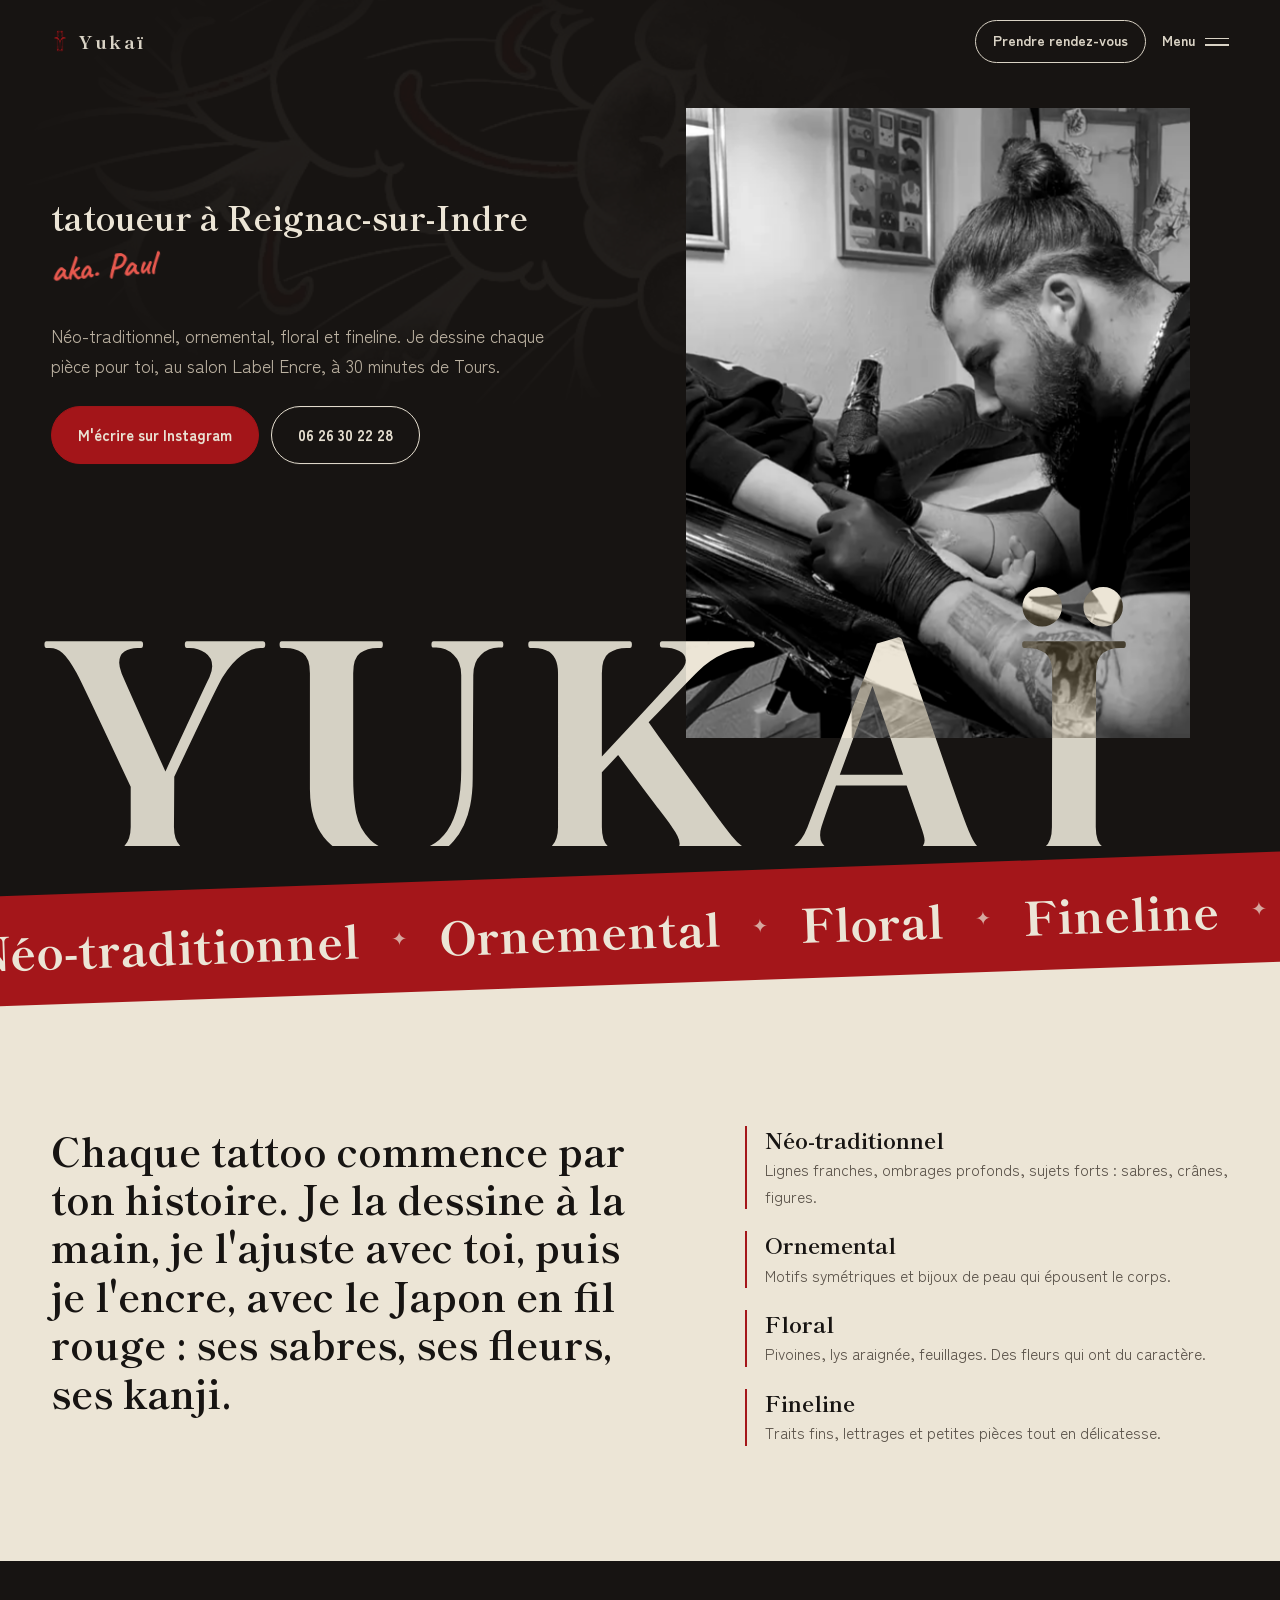
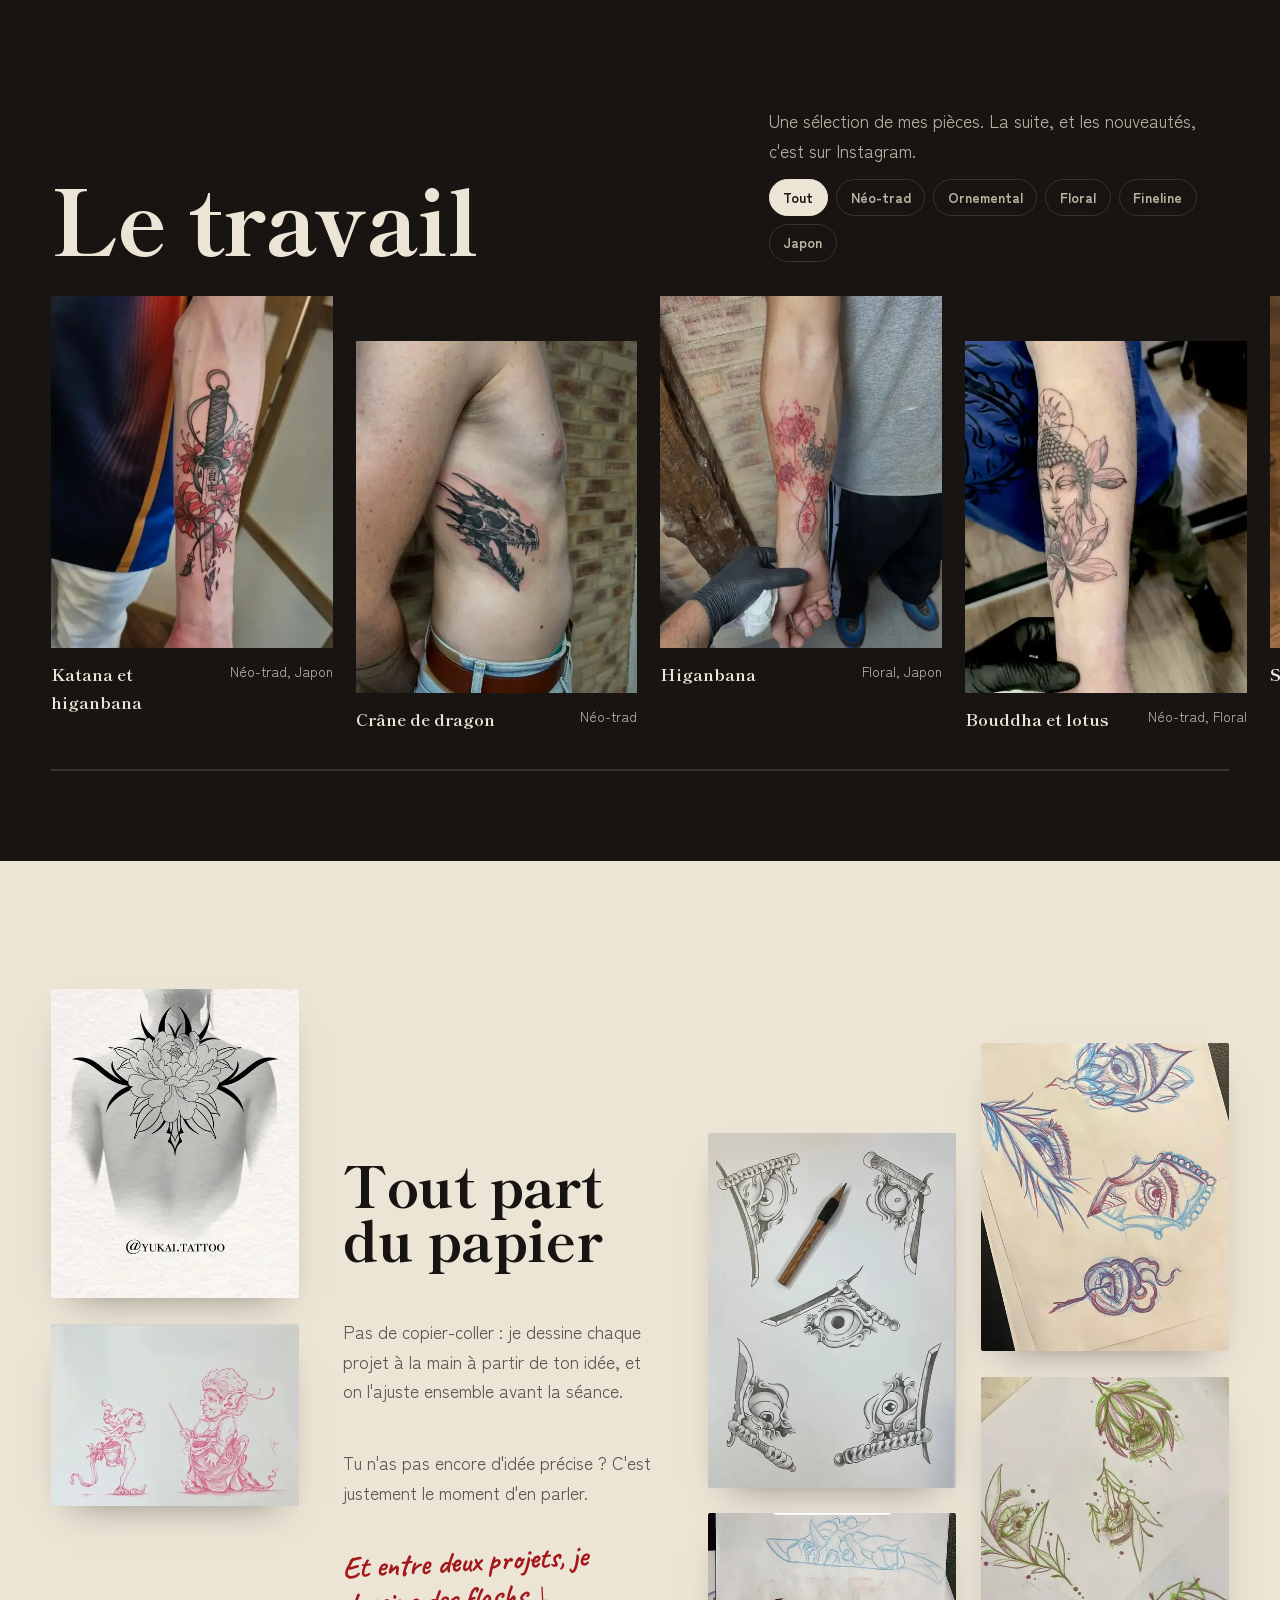
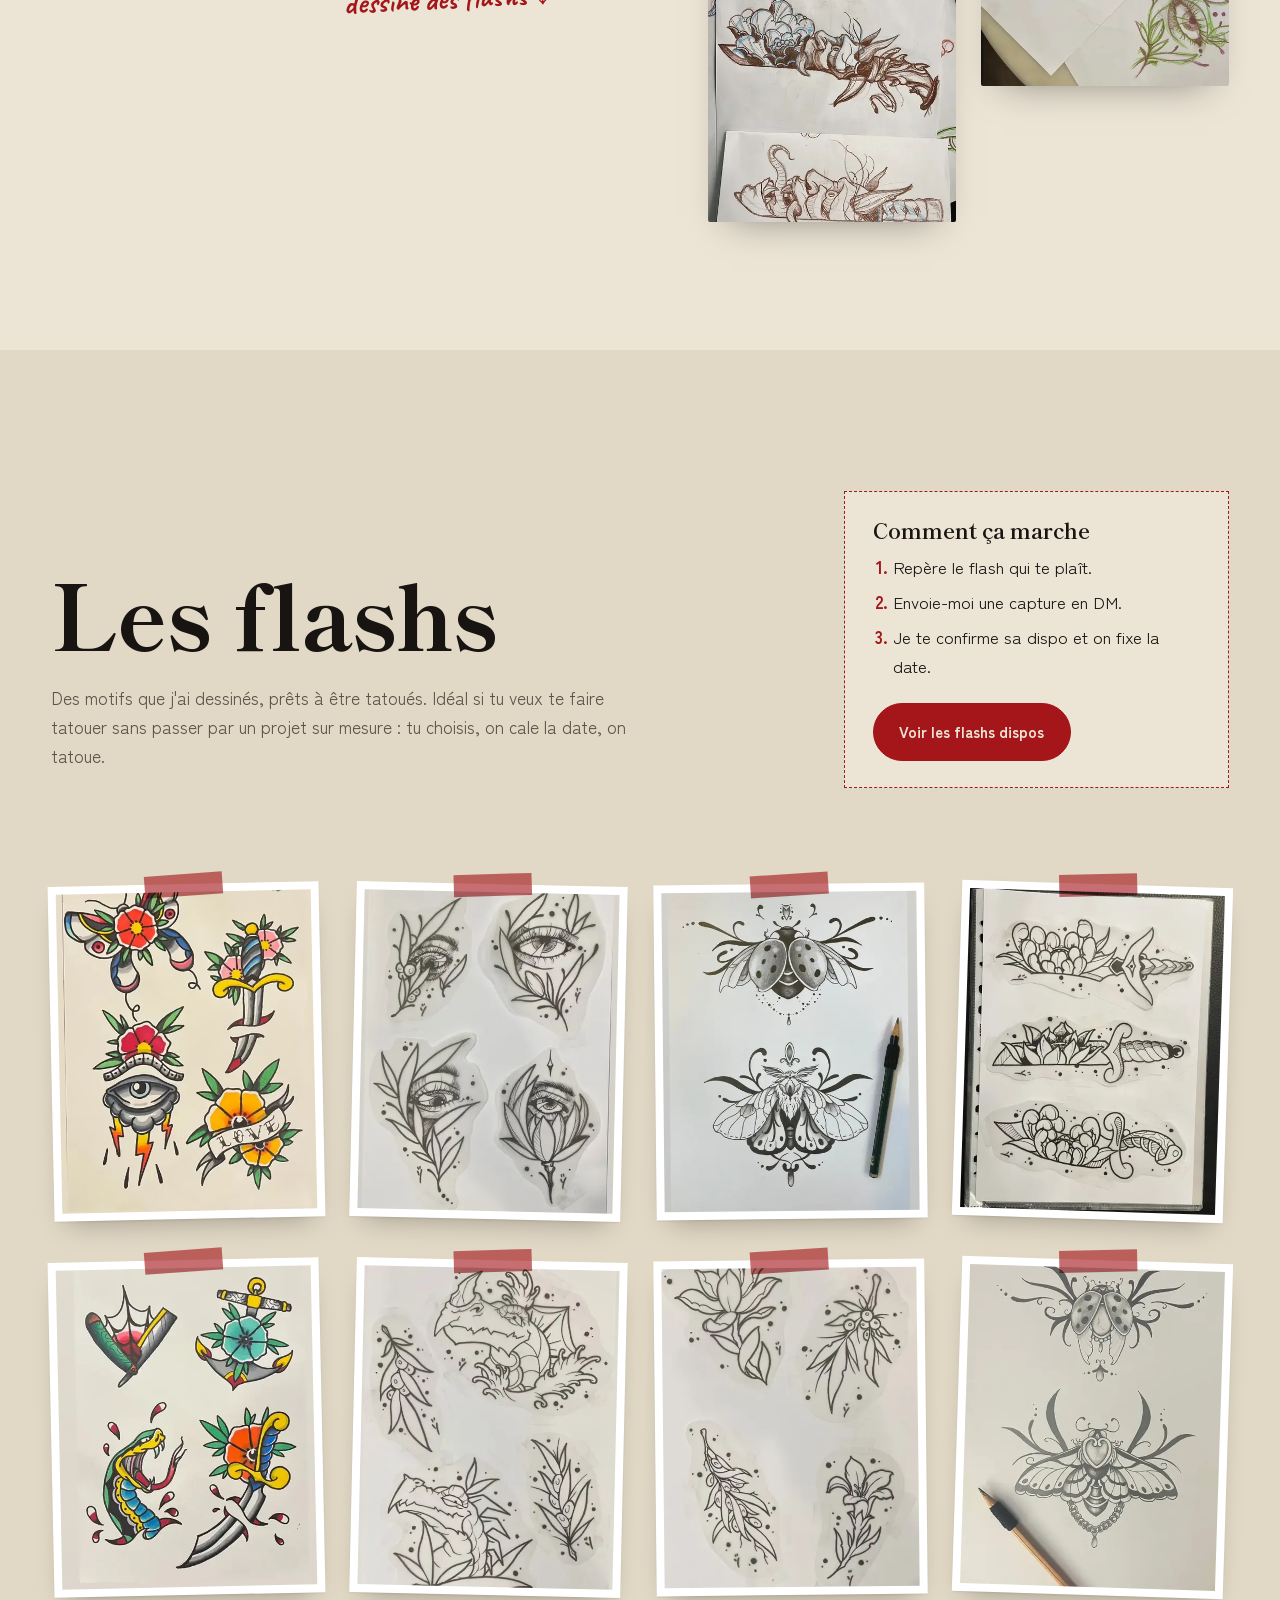
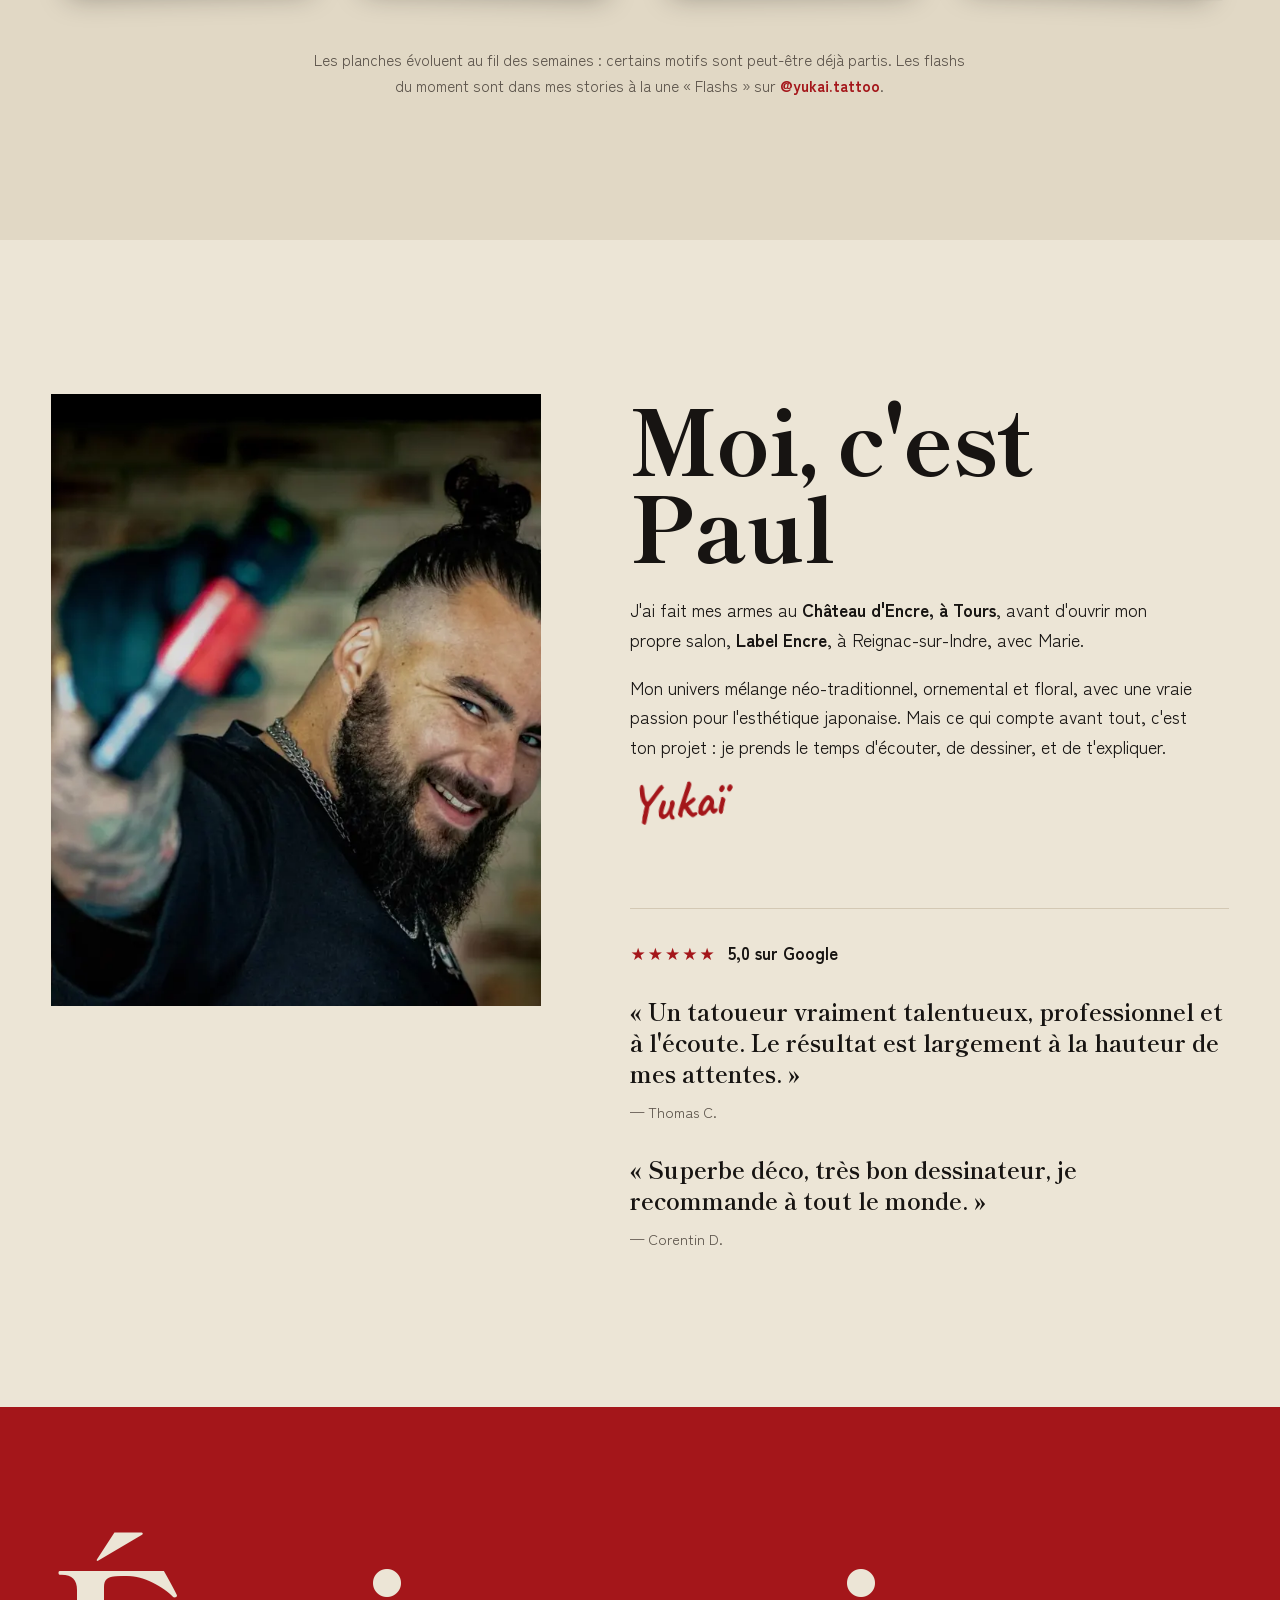
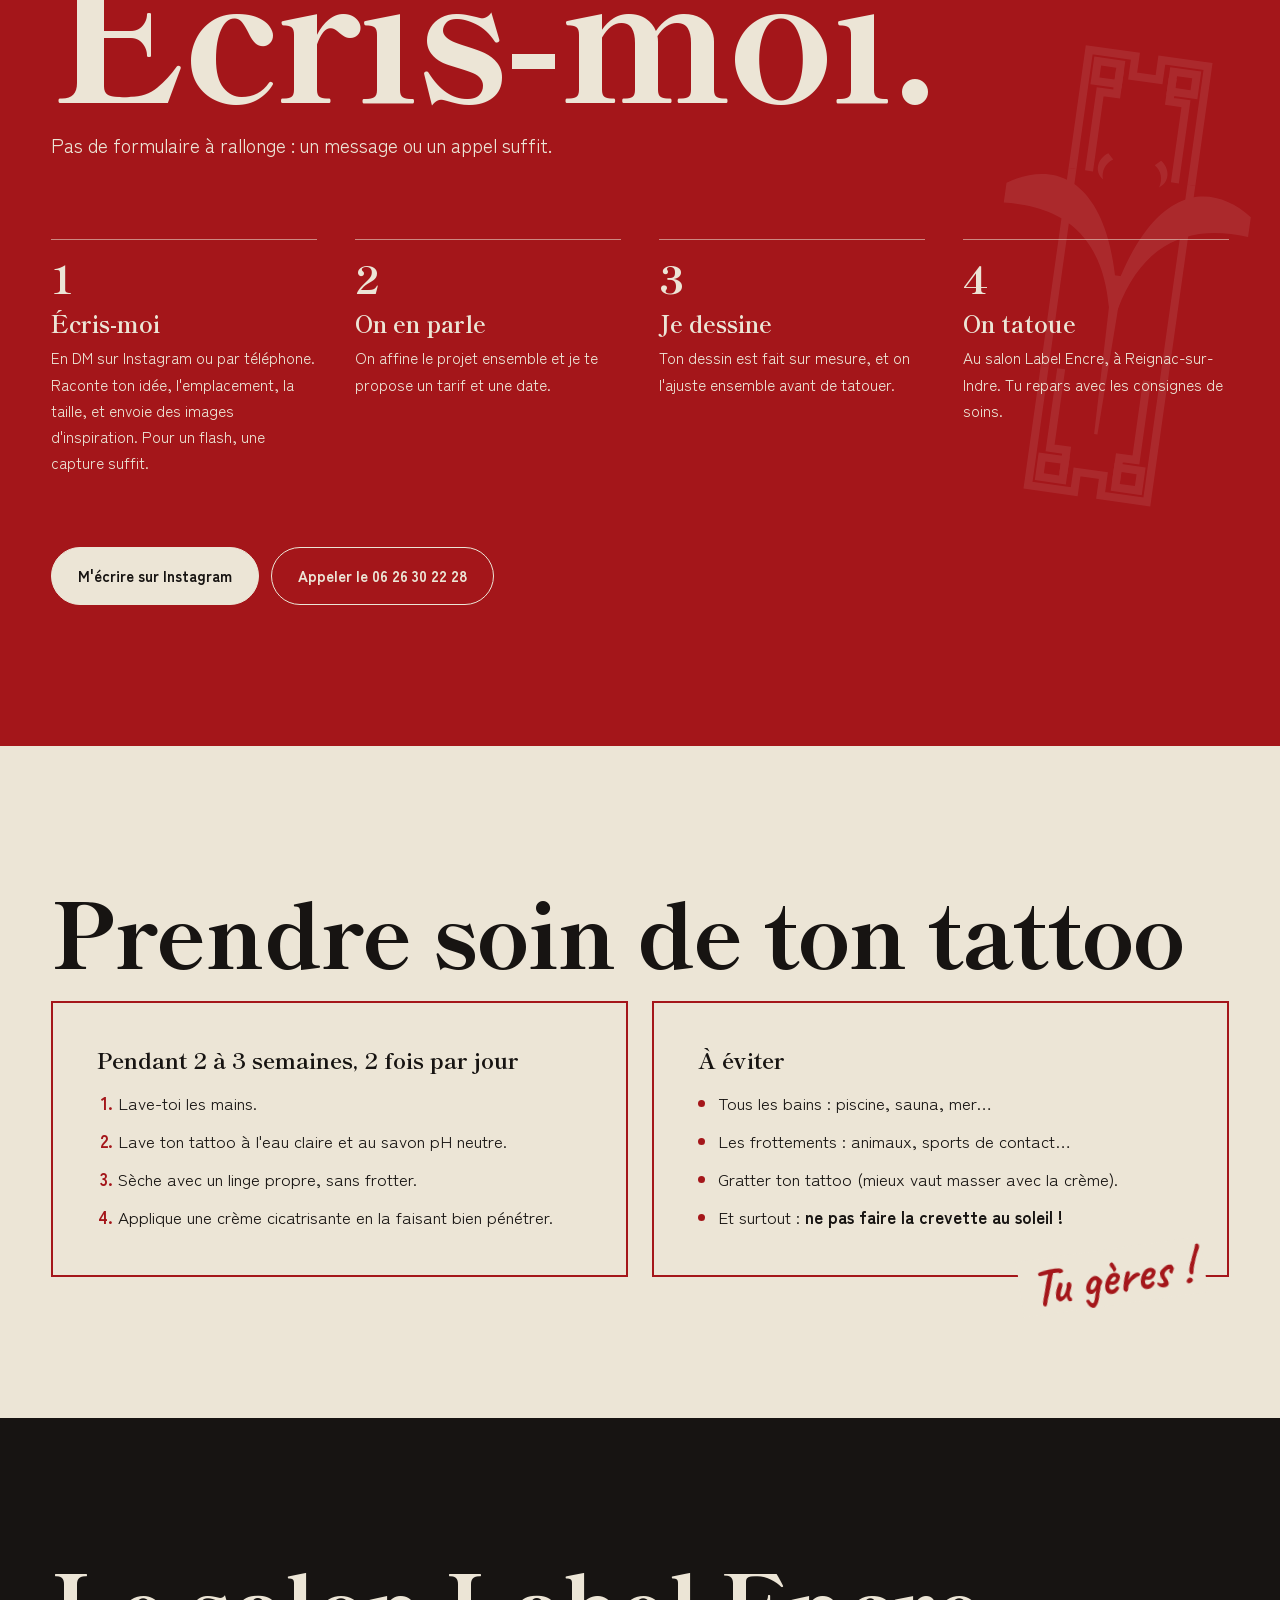
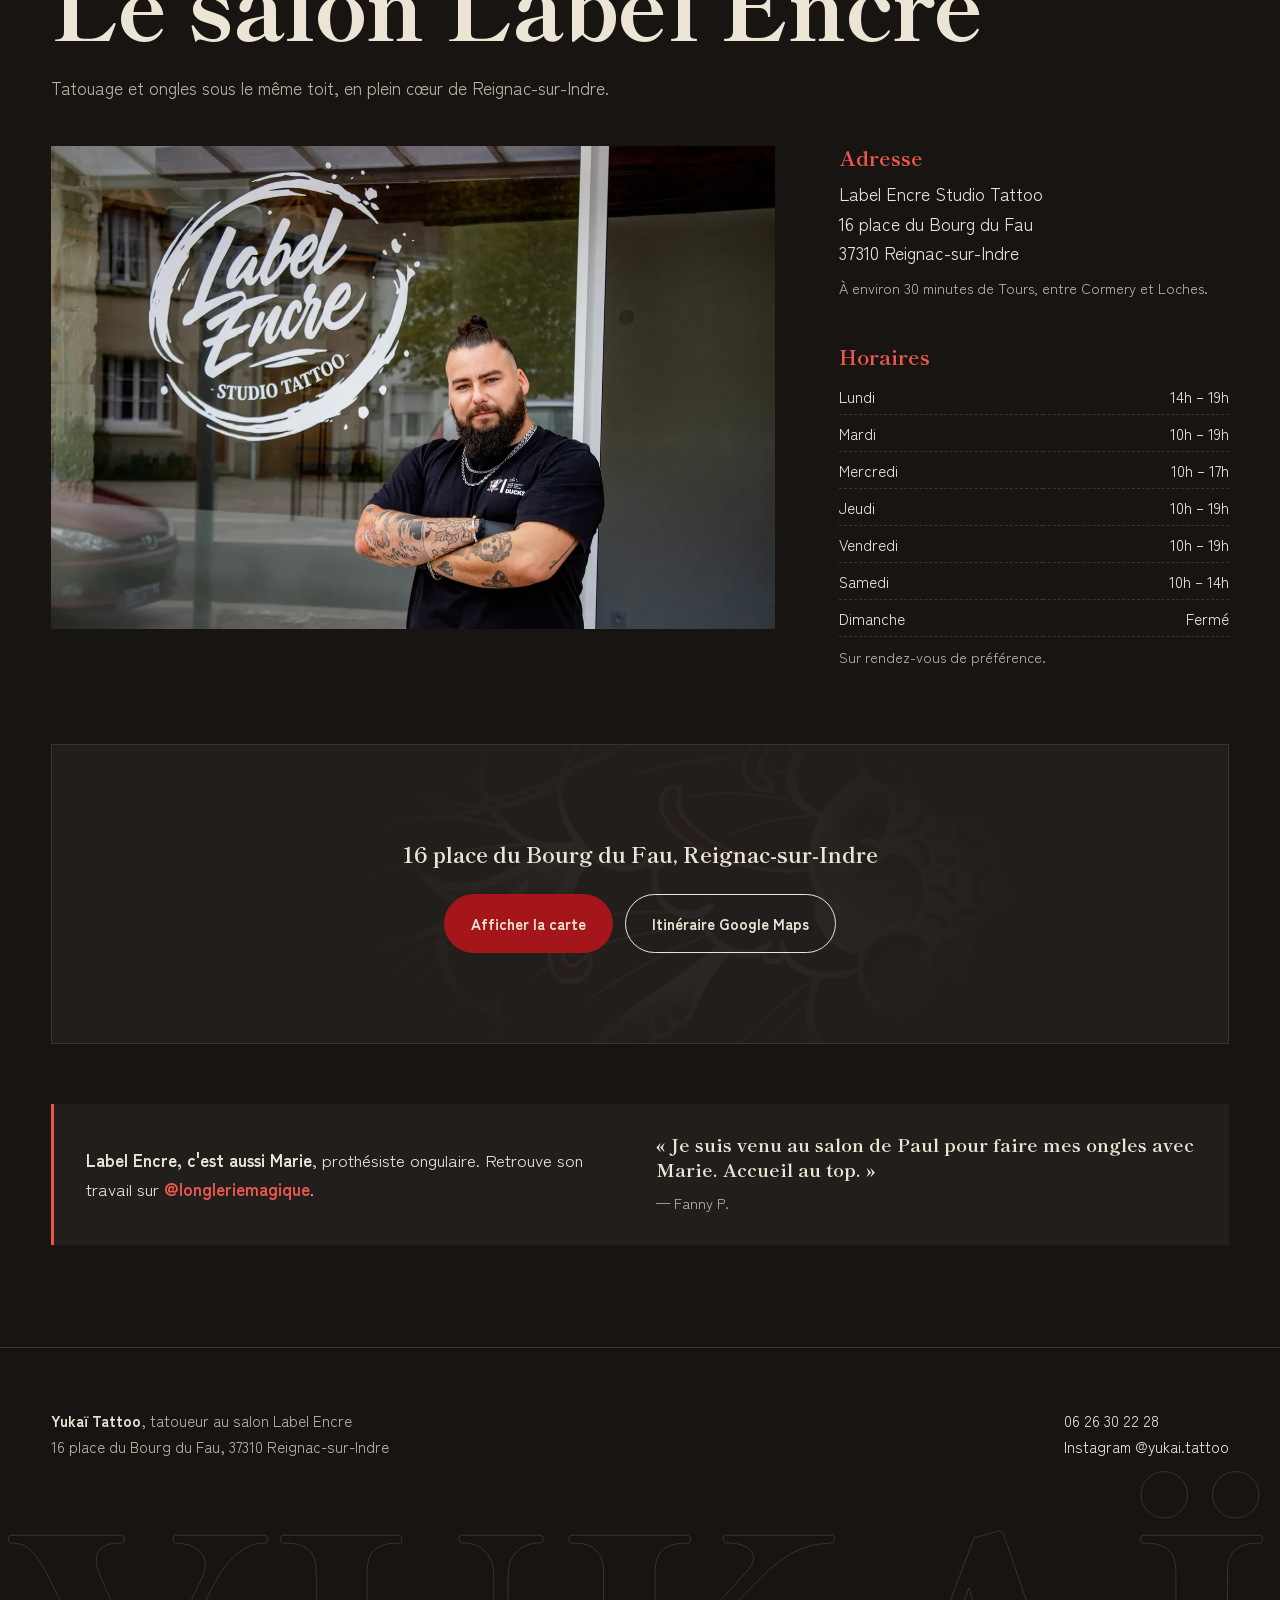
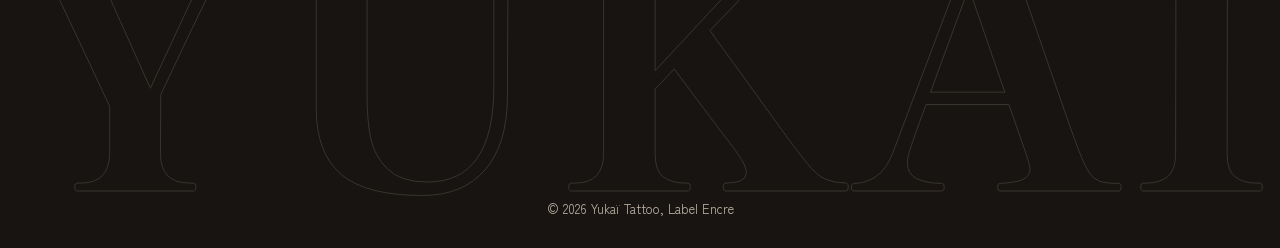
==== v3/index.html @ 243b9cd8 "V3 « sumi & washi » : entre-deux V1/V2, polices et scripts auto-hébergés, images responsives, carte " ====
<!doctype html>
<html lang="fr" class="no-js">
<head>
  <meta charset="utf-8">
  <meta name="viewport" content="width=device-width, initial-scale=1">
  <title>Yukaï Tattoo · Tatoueur à Reignac-sur-Indre, près de Tours · Label Encre</title>
  <meta name="description" content="Yukaï (Paul), tatoueur néo-traditionnel, ornemental, floral et fineline au salon Label Encre à Reignac-sur-Indre, à 30 minutes de Tours. Projets sur mesure et flashs, rendez-vous par DM Instagram ou au 06 26 30 22 28.">
  <!-- Version de prévisualisation sur GitHub Pages : à retirer à la mise en ligne sur le vrai domaine -->
  <meta name="robots" content="noindex, nofollow">
  <!-- TODO : décommenter une fois le nom de domaine choisi -->
  <!-- <link rel="canonical" href="https://www.yukai-tattoo.fr/"> -->
  <meta name="theme-color" content="#171412">
  <link rel="icon" href="../img/logo-yukai.svg" type="image/svg+xml">

  <meta property="og:type" content="website">
  <meta property="og:locale" content="fr_FR">
  <meta property="og:title" content="Yukaï Tattoo · Tatoueur à Reignac-sur-Indre">
  <meta property="og:description" content="Néo-traditionnel, ornemental, floral, fineline. Salon Label Encre, Reignac-sur-Indre, près de Tours.">
  <meta property="og:image" content="../img/paul-yukai-tatoueur-reignac.webp">

  <!-- Ressources critiques : police du titre + photo du hero -->
  <link rel="preload" href="fonts/shippori-800.woff2" as="font" type="font/woff2" crossorigin>
  <link rel="preload" href="fonts/zenkaku-400.woff2" as="font" type="font/woff2" crossorigin>
  <link rel="preload" as="image" href="../img/paul-yukai-tatoueur-reignac.webp" imagesrcset="../img/paul-yukai-tatoueur-reignac-480.webp 480w, ../img/paul-yukai-tatoueur-reignac.webp 1100w" imagesizes="(max-width: 760px) 100vw, 45vh" fetchpriority="high">
  <link rel="stylesheet" href="style.css">
  <script>document.documentElement.classList.replace('no-js', 'js');</script>

  <script type="application/ld+json">
  {
    "@context": "https://schema.org",
    "@graph": [
      {
        "@type": "TattooParlor",
        "@id": "#label-encre",
        "name": "Label Encre Studio Tattoo",
        "image": "../img/label-encre-salon-tatouage-reignac-sur-indre.webp",
        "telephone": "+33626302228",
        "address": {
          "@type": "PostalAddress",
          "streetAddress": "16 Place du Bourg du Fau",
          "postalCode": "37310",
          "addressLocality": "Reignac-sur-Indre",
          "addressRegion": "Centre-Val de Loire",
          "addressCountry": "FR"
        },
        "geo": { "@type": "GeoCoordinates", "latitude": 47.2270364, "longitude": 0.9151923 },
        "areaServed": ["Reignac-sur-Indre", "Loches", "Cormery", "Tours", "Indre-et-Loire"],
        "openingHoursSpecification": [
          { "@type": "OpeningHoursSpecification", "dayOfWeek": "Monday", "opens": "14:00", "closes": "19:00" },
          { "@type": "OpeningHoursSpecification", "dayOfWeek": ["Tuesday", "Thursday", "Friday"], "opens": "10:00", "closes": "19:00" },
          { "@type": "OpeningHoursSpecification", "dayOfWeek": "Wednesday", "opens": "10:00", "closes": "17:00" },
          { "@type": "OpeningHoursSpecification", "dayOfWeek": "Saturday", "opens": "10:00", "closes": "14:00" }
        ],
        "sameAs": ["https://www.instagram.com/label_encre/"],
        "employee": { "@id": "#yukai" }
      },
      {
        "@type": "Person",
        "@id": "#yukai",
        "name": "Paul",
        "alternateName": ["Yukaï", "Yukai Tattoo", "yukai.tattoo"],
        "jobTitle": "Artiste tatoueur",
        "image": "../img/paul-yukai-tattoo.webp",
        "worksFor": { "@id": "#label-encre" },
        "knowsAbout": ["Tatouage néo-traditionnel", "Tatouage ornemental", "Tatouage floral", "Tatouage fineline", "Flash tattoo"],
        "sameAs": ["https://www.instagram.com/yukai.tattoo/"]
      }
    ]
  }
  </script>
</head>
<body>

<a class="skip" href="#travail">Aller au contenu</a>

<!-- Intro : le logo se trace, puis le rideau se lève -->
<div class="loader" aria-hidden="true">
  <svg class="loader-logo" viewBox="0 0 120 160">
    <g class="lg-stroke" fill="none" stroke="#C8201F" stroke-width="2.4">
      <path d="M42 50 V14 H56 V20 H64 V14 H78 V50"/>
      <path d="M47 50 V26 H52 V19"/>
      <path d="M73 50 V26 H68 V19"/>
      <path d="M45 17 h7 v6 h-7 Z"/>
      <path d="M68 17 h7 v6 h-7 Z"/>
      <path d="M42 50 V110"/>
      <path d="M78 50 V110"/>
      <path d="M42 110 V146 H56 V140 H64 V146 H78 V110"/>
      <path d="M47 110 V134 H52 V141"/>
      <path d="M73 110 V134 H68 V141"/>
      <path d="M45 137 h7 v6 h-7 Z"/>
      <path d="M68 137 h7 v6 h-7 Z"/>
    </g>
    <g class="lg-fill" fill="#C8201F">
      <path d="M23 57 C38 47 55 53 61.3 90 L58.7 90 C54 69 41 61.5 23 63 Z"/>
      <path d="M97 57 C82 47 65 53 58.7 90 L61.3 90 C66 69 79 61.5 97 63 Z"/>
      <path d="M58.4 80 H61.6 L60.5 128 H59.5 Z"/>
      <path d="M52 44 c-3 2 -3.5 6 -0.5 8 c-0.8 -2.4 0 -5 2.2 -6.4 Z"/>
      <path d="M68 44 c3 2 3.5 6 0.5 8 c0.8 -2.4 0 -5 -2.2 -6.4 Z"/>
    </g>
  </svg>
  <p class="loader-word">Yukaï</p>
  <div class="loader-panel"></div>
</div>

<header class="site-header">
  <a class="brand" href="#top" aria-label="Yukaï Tattoo, retour en haut">
    <img src="../img/logo-yukai.svg" alt="" width="18" height="24">
    <span>Yukaï</span>
  </a>
  <a class="header-cta" href="https://ig.me/m/yukai.tattoo" target="_blank" rel="noopener">Prendre rendez-vous</a>
  <button class="menu-btn" aria-expanded="false" aria-controls="menu"><span>Menu</span><i></i><i></i></button>
</header>

<nav id="menu" class="menu" aria-label="Navigation principale" hidden>
  <div class="menu-peony peony" aria-hidden="true"></div>
  <ul>
    <li><a href="#travail">Le travail</a></li>
    <li><a href="#dessins">Dessins</a></li>
    <li><a href="#flashs">Flashs</a></li>
    <li><a href="#paul">Paul</a></li>
    <li><a href="#rdv">Rendez-vous</a></li>
    <li><a href="#soins">Soins</a></li>
    <li><a href="#salon">Le salon</a></li>
  </ul>
  <p class="menu-foot">
    <a href="tel:+33626302228">06 26 30 22 28</a>
    <a href="https://www.instagram.com/yukai.tattoo/" target="_blank" rel="noopener">@yukai.tattoo</a>
  </p>
</nav>

<main id="top">

  <!-- HERO -->
  <section class="hero">
    <div class="hero-peony peony" aria-hidden="true"></div>
    <figure class="hero-photo">
      <img src="../img/paul-yukai-tatoueur-reignac.webp"
           srcset="../img/paul-yukai-tatoueur-reignac-480.webp 480w, ../img/paul-yukai-tatoueur-reignac.webp 1100w"
           sizes="(max-width: 760px) 100vw, 45vh"
           width="1100" height="1375" alt="Paul, alias Yukaï, en train de tatouer au salon Label Encre" fetchpriority="high">
    </figure>
    <h1 class="hero-title">
      <span class="sr-only">Yukaï, </span>
      <span class="giant" aria-hidden="true">Yukaï</span>
      <span class="hero-sub">tatoueur à Reignac-sur-Indre</span>
    </h1>
    <p class="hero-aka">aka. Paul</p>
    <div class="hero-bottom">
      <p class="hero-lead">Néo-traditionnel, ornemental, floral et fineline. Je dessine chaque pièce pour toi, au salon Label Encre, à 30&nbsp;minutes de Tours.</p>
      <div class="actions">
        <a class="btn" href="https://ig.me/m/yukai.tattoo" target="_blank" rel="noopener">M'écrire sur Instagram</a>
        <a class="btn btn-line" href="tel:+33626302228">06 26 30 22 28</a>
      </div>
    </div>
  </section>

  <!-- BANDEAU -->
  <div class="marquee" aria-hidden="true">
    <div class="marquee-track">
      <span>Néo-traditionnel</span><b>✦</b><span>Ornemental</span><b>✦</b><span>Floral</span><b>✦</b><span>Fineline</span><b>✦</b><span>Flashs</span><b>✦</b>
      <span>Néo-traditionnel</span><b>✦</b><span>Ornemental</span><b>✦</b><span>Floral</span><b>✦</b><span>Fineline</span><b>✦</b><span>Flashs</span><b>✦</b>
    </div>
  </div>

  <!-- INTRO + STYLES -->
  <section class="intro-sec paper" aria-labelledby="styles-title">
    <div class="wrap intro-grid">
      <p class="statement">Chaque tattoo commence par ton histoire. Je la dessine à la main, je l'ajuste avec toi, puis je l'encre, avec le Japon en fil rouge&nbsp;: ses sabres, ses fleurs, ses kanji.</p>
      <div>
        <h2 id="styles-title" class="sr-only">Styles de tatouage</h2>
        <dl class="styles">
          <div><dt>Néo-traditionnel</dt><dd>Lignes franches, ombrages profonds, sujets forts&nbsp;: sabres, crânes, figures.</dd></div>
          <div><dt>Ornemental</dt><dd>Motifs symétriques et bijoux de peau qui épousent le corps.</dd></div>
          <div><dt>Floral</dt><dd>Pivoines, lys araignée, feuillages. Des fleurs qui ont du caractère.</dd></div>
          <div><dt>Fineline</dt><dd>Traits fins, lettrages et petites pièces tout en délicatesse.</dd></div>
        </dl>
      </div>
    </div>
  </section>

  <!-- TRAVAIL -->
  <section id="travail" class="work ink">
    <div class="work-pin">
      <div class="work-head wrap">
        <h2 class="h2" data-split>Le travail</h2>
        <div class="work-side">
          <p class="lead">Une sélection de mes pièces. La suite, et les nouveautés, c'est sur Instagram.</p>
          <div class="filters" role="group" aria-label="Filtrer par style">
            <button class="filter is-active" data-filter="all" aria-pressed="true">Tout</button>
            <button class="filter" data-filter="neotrad" aria-pressed="false">Néo-trad</button>
            <button class="filter" data-filter="ornemental" aria-pressed="false">Ornemental</button>
            <button class="filter" data-filter="floral" aria-pressed="false">Floral</button>
            <button class="filter" data-filter="fineline" aria-pressed="false">Fineline</button>
            <button class="filter" data-filter="japon" aria-pressed="false">Japon</button>
          </div>
        </div>
      </div>

      <ul class="work-track">
        <li data-tags="neotrad japon floral"><button class="card" aria-label="Agrandir : katana et higanbana"><img src="../img/tatouage-katana-higanbana.webp" srcset="../img/tatouage-katana-higanbana-480.webp 480w, ../img/tatouage-katana-higanbana.webp 900w" sizes="(max-width: 760px) 72vw, 22vw" width="900" height="1124" loading="lazy" alt="Tatouage néo-traditionnel d'un katana entouré de lys araignée rouges sur l'avant-bras"></button><p><b>Katana et higanbana</b><span>Néo-trad, Japon</span></p></li>
        <li data-tags="neotrad"><button class="card" aria-label="Agrandir : crâne de dragon"><img src="../img/tatouage-crane-dragon.webp" srcset="../img/tatouage-crane-dragon-480.webp 480w, ../img/tatouage-crane-dragon.webp 900w" sizes="(max-width: 760px) 72vw, 22vw" width="900" height="1125" loading="lazy" alt="Tatouage d'un crâne de dragon en noir sur les côtes"></button><p><b>Crâne de dragon</b><span>Néo-trad</span></p></li>
        <li data-tags="japon floral"><button class="card" aria-label="Agrandir : higanbana"><img src="../img/tatouage-higanbana-rouge.webp" srcset="../img/tatouage-higanbana-rouge-480.webp 480w, ../img/tatouage-higanbana-rouge.webp 900w" sizes="(max-width: 760px) 72vw, 22vw" width="900" height="1125" loading="lazy" alt="Tatouage de lys araignée rouges (higanbana) sur l'avant-bras"></button><p><b>Higanbana</b><span>Floral, Japon</span></p></li>
        <li data-tags="neotrad floral"><button class="card" aria-label="Agrandir : Bouddha et lotus"><img src="../img/tatouage-bouddha-lotus.webp" srcset="../img/tatouage-bouddha-lotus-480.webp 480w, ../img/tatouage-bouddha-lotus.webp 720w" sizes="(max-width: 760px) 72vw, 22vw" width="720" height="900" loading="lazy" alt="Tatouage d'un Bouddha et d'une fleur de lotus sur l'avant-bras"></button><p><b>Bouddha et lotus</b><span>Néo-trad, Floral</span></p></li>
        <li data-tags="neotrad"><button class="card" aria-label="Agrandir : sagittaire"><img src="../img/tatouage-sagittaire.webp" srcset="../img/tatouage-sagittaire-480.webp 480w, ../img/tatouage-sagittaire.webp 720w" sizes="(max-width: 760px) 72vw, 22vw" width="720" height="900" loading="lazy" alt="Tatouage d'un sagittaire, archer mi-homme mi-cheval, sur l'avant-bras"></button><p><b>Sagittaire</b><span>Néo-trad</span></p></li>
        <li data-tags="floral fineline"><button class="card" aria-label="Agrandir : loup et feuillages"><img src="../img/tatouage-loup-floral.webp" srcset="../img/tatouage-loup-floral-480.webp 480w, ../img/tatouage-loup-floral.webp 900w" sizes="(max-width: 760px) 72vw, 22vw" width="900" height="1125" loading="lazy" alt="Tatouage d'un loup entouré de feuillages et d'un soleil sur le mollet"></button><p><b>Loup et feuillages</b><span>Floral, Fineline</span></p></li>
        <li data-tags="ornemental fineline"><button class="card" aria-label="Agrandir : croissant ornemental"><img src="../img/tatouage-ornemental-lune.webp" srcset="../img/tatouage-ornemental-lune-480.webp 480w, ../img/tatouage-ornemental-lune.webp 720w" sizes="(max-width: 760px) 72vw, 22vw" width="720" height="900" loading="lazy" alt="Tatouage ornemental avec croissant de lune sur le poignet"></button><p><b>Croissant ornemental</b><span>Ornemental</span></p></li>
        <li data-tags="neotrad"><button class="card" aria-label="Agrandir : Dragon Ball"><img src="../img/tatouage-dragon-ball.webp" srcset="../img/tatouage-dragon-ball-480.webp 480w, ../img/tatouage-dragon-ball.webp 679w" sizes="(max-width: 760px) 72vw, 22vw" width="679" height="849" loading="lazy" alt="Tatouage réaliste d'une Dragon Ball posée sur des nuages"></button><p><b>Dragon Ball</b><span>Black and grey</span></p></li>
        <li data-tags="floral"><button class="card" aria-label="Agrandir : papillon bleu"><img src="../img/tatouage-papillon-floral.webp" srcset="../img/tatouage-papillon-floral-480.webp 480w, ../img/tatouage-papillon-floral.webp 720w" sizes="(max-width: 760px) 72vw, 22vw" width="720" height="900" loading="lazy" alt="Tatouage d'un papillon bleu et de fleurs sur l'omoplate"></button><p><b>Papillon bleu</b><span>Floral</span></p></li>
        <li data-tags="neotrad ornemental"><button class="card" aria-label="Agrandir : l'œil"><img src="../img/tatouage-main-oeil.webp" srcset="../img/tatouage-main-oeil-480.webp 480w, ../img/tatouage-main-oeil.webp 900w" sizes="(max-width: 760px) 72vw, 22vw" width="900" height="1125" loading="lazy" alt="Tatouage d'une figure tenant un œil, avec rayons, sur l'avant-bras"></button><p><b>L'œil</b><span>Néo-trad, Ornemental</span></p></li>
        <li data-tags="ornemental"><button class="card" aria-label="Agrandir : clé ornementale"><img src="../img/tatouage-cle-ornementale.webp" srcset="../img/tatouage-cle-ornementale-480.webp 480w, ../img/tatouage-cle-ornementale.webp 900w" sizes="(max-width: 760px) 72vw, 22vw" width="900" height="1125" loading="lazy" alt="Tatouage d'une clé ornementale sur le mollet"></button><p><b>Clé ornementale</b><span>Ornemental</span></p></li>
        <li data-tags="floral fineline"><button class="card" aria-label="Agrandir : lys"><img src="../img/tatouage-lys-fineline.webp" srcset="../img/tatouage-lys-fineline-480.webp 480w, ../img/tatouage-lys-fineline.webp 720w" sizes="(max-width: 760px) 72vw, 22vw" width="720" height="900" loading="lazy" alt="Tatouage fineline d'un lys sur le bras"></button><p><b>Lys</b><span>Fineline</span></p></li>
        <li data-tags="neotrad japon"><button class="card" aria-label="Agrandir : sabre et ruban"><img src="../img/tatouage-sabre-ruban.webp" srcset="../img/tatouage-sabre-ruban-480.webp 480w, ../img/tatouage-sabre-ruban.webp 720w" sizes="(max-width: 760px) 72vw, 22vw" width="720" height="900" loading="lazy" alt="Tatouage d'un sabre japonais noué d'un ruban avec fleurs de cerisier"></button><p><b>Sabre et ruban</b><span>Néo-trad, Japon</span></p></li>
        <li data-tags="floral fineline"><button class="card" aria-label="Agrandir : clochettes"><img src="../img/tatouage-fleurs-fineline.webp" srcset="../img/tatouage-fleurs-fineline-480.webp 480w, ../img/tatouage-fleurs-fineline.webp 900w" sizes="(max-width: 760px) 72vw, 22vw" width="900" height="1125" loading="lazy" alt="Tatouage fineline de fleurs sur le poignet"></button><p><b>Clochettes</b><span>Fineline</span></p></li>
        <li data-tags="ornemental fineline"><button class="card" aria-label="Agrandir : balance"><img src="../img/tatouage-balance.webp" srcset="../img/tatouage-balance-480.webp 480w, ../img/tatouage-balance.webp 720w" sizes="(max-width: 760px) 72vw, 22vw" width="720" height="900" loading="lazy" alt="Tatouage d'une balance de la justice sur l'avant-bras"></button><p><b>Balance</b><span>Fineline</span></p></li>
        <li data-tags="japon fineline"><button class="card" aria-label="Agrandir : kanji"><img src="../img/tatouage-kanji-nuque.webp" srcset="../img/tatouage-kanji-nuque-480.webp 480w, ../img/tatouage-kanji-nuque.webp 900w" sizes="(max-width: 760px) 72vw, 22vw" width="900" height="1125" loading="lazy" alt="Tatouage de kanji sur la nuque"></button><p><b>Kanji</b><span>Japon, Fineline</span></p></li>
        <li class="work-end"><a href="https://www.instagram.com/yukai.tattoo/" target="_blank" rel="noopener"><span>Voir tout sur Instagram</span><small>@yukai.tattoo</small></a></li>
      </ul>
      <div class="work-progress" aria-hidden="true"><span></span></div>
    </div>
  </section>

  <!-- DESSINS -->
  <section id="dessins" class="drawings paper">
    <div class="drawings-cols">
      <div class="col" data-speed="-10">
        <button class="sketch" aria-label="Agrandir : projet de dos pivoine"><img src="../img/dessin-dos-pivoine.webp" srcset="../img/dessin-dos-pivoine-480.webp 480w, ../img/dessin-dos-pivoine.webp 900w" sizes="(max-width: 1000px) 45vw, 20vw" width="900" height="1125" loading="lazy" alt="Projet de tatouage de dos : pivoine ornementale, dessin de Yukaï"></button>
        <button class="sketch" aria-label="Agrandir : créatures"><img src="../img/dessin-creatures.webp" srcset="../img/dessin-creatures-480.webp 480w, ../img/dessin-creatures.webp 900w" sizes="(max-width: 1000px) 45vw, 20vw" width="900" height="661" loading="lazy" alt="Croquis de petites créatures au crayon rouge"></button>
      </div>
      <div class="col col-text">
        <h2 class="h2" data-split>Tout part du papier</h2>
        <p class="lead">Pas de copier-coller&nbsp;: je dessine chaque projet à la main à partir de ton idée, et on l'ajuste ensemble avant la séance.</p>
        <p class="lead">Tu n'as pas encore d'idée précise&nbsp;? C'est justement le moment d'en parler.</p>
        <p class="hand">Et entre deux projets, je dessine des flashs&nbsp;↓</p>
      </div>
      <div class="col" data-speed="12">
        <button class="sketch" aria-label="Agrandir : yeux ornementaux"><img src="../img/dessin-yeux-ornementaux.webp" srcset="../img/dessin-yeux-ornementaux-480.webp 480w, ../img/dessin-yeux-ornementaux.webp 900w" sizes="(max-width: 1000px) 45vw, 20vw" width="900" height="1291" loading="lazy" alt="Planche de dessins d'yeux ornementaux au crayon"></button>
        <button class="sketch" aria-label="Agrandir : lames florales"><img src="../img/dessin-lames.webp" srcset="../img/dessin-lames-480.webp 480w, ../img/dessin-lames.webp 900w" sizes="(max-width: 1000px) 45vw, 20vw" width="900" height="1124" loading="lazy" alt="Croquis de lames florales aux crayons de couleur"></button>
      </div>
      <div class="col col-extra" data-speed="-5">
        <button class="sketch" aria-label="Agrandir : yeux en couleur"><img src="../img/dessin-yeux-couleur.webp" srcset="../img/dessin-yeux-couleur-480.webp 480w, ../img/dessin-yeux-couleur.webp 900w" sizes="(max-width: 1000px) 45vw, 20vw" width="900" height="1124" loading="lazy" alt="Croquis d'yeux néo-traditionnels aux crayons de couleur"></button>
        <button class="sketch" aria-label="Agrandir : yeux et feuillages"><img src="../img/dessin-yeux-feuillage.webp" srcset="../img/dessin-yeux-feuillage-480.webp 480w, ../img/dessin-yeux-feuillage.webp 900w" sizes="(max-width: 1000px) 45vw, 20vw" width="900" height="1124" loading="lazy" alt="Croquis d'yeux entourés de feuillages"></button>
      </div>
    </div>
  </section>

  <!-- FLASHS -->
  <section id="flashs" class="flashs table">
    <div class="wrap">
      <div class="flashs-head">
        <div>
          <h2 class="h2" data-split>Les flashs</h2>
          <p class="lead">Des motifs que j'ai dessinés, prêts à être tatoués. Idéal si tu veux te faire tatouer sans passer par un projet sur mesure&nbsp;: tu choisis, on cale la date, on tatoue.</p>
        </div>
        <div class="flash-how">
          <h3>Comment ça marche</h3>
          <ol>
            <li>Repère le flash qui te plaît.</li>
            <li>Envoie-moi une capture en DM.</li>
            <li>Je te confirme sa dispo et on fixe la date.</li>
          </ol>
          <a class="btn" href="https://www.instagram.com/stories/highlights/18046469054481831/" target="_blank" rel="noopener">Voir les flashs dispos</a>
        </div>
      </div>

      <ul class="flash-board">
        <li><button class="sheet" aria-label="Agrandir la planche"><img src="../img/flash-papillon-poignard-couleur.webp" srcset="../img/flash-papillon-poignard-couleur-480.webp 480w, ../img/flash-papillon-poignard-couleur.webp 640w" sizes="(max-width: 760px) 45vw, 22vw" width="640" height="800" loading="lazy" alt="Planche de flashs en couleur : papillon, poignard fleuri, œil et fleurs « Love »"></button></li>
        <li><button class="sheet" aria-label="Agrandir la planche"><img src="../img/flash-yeux-floraux.webp" srcset="../img/flash-yeux-floraux-480.webp 480w, ../img/flash-yeux-floraux.webp 640w" sizes="(max-width: 760px) 45vw, 22vw" width="640" height="800" loading="lazy" alt="Planche de flashs : yeux entourés de feuillages"></button></li>
        <li><button class="sheet" aria-label="Agrandir la planche"><img src="../img/flash-scarabee-papillon-ornemental.webp" srcset="../img/flash-scarabee-papillon-ornemental-480.webp 480w, ../img/flash-scarabee-papillon-ornemental.webp 900w" sizes="(max-width: 760px) 45vw, 22vw" width="900" height="1125" loading="lazy" alt="Flashs ornementaux : coccinelle et papillon de nuit"></button></li>
        <li><button class="sheet" aria-label="Agrandir la planche"><img src="../img/flash-poignards-pivoines.webp" srcset="../img/flash-poignards-pivoines-480.webp 480w, ../img/flash-poignards-pivoines.webp 640w" sizes="(max-width: 760px) 45vw, 22vw" width="640" height="800" loading="lazy" alt="Planche de flashs : poignards et pivoines"></button></li>
        <li><button class="sheet" aria-label="Agrandir la planche"><img src="../img/flash-traditionnel-couleur.webp" srcset="../img/flash-traditionnel-couleur-480.webp 480w, ../img/flash-traditionnel-couleur.webp 640w" sizes="(max-width: 760px) 45vw, 22vw" width="640" height="800" loading="lazy" alt="Planche de flashs traditionnels en couleur : ancre, serpent, poignard, toile d'araignée"></button></li>
        <li><button class="sheet" aria-label="Agrandir la planche"><img src="../img/flash-dragons.webp" srcset="../img/flash-dragons-480.webp 480w, ../img/flash-dragons.webp 640w" sizes="(max-width: 760px) 45vw, 22vw" width="640" height="800" loading="lazy" alt="Planche de flashs : dragons et branches"></button></li>
        <li><button class="sheet" aria-label="Agrandir la planche"><img src="../img/flash-fleurs-fineline.webp" srcset="../img/flash-fleurs-fineline-480.webp 480w, ../img/flash-fleurs-fineline.webp 640w" sizes="(max-width: 760px) 45vw, 22vw" width="640" height="800" loading="lazy" alt="Planche de flashs fineline : fleurs et feuillages"></button></li>
        <li><button class="sheet" aria-label="Agrandir la planche"><img src="../img/flash-insectes-ornementaux.webp" srcset="../img/flash-insectes-ornementaux-480.webp 480w, ../img/flash-insectes-ornementaux.webp 900w" sizes="(max-width: 760px) 45vw, 22vw" width="900" height="1125" loading="lazy" alt="Flashs ornementaux : insectes symétriques"></button></li>
      </ul>
      <p class="flash-note">Les planches évoluent au fil des semaines&nbsp;: certains motifs sont peut-être déjà partis. Les flashs du moment sont dans mes stories à la une «&nbsp;Flashs&nbsp;» sur <a class="link" href="https://www.instagram.com/yukai.tattoo/" target="_blank" rel="noopener">@yukai.tattoo</a>.</p>
    </div>
  </section>

  <!-- PAUL -->
  <section id="paul" class="paul paper">
    <div class="wrap paul-grid">
      <figure class="paul-photo">
        <img src="../img/paul-yukai-tattoo.webp" srcset="../img/paul-yukai-tattoo-480.webp 480w, ../img/paul-yukai-tattoo.webp 800w" sizes="(max-width: 760px) 100vw, 40vw" width="800" height="800" loading="lazy" alt="Portrait de Paul, alias Yukaï, tatoueur, dermographe en main">
      </figure>
      <div class="paul-text">
        <h2 class="h2" data-split>Moi, c'est Paul</h2>
        <!-- TODO : texte à valider / compléter avec Paul -->
        <p>J'ai fait mes armes au <strong>Château d'Encre, à Tours</strong>, avant d'ouvrir mon propre salon, <strong>Label Encre</strong>, à Reignac-sur-Indre, avec Marie.</p>
        <p>Mon univers mélange néo-traditionnel, ornemental et floral, avec une vraie passion pour l'esthétique japonaise. Mais ce qui compte avant tout, c'est ton projet&nbsp;: je prends le temps d'écouter, de dessiner, et de t'expliquer.</p>
        <p class="signature" aria-hidden="true">Yukaï</p>

        <div class="reviews">
          <p class="reviews-score"><span aria-hidden="true">★★★★★</span> 5,0 sur Google</p>
          <blockquote>
            <p>«&nbsp;Un tatoueur vraiment talentueux, professionnel et à l'écoute. Le résultat est largement à la hauteur de mes attentes.&nbsp;»</p>
            <cite>Thomas C.</cite>
          </blockquote>
          <blockquote>
            <p>«&nbsp;Superbe déco, très bon dessinateur, je recommande à tout le monde.&nbsp;»</p>
            <cite>Corentin D.</cite>
          </blockquote>
        </div>
      </div>
    </div>
  </section>

  <!-- RDV -->
  <section id="rdv" class="rdv">
    <img class="rdv-logo" src="../img/logo-yukai.svg" alt="" width="120" height="160" loading="lazy">
    <div class="wrap">
      <h2 class="rdv-title" data-split>Écris-moi.</h2>
      <p class="rdv-intro">Pas de formulaire à rallonge&nbsp;: un message ou un appel suffit.</p>
      <ol class="steps">
        <li><h3>Écris-moi</h3><p>En DM sur Instagram ou par téléphone. Raconte ton idée, l'emplacement, la taille, et envoie des images d'inspiration. Pour un flash, une capture suffit.</p></li>
        <li><h3>On en parle</h3><p>On affine le projet ensemble et je te propose un tarif et une date.</p></li>
        <li><h3>Je dessine</h3><p>Ton dessin est fait sur mesure, et on l'ajuste ensemble avant de tatouer.</p></li>
        <li><h3>On tatoue</h3><p>Au salon Label Encre, à Reignac-sur-Indre. Tu repars avec les consignes de soins.</p></li>
      </ol>
      <div class="actions">
        <a class="btn btn-paper" href="https://ig.me/m/yukai.tattoo" target="_blank" rel="noopener">M'écrire sur Instagram</a>
        <a class="btn btn-line-paper" href="tel:+33626302228">Appeler le 06 26 30 22 28</a>
      </div>
    </div>
  </section>

  <!-- SOINS -->
  <section id="soins" class="care paper">
    <div class="wrap">
      <h2 class="h2" data-split>Prendre soin de ton tattoo</h2>
      <div class="care-grid">
        <div class="care-card">
          <h3>Pendant 2 à 3 semaines, 2&nbsp;fois par jour</h3>
          <ol>
            <li>Lave-toi les mains.</li>
            <li>Lave ton tattoo à l'eau claire et au savon pH neutre.</li>
            <li>Sèche avec un linge propre, sans frotter.</li>
            <li>Applique une crème cicatrisante en la faisant bien pénétrer.</li>
          </ol>
        </div>
        <div class="care-card">
          <h3>À éviter</h3>
          <ul>
            <li>Tous les bains&nbsp;: piscine, sauna, mer…</li>
            <li>Les frottements&nbsp;: animaux, sports de contact…</li>
            <li>Gratter ton tattoo (mieux vaut masser avec la crème).</li>
            <li>Et surtout&nbsp;: <strong>ne pas faire la crevette au soleil&nbsp;!</strong></li>
          </ul>
          <p class="stamp" aria-hidden="true">Tu gères&nbsp;!</p>
        </div>
      </div>
    </div>
  </section>

  <!-- SALON -->
  <section id="salon" class="salon ink">
    <div class="wrap">
      <h2 class="h2" data-split>Le salon Label Encre</h2>
      <p class="lead">Tatouage et ongles sous le même toit, en plein cœur de Reignac-sur-Indre.</p>

      <div class="salon-grid">
        <figure class="salon-photo">
          <img src="../img/label-encre-salon-tatouage-reignac-sur-indre.webp" srcset="../img/label-encre-salon-tatouage-reignac-sur-indre-480.webp 480w, ../img/label-encre-salon-tatouage-reignac-sur-indre.webp 1400w" sizes="(max-width: 760px) 100vw, 55vw" width="1400" height="933" loading="lazy" alt="Paul devant la vitrine du salon de tatouage Label Encre à Reignac-sur-Indre">
        </figure>
        <div class="infos">
          <div class="info-block">
            <h3>Adresse</h3>
            <address>Label Encre Studio Tattoo<br>16 place du Bourg du Fau<br>37310 Reignac-sur-Indre</address>
            <p class="small">À environ 30 minutes de Tours, entre Cormery et Loches.</p>
          </div>
          <div class="info-block">
            <h3>Horaires</h3>
            <table class="hours">
              <tr><th scope="row">Lundi</th><td>14h – 19h</td></tr>
              <tr><th scope="row">Mardi</th><td>10h – 19h</td></tr>
              <tr><th scope="row">Mercredi</th><td>10h – 17h</td></tr>
              <tr><th scope="row">Jeudi</th><td>10h – 19h</td></tr>
              <tr><th scope="row">Vendredi</th><td>10h – 19h</td></tr>
              <tr><th scope="row">Samedi</th><td>10h – 14h</td></tr>
              <tr><th scope="row">Dimanche</th><td>Fermé</td></tr>
            </table>
            <p class="small">Sur rendez-vous de préférence.</p>
          </div>
        </div>
      </div>

      <div class="map" data-map>
        <div class="map-peony peony" aria-hidden="true"></div>
        <div class="map-inner">
          <p>16 place du Bourg du Fau, Reignac-sur-Indre</p>
          <div class="actions">
            <button class="btn" type="button" data-map-load>Afficher la carte</button>
            <a class="btn btn-line" href="https://www.google.com/maps/dir/?api=1&destination=Label+Encre+Studio+Tattoo+Reignac-sur-Indre" target="_blank" rel="noopener">Itinéraire Google Maps</a>
          </div>
        </div>
      </div>

      <div class="marie">
        <p><strong>Label Encre, c'est aussi Marie</strong>, prothésiste ongulaire. Retrouve son travail sur <a class="link" href="https://www.instagram.com/longleriemagique/" target="_blank" rel="noopener">@longleriemagique</a>.</p>
        <blockquote>
          <p>«&nbsp;Je suis venu au salon de Paul pour faire mes ongles avec Marie. Accueil au top.&nbsp;»</p>
          <cite>Fanny P.</cite>
        </blockquote>
      </div>
    </div>
  </section>

</main>

<footer class="site-footer ink">
  <div class="wrap footer-cols">
    <p><strong>Yukaï Tattoo</strong>, tatoueur au salon Label Encre<br>16 place du Bourg du Fau, 37310 Reignac-sur-Indre</p>
    <p><a href="tel:+33626302228">06 26 30 22 28</a><br><a href="https://www.instagram.com/yukai.tattoo/" target="_blank" rel="noopener">Instagram @yukai.tattoo</a></p>
  </div>
  <p class="footer-giant" aria-hidden="true">Yukaï</p>
  <p class="footer-copy">© 2026 Yukaï Tattoo, Label Encre</p>
</footer>

<div class="mobile-cta">
  <a href="https://ig.me/m/yukai.tattoo" target="_blank" rel="noopener">Écrire</a>
  <a href="tel:+33626302228">Appeler</a>
</div>

<dialog class="lightbox" aria-label="Photo agrandie">
  <button class="lightbox-close" aria-label="Fermer">×</button>
  <img src="data:," alt="">
</dialog>

<script src="vendor/gsap.min.js" defer></script>
<script src="vendor/ScrollTrigger.min.js" defer></script>
<script src="vendor/SplitText.min.js" defer></script>
<script src="main.js" defer></script>
</body>
</html>
---- v3/style.css ----
/* Polices auto-hébergées (sous-ensemble latin) */
@font-face { font-family: 'Caveat'; font-style: normal; font-weight: 700; font-display: swap; src: url(fonts/caveat-700.woff2) format('woff2'); }
@font-face { font-family: 'Shippori Mincho'; font-style: normal; font-weight: 700; font-display: swap; src: url(fonts/shippori-700.woff2) format('woff2'); unicode-range: U+0000-00FF, U+0131, U+0152-0153, U+02BB-02BC, U+02C6, U+02DA, U+02DC, U+0304, U+0308, U+0329, U+2000-206F, U+20AC, U+2122, U+2191, U+2193, U+2212, U+2215, U+FEFF, U+FFFD; }
@font-face { font-family: 'Shippori Mincho'; font-style: normal; font-weight: 800; font-display: swap; src: url(fonts/shippori-800.woff2) format('woff2'); unicode-range: U+0000-00FF, U+0131, U+0152-0153, U+02BB-02BC, U+02C6, U+02DA, U+02DC, U+0304, U+0308, U+0329, U+2000-206F, U+20AC, U+2122, U+2191, U+2193, U+2212, U+2215, U+FEFF, U+FFFD; }
@font-face { font-family: 'Zen Kaku Gothic New'; font-style: normal; font-weight: 400; font-display: swap; src: url(fonts/zenkaku-400.woff2) format('woff2'); unicode-range: U+0000-00FF, U+0131, U+0152-0153, U+02BB-02BC, U+02C6, U+02DA, U+02DC, U+0304, U+0308, U+0329, U+2000-206F, U+20AC, U+2122, U+2191, U+2193, U+2212, U+2215, U+FEFF, U+FFFD; }
@font-face { font-family: 'Zen Kaku Gothic New'; font-style: normal; font-weight: 700; font-display: swap; src: url(fonts/zenkaku-700.woff2) format('woff2'); unicode-range: U+0000-00FF, U+0131, U+0152-0153, U+02BB-02BC, U+02C6, U+02DA, U+02DC, U+0304, U+0308, U+0329, U+2000-206F, U+20AC, U+2122, U+2191, U+2193, U+2212, U+2215, U+FEFF, U+FFFD; }

/* ==========================================================
   Yukaï Tattoo · V3 « sumi & washi »
   Le papier domine, l'encre encadre, le vermillon signe.
   Un seul grand moment animé : l'intro (logo tracé → hero).
   ========================================================== */

:root {
  --sumi: #171412;        /* encre */
  --sumi-2: #221E1B;
  --sumi-line: #3A342E;
  --washi: #ECE5D6;       /* papier */
  --washi-2: #E1D8C5;
  --kinari: #D3C8B4;      /* filets sur papier */
  --usuzumi: #5B534A;     /* texte secondaire sur papier */
  --haze: #BDB3A3;        /* texte secondaire sur encre */
  --shu: #A4161A;         /* vermillon du logo */
  --shu-deep: #82100F;
  --shu-light: #E8584E;   /* petits textes rouges sur fond encre (contraste AA) */

  --f-display: "Shippori Mincho", "Hiragino Mincho ProN", "Yu Mincho", Georgia, serif;
  --f-body: "Zen Kaku Gothic New", "Hiragino Sans", system-ui, sans-serif;
  --f-hand: "Caveat", cursive;

  --g: clamp(16px, 4vw, 56px);
  --ease: cubic-bezier(.2, .7, .2, 1);
}

*, *::before, *::after { box-sizing: border-box; }
html { background: var(--sumi); overflow-x: clip; }
body {
  margin: 0; background: var(--washi); color: var(--sumi);
  font-family: var(--f-body); font-size: 17px; line-height: 1.7;
  -webkit-font-smoothing: antialiased; overflow-x: clip;
}
img { display: block; max-width: 100%; height: auto; }
a { color: inherit; }
h1, h2, h3 { margin: 0; font-family: var(--f-display); font-weight: 700; line-height: 1.08; }
p { margin: 0 0 1em; }
button { font: inherit; color: inherit; }
::selection { background: var(--shu); color: var(--washi); }
:focus-visible { outline: 2px solid var(--shu); outline-offset: 3px; }
.ink :focus-visible, .rdv :focus-visible, .hero :focus-visible { outline-color: var(--washi); }

.wrap { max-width: 1320px; margin: 0 auto; padding: 0 var(--g); }
.sr-only { position: absolute; width: 1px; height: 1px; overflow: hidden; clip: rect(0 0 0 0); white-space: nowrap; }
.skip { position: absolute; left: -999px; top: 8px; z-index: 200; background: var(--washi); color: var(--sumi); padding: 10px 16px; }
.skip:focus { left: 8px; }

.ink { background: var(--sumi); color: var(--washi); }
.paper { background: var(--washi); color: var(--sumi); }
.table { background: var(--washi-2); color: var(--sumi); }

.h2 { font-size: clamp(2.6rem, 7vw, 6.2rem); font-weight: 800; line-height: .98; letter-spacing: -.01em; margin-bottom: 26px; }
.lead { font-size: clamp(1.05rem, 1.35vw, 1.18rem); max-width: 34em; color: var(--usuzumi); }
.ink .lead { color: var(--haze); }
.small { font-size: .9rem; color: var(--usuzumi); }
.ink .small { color: var(--haze); }
.hand { font-family: var(--f-hand); font-weight: 700; font-size: 1.9rem; line-height: 1.2; color: var(--shu); transform: rotate(-3deg); transform-origin: left; }

/* masques SplitText : place pour les jambages (p, q, g) */
[data-split] > div { padding-bottom: .14em; margin-bottom: -.14em; }
/* le tréma du Ï dépasse vers le haut : on agrandit le masque des lettres */
.giant > div { padding-top: .22em; margin-top: -.22em; }

/* Ornement pivoine (décor : image de fond) */
.peony { background: url(../img/pivoine-claire.webp) center / contain no-repeat; aspect-ratio: 730 / 366; }

/* ---------- Boutons ---------- */

.btn {
  position: relative; display: inline-flex; align-items: center; justify-content: center;
  padding: 1em 1.7em; border-radius: 99px; overflow: hidden; isolation: isolate; cursor: pointer;
  background: var(--shu); color: var(--washi); border: 1.5px solid var(--shu);
  font-weight: 700; font-size: .95rem; text-decoration: none;
  transition: color .3s;
}
.btn::before {
  content: ""; position: absolute; inset: 0; z-index: -1; background: var(--sumi);
  transform: translateY(101%); transition: transform .45s var(--ease);
}
.btn:hover::before { transform: none; }
.ink .btn::before, .hero .btn::before { background: var(--washi); }
.ink .btn:hover, .hero .btn:hover { color: var(--sumi); }
.btn-line { background: transparent; color: inherit; border-color: currentColor; }
.btn-paper { background: var(--washi); color: var(--sumi); border-color: var(--washi); }
.btn-paper::before { background: var(--sumi); }
.btn-paper:hover { color: var(--washi); }
.btn-line-paper { background: transparent; color: var(--washi); border-color: var(--washi); }
.btn-line-paper::before { background: var(--washi); }
.btn-line-paper:hover { color: var(--shu); }
.actions { display: flex; flex-wrap: wrap; gap: 12px; }

.link { color: var(--shu); font-weight: 700; text-decoration: none; background: linear-gradient(currentColor, currentColor) 0 100% / 0 1.5px no-repeat; transition: background-size .3s; }
.link:hover { background-size: 100% 1.5px; }
.ink .link { color: var(--shu-light); }

/* ---------- Intro (loader) ---------- */

.loader {
  position: fixed; inset: 0; z-index: 150; background: var(--sumi);
  display: grid; place-content: center; justify-items: center; gap: 18px;
  animation: loader-fallback .01s 3.6s forwards;
}
.no-js .loader, .loader.is-done { display: none; }
.loader-logo { width: 84px; height: auto; overflow: visible; }
.loader-word { font-family: var(--f-display); font-weight: 800; font-size: 1.1rem; letter-spacing: .6em; padding-left: .6em; margin: 0; color: var(--washi); }
.loader-panel { position: absolute; inset: 0; background: var(--shu); transform: translateY(100%); }
@keyframes loader-fallback { to { opacity: 0; visibility: hidden; } }

/* ---------- Header ---------- */

.site-header {
  position: fixed; top: 0; left: 0; right: 0; z-index: 100;
  display: flex; align-items: center; gap: 16px; padding: 20px var(--g);
  color: var(--washi); pointer-events: none; transition: color .35s, background-color .35s, padding .35s;
}
.site-header > * { pointer-events: auto; }
.site-header.is-solid {
  padding-top: 12px; padding-bottom: 12px; pointer-events: auto;
  background: rgba(23, 20, 18, .86); -webkit-backdrop-filter: blur(12px); backdrop-filter: blur(12px);
}
.site-header.on-paper { color: var(--sumi); }
.site-header.is-solid.on-paper { background: rgba(236, 229, 214, .88); }
.menu-open .site-header { background: transparent; -webkit-backdrop-filter: none; backdrop-filter: none; }
.menu-open .site-header { color: var(--washi); }
.brand { display: flex; align-items: center; gap: 10px; text-decoration: none; font-family: var(--f-display); font-weight: 800; font-size: 1.15rem; letter-spacing: .14em; }
.brand img { width: 18px; }
.header-cta {
  margin-left: auto; text-decoration: none; font-size: .88rem; font-weight: 700;
  padding: .6em 1.2em; border: 1px solid currentColor; border-radius: 99px; transition: background .3s, color .3s, border-color .3s;
}
.header-cta:hover { background: var(--shu); border-color: var(--shu); color: var(--washi); }
.menu-btn {
  display: flex; align-items: center; gap: 10px; background: none; border: 0; cursor: pointer; padding: 8px 0;
  font-size: .88rem; font-weight: 700; position: relative;
}
.menu-btn i { display: block; width: 24px; height: 1.5px; background: currentColor; transition: transform .4s var(--ease); }
.menu-btn i:first-of-type { transform: translateY(-3px); }
.menu-btn i + i { position: absolute; right: 0; top: calc(50% + 3px); }
.menu-btn[aria-expanded="true"] i:first-of-type { transform: rotate(45deg); }
.menu-btn[aria-expanded="true"] i + i { transform: translateY(-3px) rotate(-45deg); }

/* ---------- Menu plein écran ---------- */

.menu {
  position: fixed; inset: 0; z-index: 95; background: var(--sumi-2); color: var(--washi);
  display: flex; flex-direction: column; justify-content: center; padding: 100px var(--g) 40px;
  clip-path: circle(0% at calc(100% - 56px) 40px); transition: clip-path .75s cubic-bezier(.7, 0, .2, 1);
  overflow: hidden;
}
.menu[hidden] { display: flex; visibility: hidden; }
.menu.is-open { clip-path: circle(150% at calc(100% - 56px) 40px); visibility: visible; }
.menu-peony {
  position: absolute; width: min(900px, 120vw); right: -18%; bottom: -12%; opacity: .12; pointer-events: none;
  -webkit-mask-image: radial-gradient(ellipse 60% 60% at 60% 45%, #000 40%, transparent 72%); mask-image: radial-gradient(ellipse 60% 60% at 60% 45%, #000 40%, transparent 72%);
}
.menu ul { list-style: none; margin: 0; padding: 0; position: relative; }
.menu li { overflow: hidden; }
.menu li a {
  display: inline-block; text-decoration: none; font-family: var(--f-display); font-weight: 800;
  font-size: clamp(2.2rem, 7vh, 4.8rem); line-height: 1.14;
  transform: translateY(105%); transition: transform .65s var(--ease), color .25s;
}
.menu.is-open li a { transform: none; }
.menu li:nth-child(2) a { transition-delay: .04s; } .menu li:nth-child(3) a { transition-delay: .08s; }
.menu li:nth-child(4) a { transition-delay: .12s; } .menu li:nth-child(5) a { transition-delay: .16s; }
.menu li:nth-child(6) a { transition-delay: .2s; }  .menu li:nth-child(7) a { transition-delay: .24s; }
.menu li a:hover { color: var(--shu-light); }
.menu-foot { display: flex; flex-wrap: wrap; gap: 28px; margin: 40px 0 0; font-weight: 700; position: relative; }
.menu-foot a { text-decoration: none; color: var(--haze); }
.menu-foot a:hover { color: var(--washi); }

/* ---------- Hero ---------- */

.hero {
  position: relative; background: var(--sumi); color: var(--washi);
  min-height: max(100svh, 720px); padding: clamp(120px, 22vh, 200px) var(--g) 0;
  overflow: hidden; isolation: isolate;
}
.hero-peony {
  position: absolute; width: min(1100px, 95vw); left: -14vw; top: -8vh; opacity: .1; z-index: -1; pointer-events: none;
  -webkit-mask-image: radial-gradient(ellipse 60% 60% at 60% 45%, #000 40%, transparent 72%); mask-image: radial-gradient(ellipse 60% 60% at 60% 45%, #000 40%, transparent 72%);
}
.hero-photo { position: absolute; z-index: 1; margin: 0; right: max(7vw, 60px); top: 12vh; height: 70vh; aspect-ratio: 4 / 5; overflow: hidden; }
.hero-photo img { width: 100%; height: 100%; object-fit: cover; filter: grayscale(1) contrast(1.08); }
.hero-title { max-width: min(46vw, 620px); }
.hero-sub { position: relative; z-index: 3; display: block; font-size: clamp(1.4rem, 2.6vw, 2.3rem); font-weight: 700; line-height: 1.15; }
.giant {
  position: absolute; left: calc(var(--g) - .04em); bottom: calc(2.5vw + 22px); z-index: 4;
  font-size: clamp(6rem, 23vw, 26rem); font-weight: 800; line-height: .78; letter-spacing: .01em; text-transform: uppercase;
  color: var(--washi); mix-blend-mode: difference; white-space: nowrap;
}
.hero-aka { position: relative; z-index: 3; display: inline-block; font-family: var(--f-hand); font-weight: 700; font-size: 2.1rem; color: var(--shu-light); margin: 6px 0 22px; transform: rotate(-4deg); transform-origin: left; }
.hero-bottom { position: relative; z-index: 3; max-width: min(42vw, 520px); }
.hero-lead { color: var(--haze); font-size: 1.08rem; margin-bottom: 26px; }

/* ---------- Bandeau ---------- */

.marquee {
  position: relative; z-index: 6; background: var(--shu); color: var(--washi);
  transform: rotate(-2deg); margin: -2vw -2vw 0; padding: 16px 0; overflow: hidden;
}
.marquee-track { display: flex; width: max-content; gap: 32px; align-items: center; animation: marquee 34s linear infinite; }
.marquee span { font-family: var(--f-display); font-weight: 800; font-size: clamp(1.5rem, 3.6vw, 3.1rem); white-space: nowrap; }
.marquee b { font-size: 1.2rem; opacity: .7; }
@keyframes marquee { to { transform: translateX(calc(-50% - 16px)); } }

/* ---------- Intro + styles ---------- */

.intro-sec { padding: clamp(100px, 13vw, 170px) 0 clamp(80px, 9vw, 120px); margin-top: -2vw; }
.intro-grid { display: grid; grid-template-columns: 1.25fr 1fr; gap: clamp(40px, 7vw, 110px); align-items: start; }
.statement { font-family: var(--f-display); font-weight: 700; font-size: clamp(1.7rem, 3.1vw, 2.9rem); line-height: 1.22; margin: 0; max-width: 18em; }
.styles { margin: 0; display: grid; gap: 22px; }
.styles div { border-left: 2px solid var(--shu); padding-left: 18px; }
.styles dt { font-family: var(--f-display); font-weight: 700; font-size: 1.4rem; line-height: 1.2; }
.styles dd { margin: 4px 0 0; color: var(--usuzumi); font-size: .96rem; }

/* ---------- Travail (horizontal) ---------- */

.work-pin { min-height: 100svh; display: flex; flex-direction: column; justify-content: center; padding: 96px 0 40px; overflow: hidden; }
.work-head { width: 100%; display: flex; justify-content: space-between; align-items: flex-end; gap: 40px; margin-bottom: 34px; }
.work-head .h2 { margin-bottom: 0; }
.work-side { max-width: 460px; }
.work-side .lead { margin-bottom: 14px; }
.filters { display: flex; flex-wrap: wrap; gap: 8px; }
.filter {
  font-size: .85rem; font-weight: 700; padding: .45em 1em; cursor: pointer;
  background: transparent; color: var(--haze); border: 1px solid var(--sumi-line); border-radius: 99px; transition: all .25s;
}
.filter:hover { color: var(--washi); border-color: var(--haze); }
.filter.is-active { background: var(--washi); color: var(--sumi); border-color: var(--washi); }

.work-track { list-style: none; margin: 0; padding: 0 var(--g); display: flex; gap: clamp(14px, 1.8vw, 28px); width: max-content; align-items: flex-start; }
.work-track li { width: min(22vw, 34vh); flex: none; }
.work-track li[hidden] { display: none; }
.work-track li:nth-child(even) { margin-top: 5vh; }
.card { display: block; width: 100%; padding: 0; border: 0; background: var(--sumi-2); overflow: hidden; cursor: zoom-in; }
.card img { width: 100%; aspect-ratio: 4 / 5; object-fit: cover; transition: transform .8s var(--ease); }
.card:hover img { transform: scale(1.05); }
.work-track p { display: flex; justify-content: space-between; gap: 10px; margin: 12px 0 0; font-size: .85rem; }
.work-track p b { font-family: var(--f-display); font-size: 1.05rem; }
.work-track p span { color: var(--haze); white-space: nowrap; }
.work-end { align-self: center; }
.work-end a {
  display: grid; place-content: center; text-align: center; gap: 8px; aspect-ratio: 1; width: 100%; padding: 20px;
  border: 1px solid var(--sumi-line); border-radius: 50%; text-decoration: none; transition: background .4s, border-color .4s;
}
.work-end span { font-family: var(--f-display); font-weight: 800; font-size: clamp(1.3rem, 1.8vw, 1.8rem); line-height: 1.15; }
.work-end small { color: var(--shu-light); font-weight: 700; }
.work-end a:hover { background: var(--shu); border-color: var(--shu); }
.work-end a:hover small { color: var(--washi); }
.work-progress { height: 2px; background: var(--sumi-line); margin: 36px var(--g) 0; }
.work-progress span { display: block; height: 100%; background: var(--shu-light); transform-origin: left; transform: scaleX(0); }

/* ---------- Dessins ---------- */

.drawings { padding: clamp(80px, 10vw, 140px) var(--g); overflow: hidden; }
.drawings-cols { display: grid; grid-template-columns: 1fr 1.45fr 1fr 1fr; gap: clamp(14px, 2vw, 28px); max-width: 1500px; margin: 0 auto; align-items: start; }
.col { display: grid; gap: clamp(14px, 2vw, 28px); }
.sketch { display: block; padding: 0; border: 0; background: none; cursor: zoom-in; }
.sketch img { width: 100%; border-radius: 2px; box-shadow: 0 18px 36px -22px rgba(23, 20, 18, .5); }
.col[data-speed="12"] { margin-top: 16vh; }
.col-extra { margin-top: 6vh; }
.col-text { align-self: center; padding: 0 clamp(0px, 1.5vw, 24px); }
.drawings .h2 { font-size: clamp(2.4rem, 4.3vw, 4.4rem); }

/* ---------- Flashs ---------- */

.flashs { padding: clamp(90px, 11vw, 150px) 0; overflow: hidden; }
.flashs-head { display: grid; grid-template-columns: 1.3fr .7fr; gap: clamp(30px, 6vw, 90px); align-items: end; margin-bottom: clamp(50px, 7vw, 84px); }
.flash-how { background: var(--washi); border: 1.5px dashed var(--shu); padding: 26px 28px; }
.flash-how h3 { font-size: 1.35rem; margin-bottom: 12px; }
.flash-how ol { margin: 0 0 22px; padding-left: 1.2em; display: grid; gap: 6px; }
.flash-how li::marker { color: var(--shu); font-weight: 700; }

.flash-board { list-style: none; margin: 0; padding: 12px 0 0; display: grid; grid-template-columns: repeat(4, 1fr); gap: clamp(22px, 3.2vw, 46px) clamp(16px, 2.4vw, 32px); }
.flash-board li { position: relative; background: #fff; padding: 8px; box-shadow: 0 1px 2px rgba(23,20,18,.08), 0 14px 28px -14px rgba(23,20,18,.35); rotate: var(--r, -1.2deg); }
.flash-board li:nth-child(4n+2) { --r: 1.3deg; }
.flash-board li:nth-child(4n+3) { --r: -.6deg; }
.flash-board li:nth-child(4n+4) { --r: 1.8deg; }
.flash-board li::before {
  content: ""; position: absolute; z-index: 2; top: -10px; left: 50%; width: 78px; height: 22px;
  translate: -50% 0; rotate: -3deg; background: rgba(164, 22, 26, .62); mix-blend-mode: multiply;
}
.sheet { display: block; width: 100%; padding: 0; border: 0; background: none; cursor: zoom-in; }
.sheet img { width: 100%; aspect-ratio: 4 / 5; object-fit: cover; transition: transform .5s var(--ease); }
.sheet:hover img { transform: scale(1.03); }
.flash-note { margin: 52px auto 0; max-width: 44em; text-align: center; color: var(--usuzumi); font-size: .95rem; }

/* ---------- Paul ---------- */

.paul { padding: clamp(90px, 12vw, 160px) 0; }
.paul-grid { display: grid; grid-template-columns: .9fr 1.1fr; gap: clamp(36px, 7vw, 110px); align-items: start; }
.paul-photo { margin: 0; overflow: hidden; position: sticky; top: 100px; }
.paul-photo img { width: 100%; aspect-ratio: 4 / 5; object-fit: cover; object-position: 40% center; }
.paul-text > p { font-size: 1.1rem; max-width: 32em; }
.paul-text > .signature { font-family: var(--f-hand); font-weight: 700; font-size: 3.2rem; color: var(--shu); line-height: 1; margin: 6px 0 0; transform: rotate(-5deg); transform-origin: left; }
.reviews { margin-top: clamp(50px, 6vw, 80px); padding-top: 30px; border-top: 1px solid var(--kinari); display: grid; gap: 28px; }
.reviews-score { font-weight: 700; margin: 0; }
.reviews-score span { color: var(--shu); letter-spacing: .12em; margin-right: 6px; }
blockquote { margin: 0; }
blockquote p { font-family: var(--f-display); font-weight: 700; font-size: clamp(1.2rem, 1.8vw, 1.55rem); line-height: 1.35; margin-bottom: 8px; }
cite { font-style: normal; font-size: .9rem; color: var(--usuzumi); }
cite::before { content: "— "; }
.ink cite { color: var(--haze); }

/* ---------- RDV ---------- */

.rdv { position: relative; background: var(--shu); color: var(--washi); padding: clamp(90px, 11vw, 150px) 0; overflow: hidden; }
.rdv-logo { position: absolute; right: -3vw; top: 50%; width: min(32vw, 400px); transform: translateY(-50%) rotate(8deg); filter: brightness(0) invert(1); opacity: .08; pointer-events: none; }
.rdv-title { font-size: clamp(4rem, 14vw, 13.5rem); font-weight: 800; line-height: .88; letter-spacing: -.02em; margin-bottom: 24px; }
.rdv-intro { font-size: 1.2rem; margin-bottom: clamp(46px, 6vw, 80px); }
.steps { list-style: none; margin: 0 0 clamp(46px, 6vw, 72px); padding: 0; display: grid; grid-template-columns: repeat(4, 1fr); gap: clamp(20px, 3vw, 44px); counter-reset: step; position: relative; }
.steps li { counter-increment: step; border-top: 1.5px solid rgba(236, 229, 214, .55); padding-top: 18px; }
.steps li::before { content: counter(step); font-family: var(--f-display); font-weight: 800; font-size: 2.4rem; line-height: 1; }
.steps h3 { font-size: 1.45rem; margin: 10px 0 8px; }
.steps p { font-size: .96rem; margin: 0; }

/* ---------- Soins ---------- */

.care { padding: clamp(90px, 11vw, 150px) 0; }
.care-grid { display: grid; grid-template-columns: 1fr 1fr; gap: 24px; }
.care-card { position: relative; border: 2px solid var(--shu); padding: clamp(26px, 4vw, 44px); }
.care-card h3 { font-size: 1.4rem; margin-bottom: 18px; }
.care-card ol, .care-card ul { margin: 0; padding-left: 1.2em; display: grid; gap: 9px; }
.care-card li::marker { color: var(--shu); font-weight: 700; }
.stamp {
  position: absolute; right: 22px; bottom: -30px; margin: 0; padding: 0 12px; background: var(--washi);
  font-family: var(--f-hand); font-weight: 700; font-size: clamp(2.4rem, 4vw, 3.4rem); line-height: 1.1; color: var(--shu); rotate: -8deg;
}

/* ---------- Salon ---------- */

.salon { padding: clamp(90px, 11vw, 150px) 0 clamp(70px, 8vw, 110px); }
.salon .lead { margin-bottom: 44px; }
.salon-grid { display: grid; grid-template-columns: 1.3fr .7fr; gap: clamp(28px, 5vw, 64px); align-items: start; }
.salon-photo { margin: 0; overflow: hidden; }
.salon-photo img { width: 100%; }
.infos { display: grid; gap: 30px; }
.info-block h3 { font-size: 1.3rem; margin-bottom: 10px; color: var(--shu-light); }
address { font-style: normal; font-size: 1.1rem; margin-bottom: 8px; }
.hours { border-collapse: collapse; width: 100%; font-size: .96rem; margin-bottom: 8px; }
.hours th, .hours td { padding: 5px 0; border-bottom: 1px dashed var(--sumi-line); text-align: left; font-weight: 400; }
.hours td { text-align: right; }

.map { position: relative; margin-top: clamp(40px, 5vw, 60px); min-height: 300px; background: var(--sumi-2); border: 1px solid var(--sumi-line); overflow: hidden; display: grid; place-items: center; text-align: center; }
.map-peony {
  position: absolute; width: 900px; max-width: none; left: 50%; top: 50%; translate: -50% -50%; opacity: .08; pointer-events: none;
  -webkit-mask-image: radial-gradient(ellipse 55% 60% at 55% 50%, #000 35%, transparent 70%); mask-image: radial-gradient(ellipse 55% 60% at 55% 50%, #000 35%, transparent 70%);
}
.map-inner { position: relative; padding: 40px 20px; }
.map-inner p { font-family: var(--f-display); font-weight: 700; font-size: 1.35rem; }
.map-inner .actions { justify-content: center; }
.map iframe { position: absolute; inset: 0; width: 100%; height: 100%; border: 0; filter: grayscale(1) contrast(1.05); }

.marie { margin-top: clamp(40px, 5vw, 60px); padding: 28px 32px; border-left: 3px solid var(--shu-light); background: var(--sumi-2); display: grid; grid-template-columns: 1fr 1fr; gap: 28px; align-items: center; }
.marie p { margin: 0; }
.marie blockquote p { font-size: 1.15rem; margin-bottom: 6px; }

/* ---------- Footer ---------- */

.site-footer { padding: 60px 0 28px; overflow: hidden; border-top: 1px solid var(--sumi-line); }
.footer-cols { display: flex; justify-content: space-between; gap: 30px; flex-wrap: wrap; color: var(--haze); font-size: .95rem; }
.footer-cols strong { color: var(--washi); }
.footer-cols a { color: var(--washi); text-decoration: none; }
.footer-cols a:hover { color: var(--shu-light); }
.footer-giant {
  margin: 28px 0 0; text-align: center; font-family: var(--f-display); font-weight: 800; text-transform: uppercase;
  font-size: 27vw; line-height: .8; color: transparent; -webkit-text-stroke: 1px var(--sumi-line);
}
.footer-copy { text-align: center; font-size: .82rem; color: var(--haze); margin: 18px 0 0; }

/* ---------- Lightbox ---------- */

.lightbox { border: 0; padding: 0; background: transparent; max-width: 92vw; max-height: 92vh; overflow: visible; }
.lightbox::backdrop { background: rgba(23, 20, 18, .94); }
.lightbox img { max-width: 92vw; max-height: 88vh; width: auto; object-fit: contain; }
.lightbox-close { position: absolute; top: -46px; right: 0; width: 44px; height: 44px; background: none; border: 0; color: #fff; font-size: 2rem; cursor: pointer; }

.mobile-cta { display: none; }

/* ---------- Mouvement réduit ---------- */

@media (prefers-reduced-motion: reduce) {
  .marquee-track { animation: none; }
  .menu, .menu li a, .btn::before, .card img, .sheet img { transition: none; }
  .loader { display: none; }
}

/* ---------- Responsive ---------- */

@media (max-width: 1000px) {
  .header-cta { display: none; }
  .menu-btn { margin-left: auto; }
  .intro-grid { grid-template-columns: 1fr; }
  .drawings-cols { grid-template-columns: 1fr 1fr; }
  .col-text { grid-column: 1 / -1; order: -1; margin-bottom: 20px; }
  .col[data-speed="12"], .col-extra { margin-top: 0; }
  .flash-board { grid-template-columns: repeat(3, 1fr); }
  .steps { grid-template-columns: 1fr 1fr; }
  .salon-grid { grid-template-columns: 1fr; }
  .infos { grid-template-columns: 1fr 1fr; }
}

@media (max-width: 760px) {
  body { font-size: 16px; padding-bottom: 58px; }
  .hero { padding-top: 96px; min-height: auto; }
  .hero-title, .hero-bottom { max-width: none; }
  .hero-title { display: flex; flex-direction: column; }
  .hero-photo { position: relative; right: auto; top: auto; height: auto; width: calc(100% + var(--g) * 2); margin: 0 calc(var(--g) * -1); aspect-ratio: 4 / 4.4; }
  .giant { position: relative; left: -.03em; bottom: auto; display: block; font-size: 23.5vw; margin: -.52em 0 14px; }
  .hero-peony { width: 160vw; left: -40vw; top: -4vh; }
  .hero-bottom { padding-bottom: 60px; }

  .work-pin { min-height: 0; padding: 88px 0 64px; }
  .work-head { flex-direction: column; align-items: flex-start; gap: 18px; }
  .work-track { overflow-x: auto; width: auto; scroll-snap-type: x mandatory; padding-bottom: 12px; }
  .work-track li { width: 72vw; scroll-snap-align: center; }
  .work-track li:nth-child(even) { margin-top: 0; }
  .work-end { width: 60vw !important; }
  .work-progress { display: none; }

  .drawings-cols { gap: 12px; }
  .flashs-head, .paul-grid, .care-grid, .marie, .infos { grid-template-columns: 1fr; }
  .paul-photo { position: static; }
  .flash-board { grid-template-columns: 1fr 1fr; gap: 26px 16px; }
  .steps { grid-template-columns: 1fr; }
  .care-grid { gap: 48px; }

  .mobile-cta { display: grid; grid-template-columns: 1fr 1fr; position: fixed; left: 0; right: 0; bottom: 0; z-index: 80; }
  .mobile-cta a { padding: 16px 0; text-align: center; text-decoration: none; font-weight: 700; background: var(--shu); color: var(--washi); }
  .mobile-cta a + a { background: var(--washi); color: var(--sumi); }
}
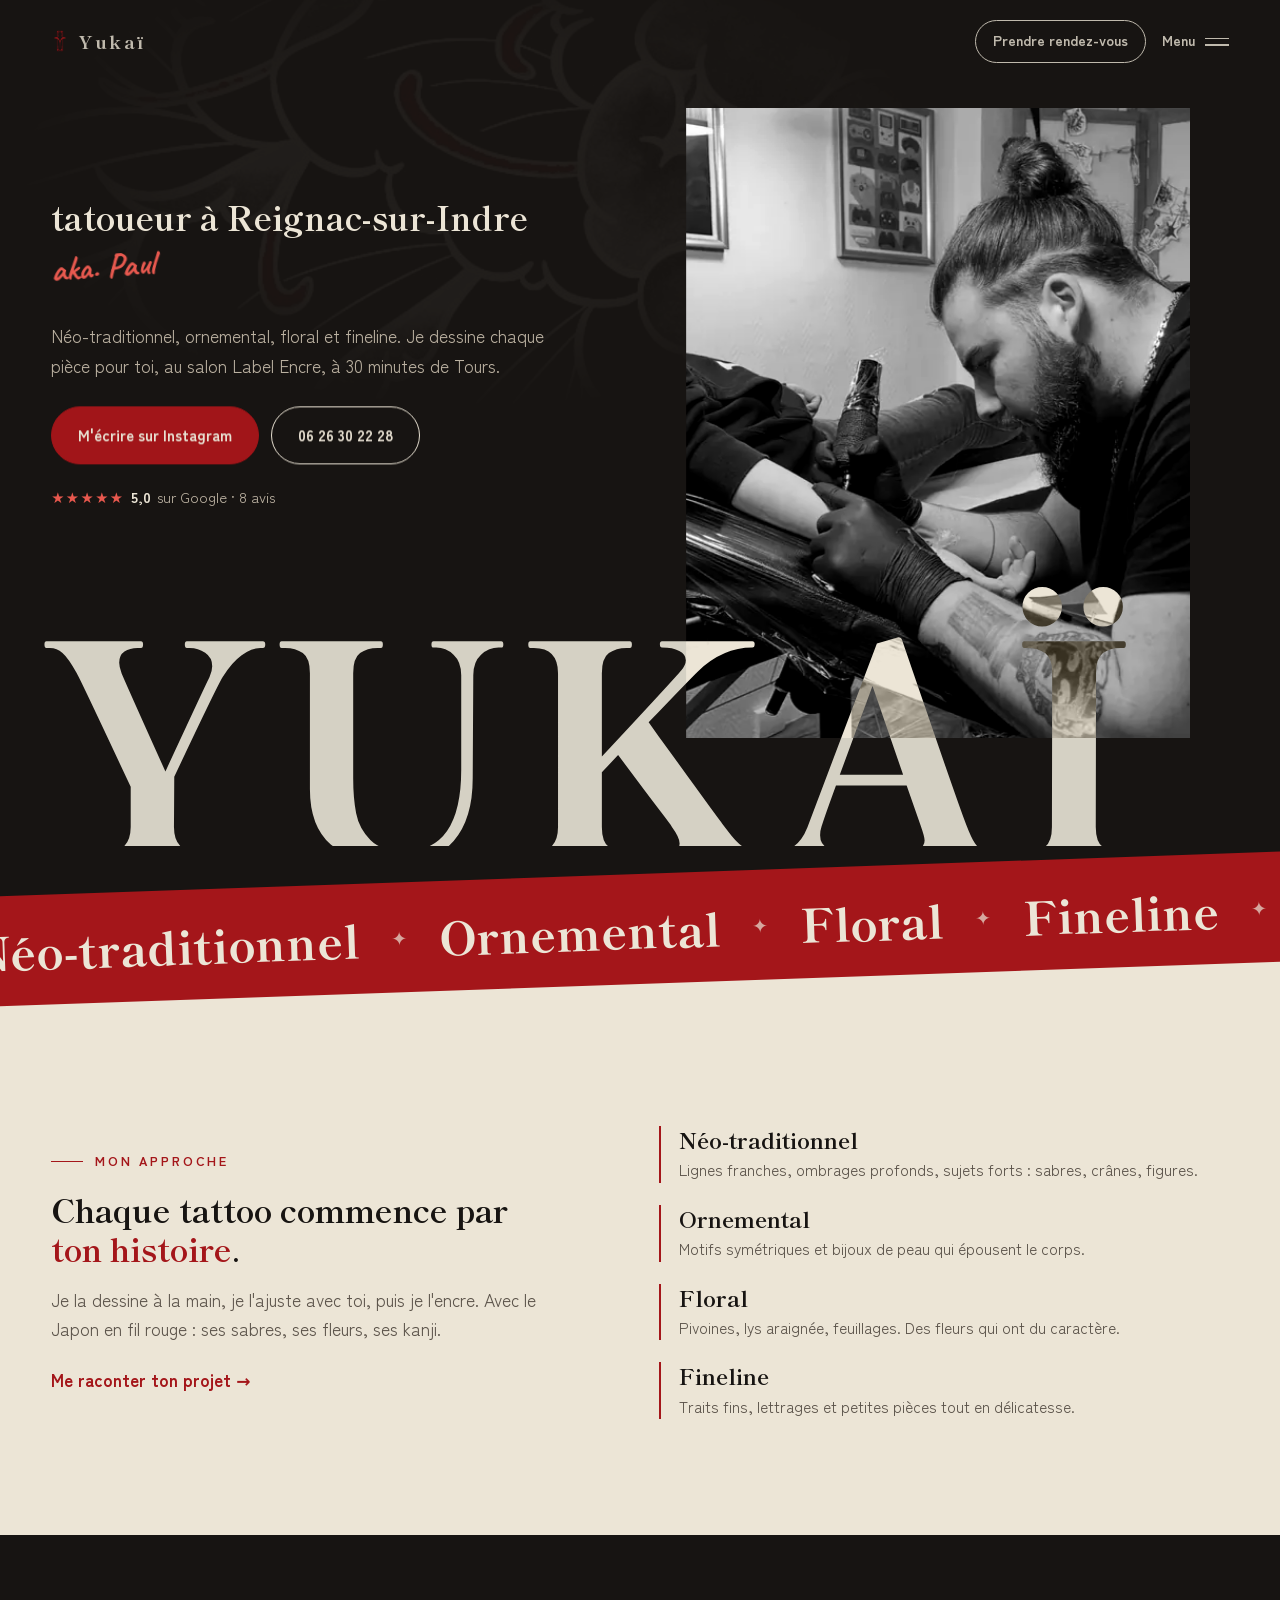
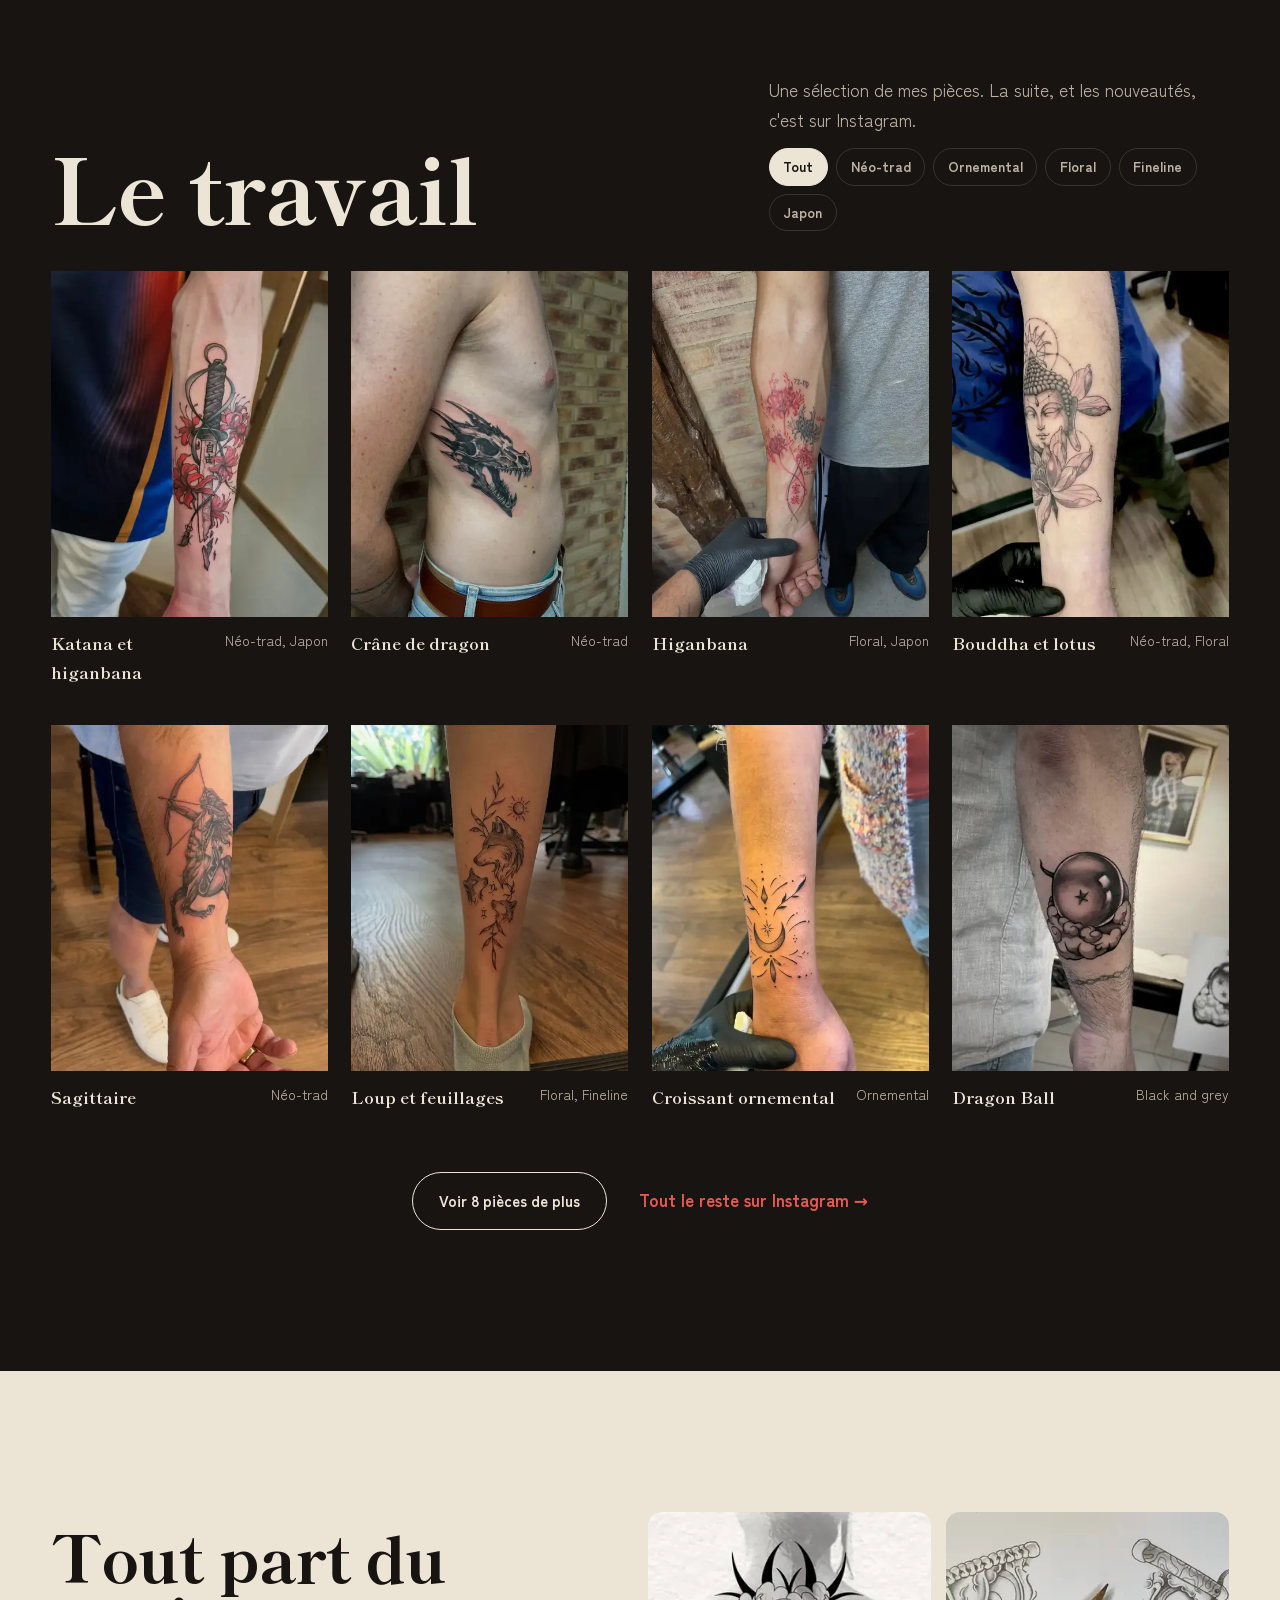
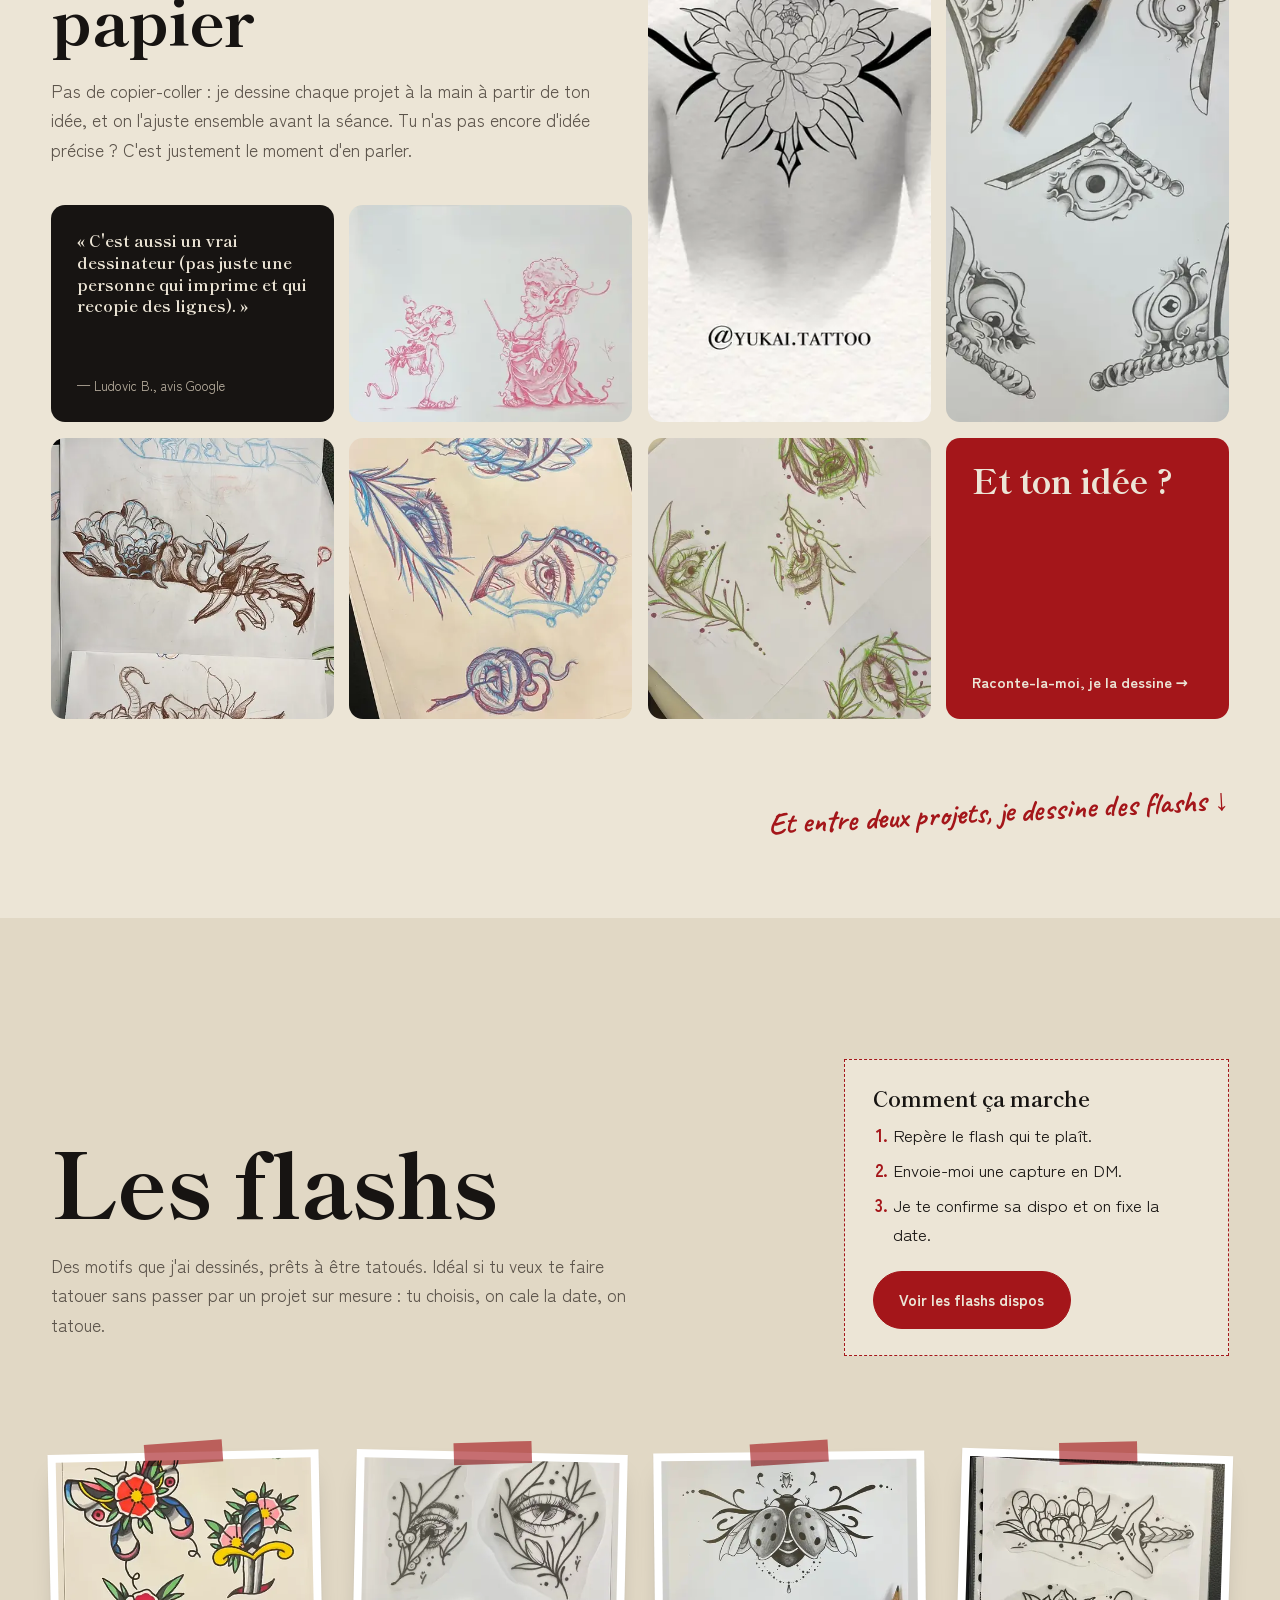
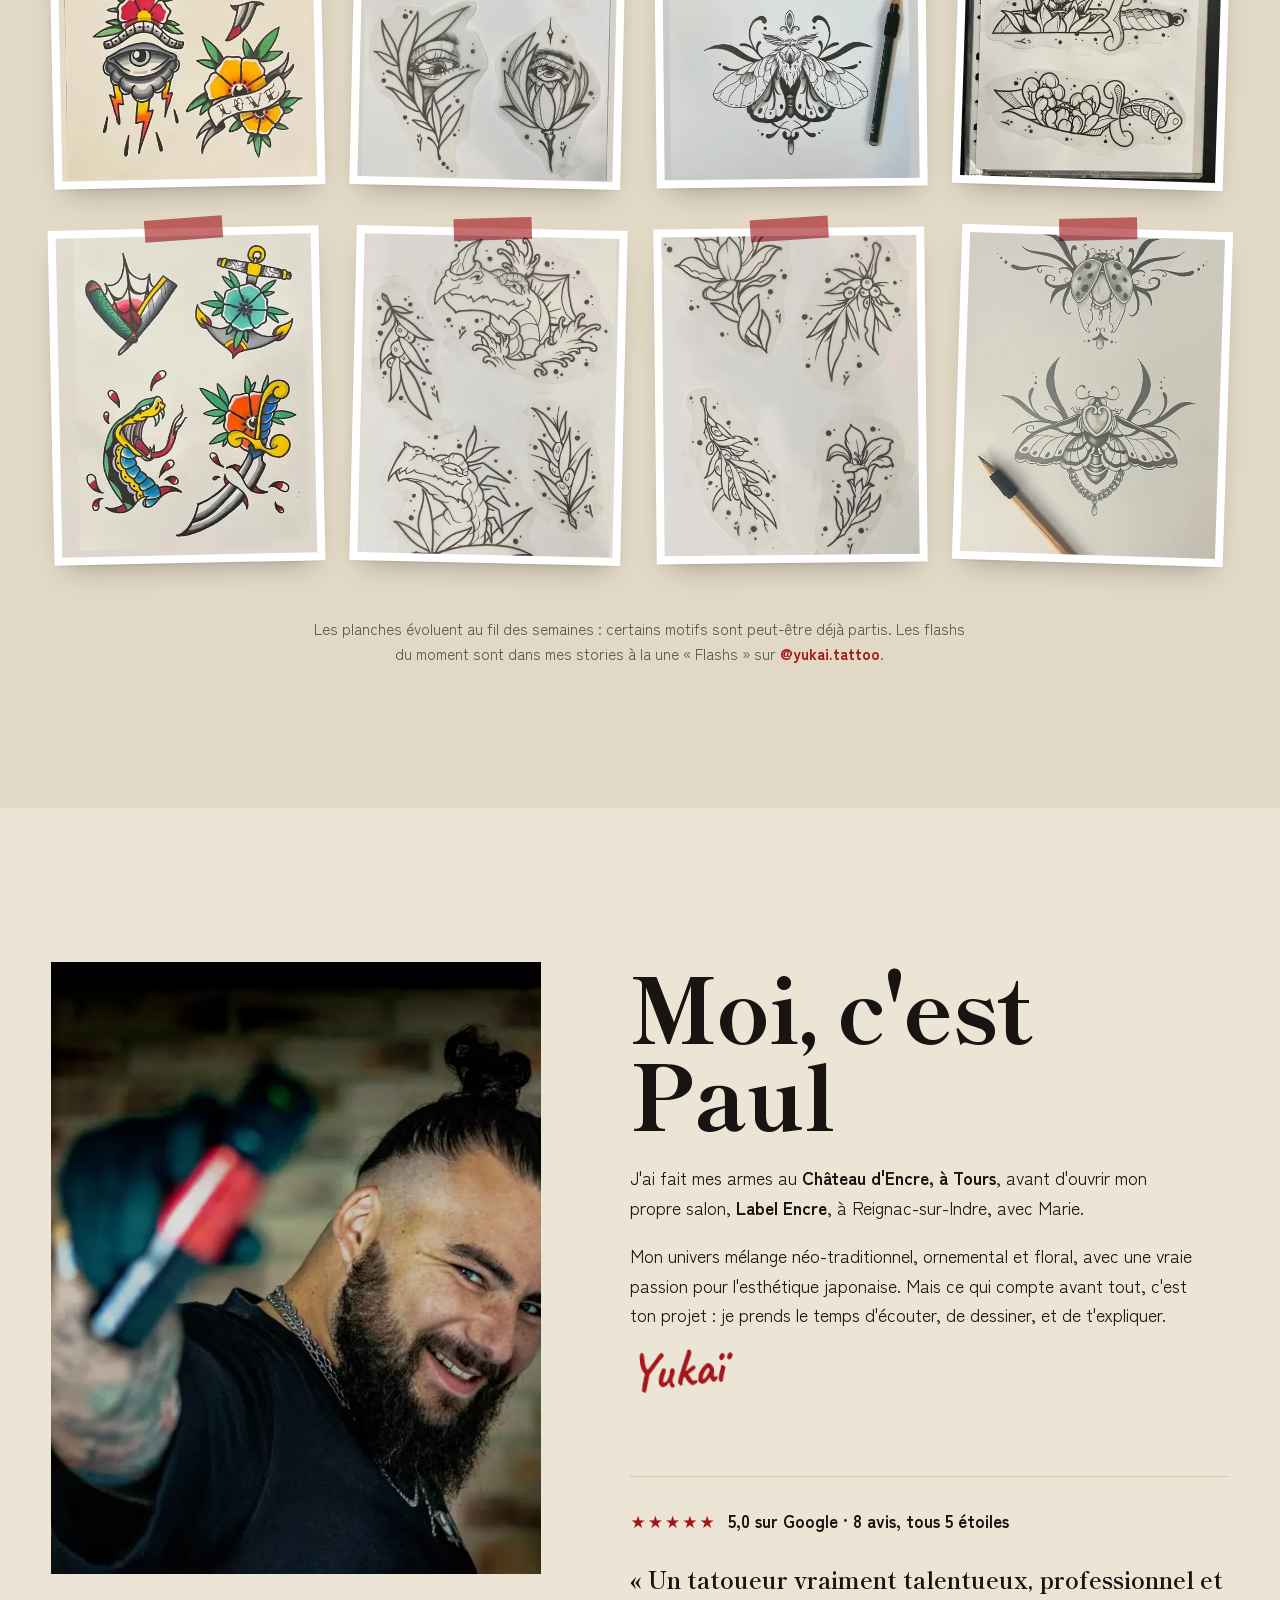
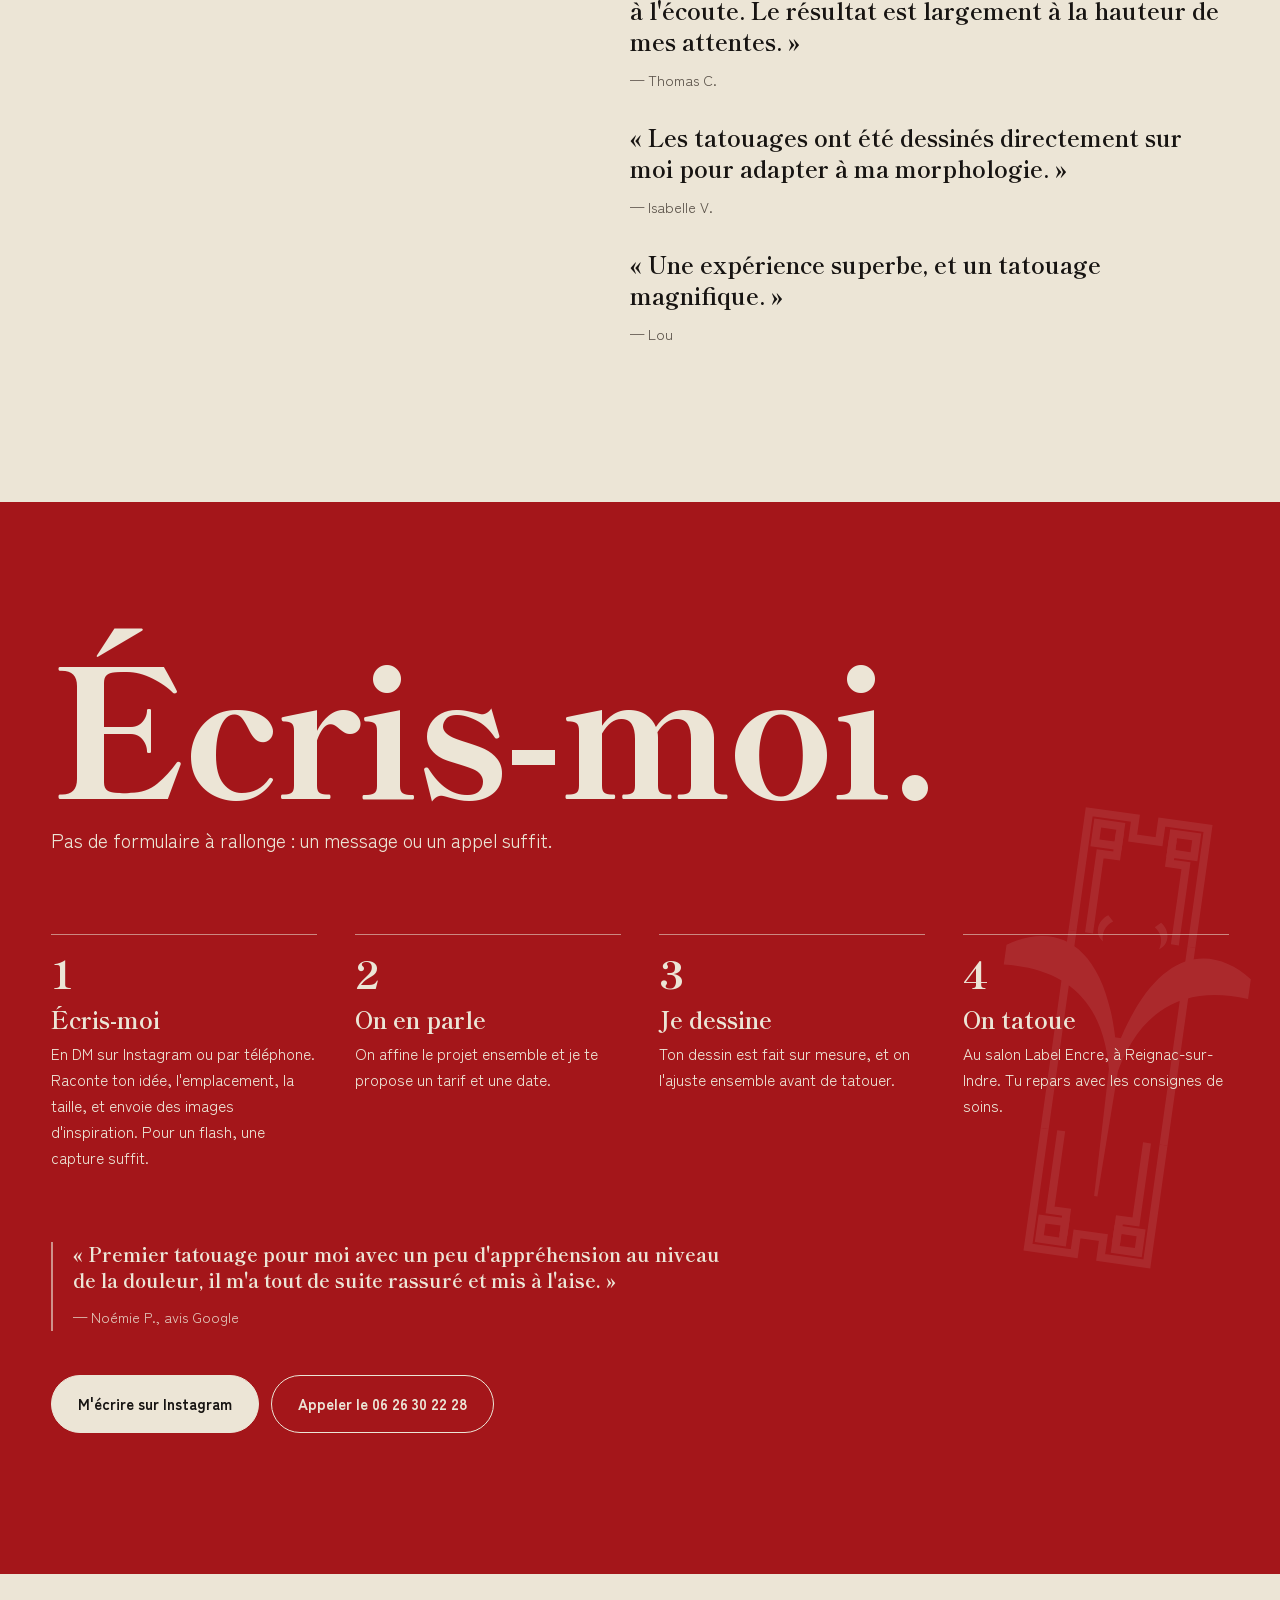
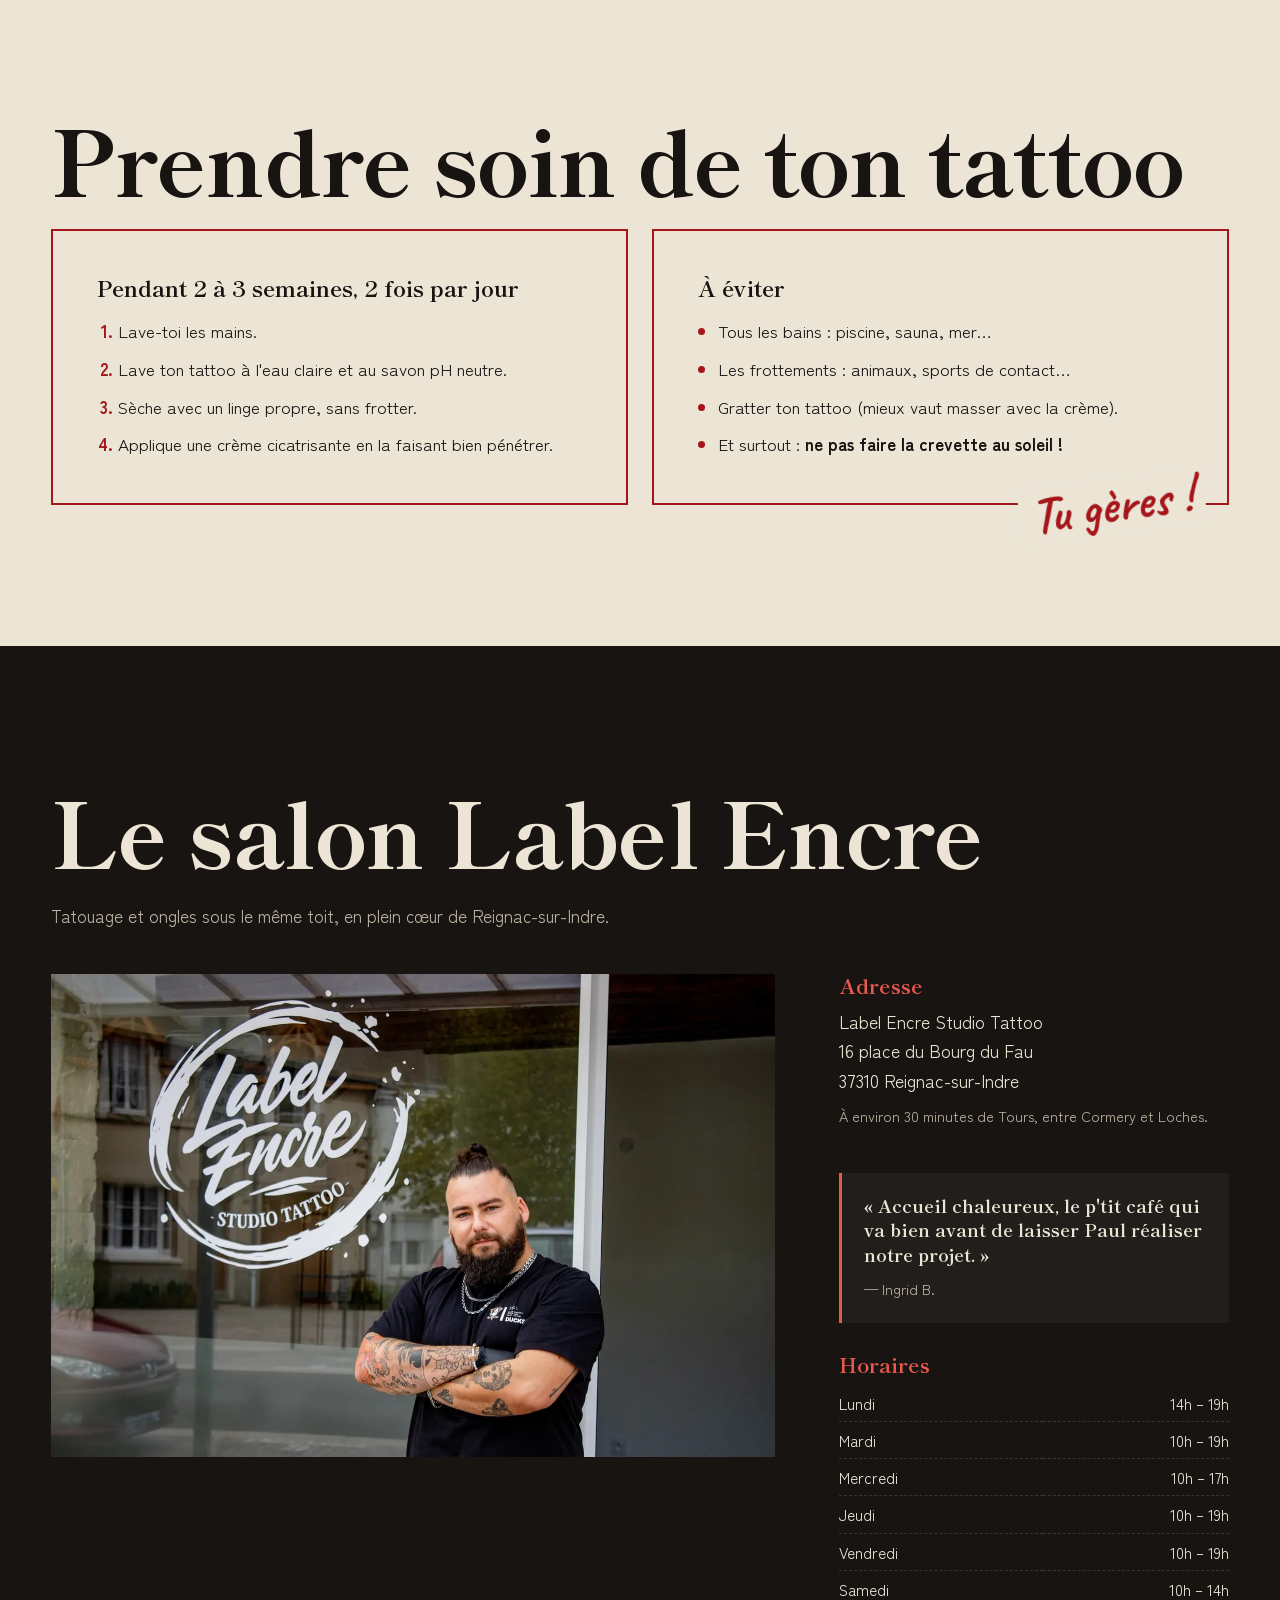
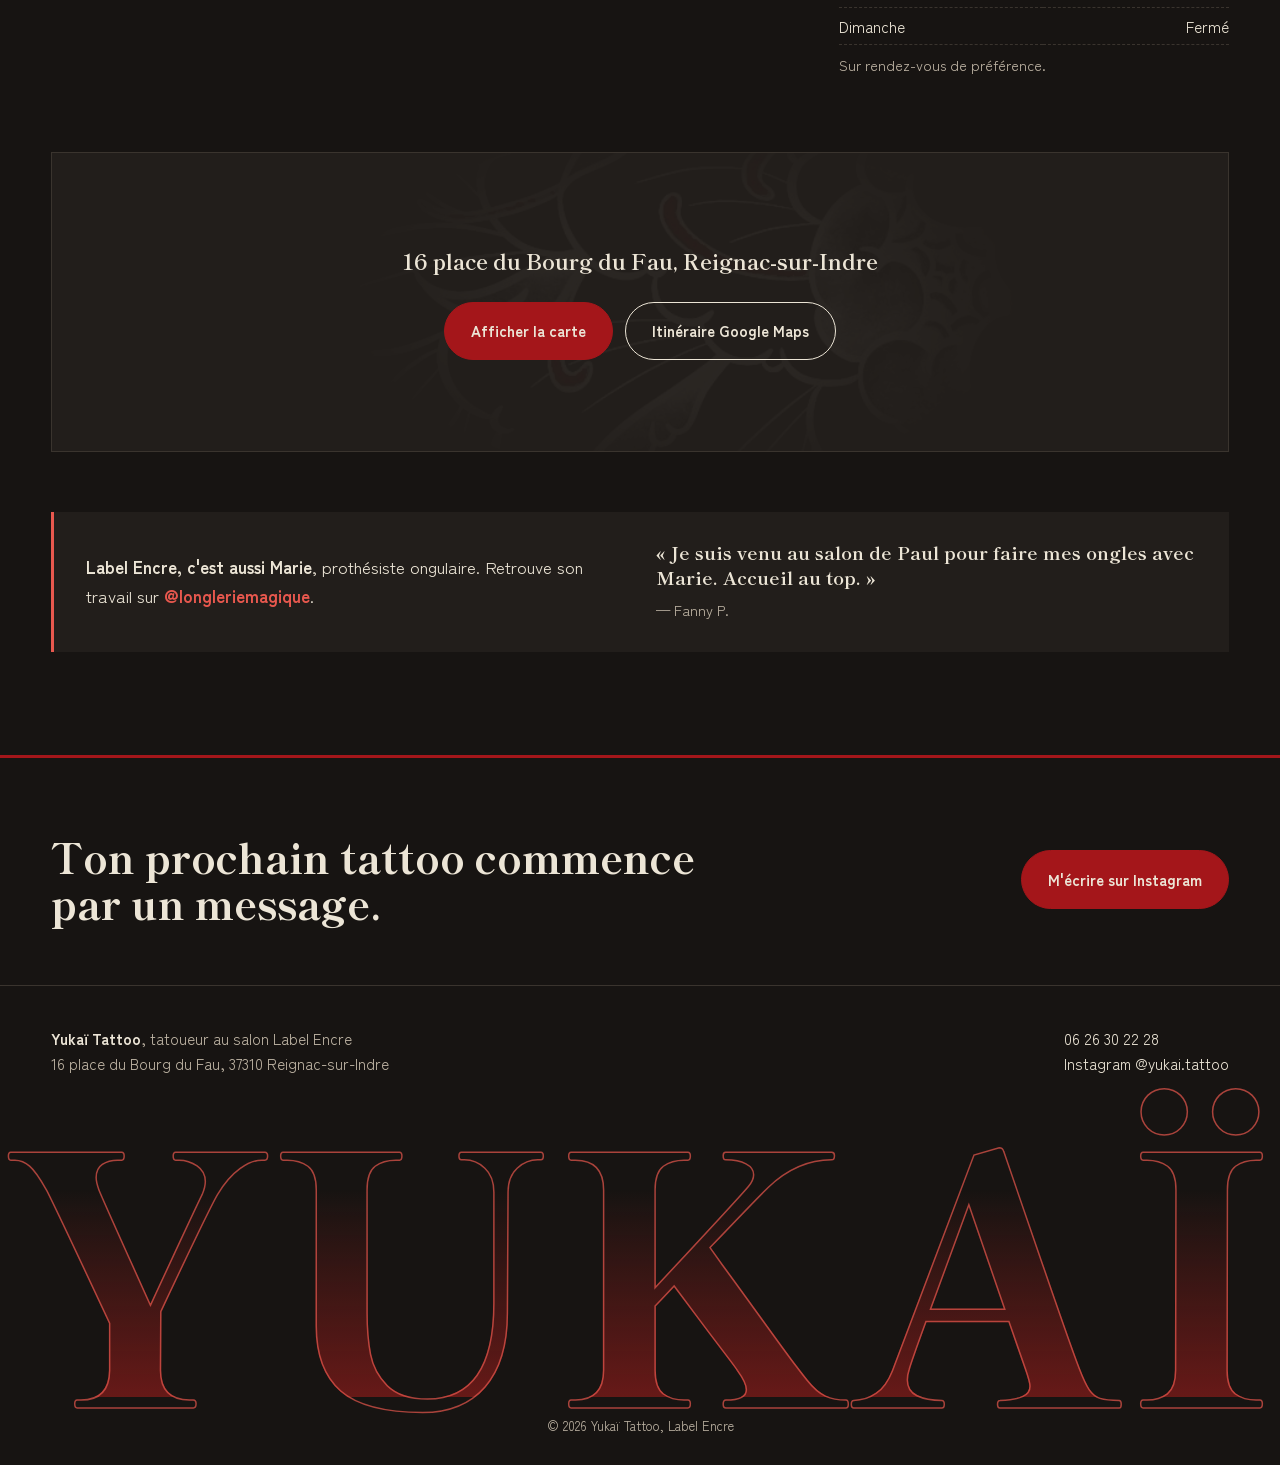
==== commit ab3923a9: "V3 : intro allégée, galerie en grille, dessins en mosaïque, avis Google, footer en couleur Co-Author" ====
--- a/v3/index.html
+++ b/v3/index.html
@@ -22,7 +22,7 @@
   <link rel="preload" href="fonts/shippori-800.woff2" as="font" type="font/woff2" crossorigin>
   <link rel="preload" href="fonts/zenkaku-400.woff2" as="font" type="font/woff2" crossorigin>
   <link rel="preload" as="image" href="../img/paul-yukai-tatoueur-reignac.webp" imagesrcset="../img/paul-yukai-tatoueur-reignac-480.webp 480w, ../img/paul-yukai-tatoueur-reignac.webp 1100w" imagesizes="(max-width: 760px) 100vw, 45vh" fetchpriority="high">
-  <link rel="stylesheet" href="style.css">
+  <link rel="stylesheet" href="style.css?v=6">
   <script>document.documentElement.classList.replace('no-js', 'js');</script>
 
   <script type="application/ld+json">
@@ -151,6 +151,7 @@
         <a class="btn" href="https://ig.me/m/yukai.tattoo" target="_blank" rel="noopener">M'écrire sur Instagram</a>
         <a class="btn btn-line" href="tel:+33626302228">06 26 30 22 28</a>
       </div>
+      <a class="hero-rating" href="https://www.google.com/maps/search/?api=1&amp;query=Label+Encre+Studio+Tattoo+Reignac-sur-Indre" target="_blank" rel="noopener"><span aria-hidden="true">★★★★★</span> <b>5,0</b> sur Google · 8 avis</a>
     </div>
   </section>
 
@@ -165,7 +166,12 @@
   <!-- INTRO + STYLES -->
   <section class="intro-sec paper" aria-labelledby="styles-title">
     <div class="wrap intro-grid">
-      <p class="statement">Chaque tattoo commence par ton histoire. Je la dessine à la main, je l'ajuste avec toi, puis je l'encre, avec le Japon en fil rouge&nbsp;: ses sabres, ses fleurs, ses kanji.</p>
+      <div class="intro-text">
+        <p class="kicker">Mon approche</p>
+        <p class="statement">Chaque tattoo commence par <em>ton histoire</em>.</p>
+        <p class="intro-body">Je la dessine à la main, je l'ajuste avec toi, puis je l'encre. Avec le Japon en fil rouge&nbsp;: ses sabres, ses fleurs, ses kanji.</p>
+        <a class="link" href="#rdv">Me raconter ton projet →</a>
+      </div>
       <div>
         <h2 id="styles-title" class="sr-only">Styles de tatouage</h2>
         <dl class="styles">
@@ -180,7 +186,7 @@
 
   <!-- TRAVAIL -->
   <section id="travail" class="work ink">
-    <div class="work-pin">
+    <div class="work-inner">
       <div class="work-head wrap">
         <h2 class="h2" data-split>Le travail</h2>
         <div class="work-side">
@@ -196,51 +202,54 @@
         </div>
       </div>
 
-      <ul class="work-track">
-        <li data-tags="neotrad japon floral"><button class="card" aria-label="Agrandir : katana et higanbana"><img src="../img/tatouage-katana-higanbana.webp" srcset="../img/tatouage-katana-higanbana-480.webp 480w, ../img/tatouage-katana-higanbana.webp 900w" sizes="(max-width: 760px) 72vw, 22vw" width="900" height="1124" loading="lazy" alt="Tatouage néo-traditionnel d'un katana entouré de lys araignée rouges sur l'avant-bras"></button><p><b>Katana et higanbana</b><span>Néo-trad, Japon</span></p></li>
-        <li data-tags="neotrad"><button class="card" aria-label="Agrandir : crâne de dragon"><img src="../img/tatouage-crane-dragon.webp" srcset="../img/tatouage-crane-dragon-480.webp 480w, ../img/tatouage-crane-dragon.webp 900w" sizes="(max-width: 760px) 72vw, 22vw" width="900" height="1125" loading="lazy" alt="Tatouage d'un crâne de dragon en noir sur les côtes"></button><p><b>Crâne de dragon</b><span>Néo-trad</span></p></li>
-        <li data-tags="japon floral"><button class="card" aria-label="Agrandir : higanbana"><img src="../img/tatouage-higanbana-rouge.webp" srcset="../img/tatouage-higanbana-rouge-480.webp 480w, ../img/tatouage-higanbana-rouge.webp 900w" sizes="(max-width: 760px) 72vw, 22vw" width="900" height="1125" loading="lazy" alt="Tatouage de lys araignée rouges (higanbana) sur l'avant-bras"></button><p><b>Higanbana</b><span>Floral, Japon</span></p></li>
-        <li data-tags="neotrad floral"><button class="card" aria-label="Agrandir : Bouddha et lotus"><img src="../img/tatouage-bouddha-lotus.webp" srcset="../img/tatouage-bouddha-lotus-480.webp 480w, ../img/tatouage-bouddha-lotus.webp 720w" sizes="(max-width: 760px) 72vw, 22vw" width="720" height="900" loading="lazy" alt="Tatouage d'un Bouddha et d'une fleur de lotus sur l'avant-bras"></button><p><b>Bouddha et lotus</b><span>Néo-trad, Floral</span></p></li>
-        <li data-tags="neotrad"><button class="card" aria-label="Agrandir : sagittaire"><img src="../img/tatouage-sagittaire.webp" srcset="../img/tatouage-sagittaire-480.webp 480w, ../img/tatouage-sagittaire.webp 720w" sizes="(max-width: 760px) 72vw, 22vw" width="720" height="900" loading="lazy" alt="Tatouage d'un sagittaire, archer mi-homme mi-cheval, sur l'avant-bras"></button><p><b>Sagittaire</b><span>Néo-trad</span></p></li>
-        <li data-tags="floral fineline"><button class="card" aria-label="Agrandir : loup et feuillages"><img src="../img/tatouage-loup-floral.webp" srcset="../img/tatouage-loup-floral-480.webp 480w, ../img/tatouage-loup-floral.webp 900w" sizes="(max-width: 760px) 72vw, 22vw" width="900" height="1125" loading="lazy" alt="Tatouage d'un loup entouré de feuillages et d'un soleil sur le mollet"></button><p><b>Loup et feuillages</b><span>Floral, Fineline</span></p></li>
-        <li data-tags="ornemental fineline"><button class="card" aria-label="Agrandir : croissant ornemental"><img src="../img/tatouage-ornemental-lune.webp" srcset="../img/tatouage-ornemental-lune-480.webp 480w, ../img/tatouage-ornemental-lune.webp 720w" sizes="(max-width: 760px) 72vw, 22vw" width="720" height="900" loading="lazy" alt="Tatouage ornemental avec croissant de lune sur le poignet"></button><p><b>Croissant ornemental</b><span>Ornemental</span></p></li>
-        <li data-tags="neotrad"><button class="card" aria-label="Agrandir : Dragon Ball"><img src="../img/tatouage-dragon-ball.webp" srcset="../img/tatouage-dragon-ball-480.webp 480w, ../img/tatouage-dragon-ball.webp 679w" sizes="(max-width: 760px) 72vw, 22vw" width="679" height="849" loading="lazy" alt="Tatouage réaliste d'une Dragon Ball posée sur des nuages"></button><p><b>Dragon Ball</b><span>Black and grey</span></p></li>
-        <li data-tags="floral"><button class="card" aria-label="Agrandir : papillon bleu"><img src="../img/tatouage-papillon-floral.webp" srcset="../img/tatouage-papillon-floral-480.webp 480w, ../img/tatouage-papillon-floral.webp 720w" sizes="(max-width: 760px) 72vw, 22vw" width="720" height="900" loading="lazy" alt="Tatouage d'un papillon bleu et de fleurs sur l'omoplate"></button><p><b>Papillon bleu</b><span>Floral</span></p></li>
-        <li data-tags="neotrad ornemental"><button class="card" aria-label="Agrandir : l'œil"><img src="../img/tatouage-main-oeil.webp" srcset="../img/tatouage-main-oeil-480.webp 480w, ../img/tatouage-main-oeil.webp 900w" sizes="(max-width: 760px) 72vw, 22vw" width="900" height="1125" loading="lazy" alt="Tatouage d'une figure tenant un œil, avec rayons, sur l'avant-bras"></button><p><b>L'œil</b><span>Néo-trad, Ornemental</span></p></li>
-        <li data-tags="ornemental"><button class="card" aria-label="Agrandir : clé ornementale"><img src="../img/tatouage-cle-ornementale.webp" srcset="../img/tatouage-cle-ornementale-480.webp 480w, ../img/tatouage-cle-ornementale.webp 900w" sizes="(max-width: 760px) 72vw, 22vw" width="900" height="1125" loading="lazy" alt="Tatouage d'une clé ornementale sur le mollet"></button><p><b>Clé ornementale</b><span>Ornemental</span></p></li>
-        <li data-tags="floral fineline"><button class="card" aria-label="Agrandir : lys"><img src="../img/tatouage-lys-fineline.webp" srcset="../img/tatouage-lys-fineline-480.webp 480w, ../img/tatouage-lys-fineline.webp 720w" sizes="(max-width: 760px) 72vw, 22vw" width="720" height="900" loading="lazy" alt="Tatouage fineline d'un lys sur le bras"></button><p><b>Lys</b><span>Fineline</span></p></li>
-        <li data-tags="neotrad japon"><button class="card" aria-label="Agrandir : sabre et ruban"><img src="../img/tatouage-sabre-ruban.webp" srcset="../img/tatouage-sabre-ruban-480.webp 480w, ../img/tatouage-sabre-ruban.webp 720w" sizes="(max-width: 760px) 72vw, 22vw" width="720" height="900" loading="lazy" alt="Tatouage d'un sabre japonais noué d'un ruban avec fleurs de cerisier"></button><p><b>Sabre et ruban</b><span>Néo-trad, Japon</span></p></li>
-        <li data-tags="floral fineline"><button class="card" aria-label="Agrandir : clochettes"><img src="../img/tatouage-fleurs-fineline.webp" srcset="../img/tatouage-fleurs-fineline-480.webp 480w, ../img/tatouage-fleurs-fineline.webp 900w" sizes="(max-width: 760px) 72vw, 22vw" width="900" height="1125" loading="lazy" alt="Tatouage fineline de fleurs sur le poignet"></button><p><b>Clochettes</b><span>Fineline</span></p></li>
-        <li data-tags="ornemental fineline"><button class="card" aria-label="Agrandir : balance"><img src="../img/tatouage-balance.webp" srcset="../img/tatouage-balance-480.webp 480w, ../img/tatouage-balance.webp 720w" sizes="(max-width: 760px) 72vw, 22vw" width="720" height="900" loading="lazy" alt="Tatouage d'une balance de la justice sur l'avant-bras"></button><p><b>Balance</b><span>Fineline</span></p></li>
-        <li data-tags="japon fineline"><button class="card" aria-label="Agrandir : kanji"><img src="../img/tatouage-kanji-nuque.webp" srcset="../img/tatouage-kanji-nuque-480.webp 480w, ../img/tatouage-kanji-nuque.webp 900w" sizes="(max-width: 760px) 72vw, 22vw" width="900" height="1125" loading="lazy" alt="Tatouage de kanji sur la nuque"></button><p><b>Kanji</b><span>Japon, Fineline</span></p></li>
-        <li class="work-end"><a href="https://www.instagram.com/yukai.tattoo/" target="_blank" rel="noopener"><span>Voir tout sur Instagram</span><small>@yukai.tattoo</small></a></li>
+      <ul class="work-grid is-collapsed">
+        <li data-tags="neotrad japon floral"><button class="card" aria-label="Agrandir : katana et higanbana"><img src="../img/tatouage-katana-higanbana.webp" srcset="../img/tatouage-katana-higanbana-480.webp 480w, ../img/tatouage-katana-higanbana.webp 900w" sizes="(max-width: 760px) 46vw, 24vw" width="900" height="1124" loading="lazy" alt="Tatouage néo-traditionnel d'un katana entouré de lys araignée rouges sur l'avant-bras"></button><p><b>Katana et higanbana</b><span>Néo-trad, Japon</span></p></li>
+        <li data-tags="neotrad"><button class="card" aria-label="Agrandir : crâne de dragon"><img src="../img/tatouage-crane-dragon.webp" srcset="../img/tatouage-crane-dragon-480.webp 480w, ../img/tatouage-crane-dragon.webp 900w" sizes="(max-width: 760px) 46vw, 24vw" width="900" height="1125" loading="lazy" alt="Tatouage d'un crâne de dragon en noir sur les côtes"></button><p><b>Crâne de dragon</b><span>Néo-trad</span></p></li>
+        <li data-tags="japon floral"><button class="card" aria-label="Agrandir : higanbana"><img src="../img/tatouage-higanbana-rouge.webp" srcset="../img/tatouage-higanbana-rouge-480.webp 480w, ../img/tatouage-higanbana-rouge.webp 900w" sizes="(max-width: 760px) 46vw, 24vw" width="900" height="1125" loading="lazy" alt="Tatouage de lys araignée rouges (higanbana) sur l'avant-bras"></button><p><b>Higanbana</b><span>Floral, Japon</span></p></li>
+        <li data-tags="neotrad floral"><button class="card" aria-label="Agrandir : Bouddha et lotus"><img src="../img/tatouage-bouddha-lotus.webp" srcset="../img/tatouage-bouddha-lotus-480.webp 480w, ../img/tatouage-bouddha-lotus.webp 720w" sizes="(max-width: 760px) 46vw, 24vw" width="720" height="900" loading="lazy" alt="Tatouage d'un Bouddha et d'une fleur de lotus sur l'avant-bras"></button><p><b>Bouddha et lotus</b><span>Néo-trad, Floral</span></p></li>
+        <li data-tags="neotrad"><button class="card" aria-label="Agrandir : sagittaire"><img src="../img/tatouage-sagittaire.webp" srcset="../img/tatouage-sagittaire-480.webp 480w, ../img/tatouage-sagittaire.webp 720w" sizes="(max-width: 760px) 46vw, 24vw" width="720" height="900" loading="lazy" alt="Tatouage d'un sagittaire, archer mi-homme mi-cheval, sur l'avant-bras"></button><p><b>Sagittaire</b><span>Néo-trad</span></p></li>
+        <li data-tags="floral fineline"><button class="card" aria-label="Agrandir : loup et feuillages"><img src="../img/tatouage-loup-floral.webp" srcset="../img/tatouage-loup-floral-480.webp 480w, ../img/tatouage-loup-floral.webp 900w" sizes="(max-width: 760px) 46vw, 24vw" width="900" height="1125" loading="lazy" alt="Tatouage d'un loup entouré de feuillages et d'un soleil sur le mollet"></button><p><b>Loup et feuillages</b><span>Floral, Fineline</span></p></li>
+        <li data-tags="ornemental fineline"><button class="card" aria-label="Agrandir : croissant ornemental"><img src="../img/tatouage-ornemental-lune.webp" srcset="../img/tatouage-ornemental-lune-480.webp 480w, ../img/tatouage-ornemental-lune.webp 720w" sizes="(max-width: 760px) 46vw, 24vw" width="720" height="900" loading="lazy" alt="Tatouage ornemental avec croissant de lune sur le poignet"></button><p><b>Croissant ornemental</b><span>Ornemental</span></p></li>
+        <li data-tags="neotrad"><button class="card" aria-label="Agrandir : Dragon Ball"><img src="../img/tatouage-dragon-ball.webp" srcset="../img/tatouage-dragon-ball-480.webp 480w, ../img/tatouage-dragon-ball.webp 679w" sizes="(max-width: 760px) 46vw, 24vw" width="679" height="849" loading="lazy" alt="Tatouage réaliste d'une Dragon Ball posée sur des nuages"></button><p><b>Dragon Ball</b><span>Black and grey</span></p></li>
+        <li data-tags="floral"><button class="card" aria-label="Agrandir : papillon bleu"><img src="../img/tatouage-papillon-floral.webp" srcset="../img/tatouage-papillon-floral-480.webp 480w, ../img/tatouage-papillon-floral.webp 720w" sizes="(max-width: 760px) 46vw, 24vw" width="720" height="900" loading="lazy" alt="Tatouage d'un papillon bleu et de fleurs sur l'omoplate"></button><p><b>Papillon bleu</b><span>Floral</span></p></li>
+        <li data-tags="neotrad ornemental"><button class="card" aria-label="Agrandir : l'œil"><img src="../img/tatouage-main-oeil.webp" srcset="../img/tatouage-main-oeil-480.webp 480w, ../img/tatouage-main-oeil.webp 900w" sizes="(max-width: 760px) 46vw, 24vw" width="900" height="1125" loading="lazy" alt="Tatouage d'une figure tenant un œil, avec rayons, sur l'avant-bras"></button><p><b>L'œil</b><span>Néo-trad, Ornemental</span></p></li>
+        <li data-tags="ornemental"><button class="card" aria-label="Agrandir : clé ornementale"><img src="../img/tatouage-cle-ornementale.webp" srcset="../img/tatouage-cle-ornementale-480.webp 480w, ../img/tatouage-cle-ornementale.webp 900w" sizes="(max-width: 760px) 46vw, 24vw" width="900" height="1125" loading="lazy" alt="Tatouage d'une clé ornementale sur le mollet"></button><p><b>Clé ornementale</b><span>Ornemental</span></p></li>
+        <li data-tags="floral fineline"><button class="card" aria-label="Agrandir : lys"><img src="../img/tatouage-lys-fineline.webp" srcset="../img/tatouage-lys-fineline-480.webp 480w, ../img/tatouage-lys-fineline.webp 720w" sizes="(max-width: 760px) 46vw, 24vw" width="720" height="900" loading="lazy" alt="Tatouage fineline d'un lys sur le bras"></button><p><b>Lys</b><span>Fineline</span></p></li>
+        <li data-tags="neotrad japon"><button class="card" aria-label="Agrandir : sabre et ruban"><img src="../img/tatouage-sabre-ruban.webp" srcset="../img/tatouage-sabre-ruban-480.webp 480w, ../img/tatouage-sabre-ruban.webp 720w" sizes="(max-width: 760px) 46vw, 24vw" width="720" height="900" loading="lazy" alt="Tatouage d'un sabre japonais noué d'un ruban avec fleurs de cerisier"></button><p><b>Sabre et ruban</b><span>Néo-trad, Japon</span></p></li>
+        <li data-tags="floral fineline"><button class="card" aria-label="Agrandir : clochettes"><img src="../img/tatouage-fleurs-fineline.webp" srcset="../img/tatouage-fleurs-fineline-480.webp 480w, ../img/tatouage-fleurs-fineline.webp 900w" sizes="(max-width: 760px) 46vw, 24vw" width="900" height="1125" loading="lazy" alt="Tatouage fineline de fleurs sur le poignet"></button><p><b>Clochettes</b><span>Fineline</span></p></li>
+        <li data-tags="ornemental fineline"><button class="card" aria-label="Agrandir : balance"><img src="../img/tatouage-balance.webp" srcset="../img/tatouage-balance-480.webp 480w, ../img/tatouage-balance.webp 720w" sizes="(max-width: 760px) 46vw, 24vw" width="720" height="900" loading="lazy" alt="Tatouage d'une balance de la justice sur l'avant-bras"></button><p><b>Balance</b><span>Fineline</span></p></li>
+        <li data-tags="japon fineline"><button class="card" aria-label="Agrandir : kanji"><img src="../img/tatouage-kanji-nuque.webp" srcset="../img/tatouage-kanji-nuque-480.webp 480w, ../img/tatouage-kanji-nuque.webp 900w" sizes="(max-width: 760px) 46vw, 24vw" width="900" height="1125" loading="lazy" alt="Tatouage de kanji sur la nuque"></button><p><b>Kanji</b><span>Japon, Fineline</span></p></li>
       </ul>
-      <div class="work-progress" aria-hidden="true"><span></span></div>
-    </div>
-  </section>
-
-  <!-- DESSINS -->
+      <div class="work-more wrap">
+        <button class="btn btn-line" type="button" data-more aria-expanded="false">Voir 8 pièces de plus</button>
+        <a class="link" href="https://www.instagram.com/yukai.tattoo/" target="_blank" rel="noopener">Tout le reste sur Instagram →</a>
+      </div>
+    </div>
+  </section>
+
+  <!-- DESSINS : mosaïque -->
   <section id="dessins" class="drawings paper">
-    <div class="drawings-cols">
-      <div class="col" data-speed="-10">
-        <button class="sketch" aria-label="Agrandir : projet de dos pivoine"><img src="../img/dessin-dos-pivoine.webp" srcset="../img/dessin-dos-pivoine-480.webp 480w, ../img/dessin-dos-pivoine.webp 900w" sizes="(max-width: 1000px) 45vw, 20vw" width="900" height="1125" loading="lazy" alt="Projet de tatouage de dos : pivoine ornementale, dessin de Yukaï"></button>
-        <button class="sketch" aria-label="Agrandir : créatures"><img src="../img/dessin-creatures.webp" srcset="../img/dessin-creatures-480.webp 480w, ../img/dessin-creatures.webp 900w" sizes="(max-width: 1000px) 45vw, 20vw" width="900" height="661" loading="lazy" alt="Croquis de petites créatures au crayon rouge"></button>
-      </div>
-      <div class="col col-text">
+    <div class="wrap bento">
+      <div class="bento-text b-text">
         <h2 class="h2" data-split>Tout part du papier</h2>
-        <p class="lead">Pas de copier-coller&nbsp;: je dessine chaque projet à la main à partir de ton idée, et on l'ajuste ensemble avant la séance.</p>
-        <p class="lead">Tu n'as pas encore d'idée précise&nbsp;? C'est justement le moment d'en parler.</p>
-        <p class="hand">Et entre deux projets, je dessine des flashs&nbsp;↓</p>
-      </div>
-      <div class="col" data-speed="12">
-        <button class="sketch" aria-label="Agrandir : yeux ornementaux"><img src="../img/dessin-yeux-ornementaux.webp" srcset="../img/dessin-yeux-ornementaux-480.webp 480w, ../img/dessin-yeux-ornementaux.webp 900w" sizes="(max-width: 1000px) 45vw, 20vw" width="900" height="1291" loading="lazy" alt="Planche de dessins d'yeux ornementaux au crayon"></button>
-        <button class="sketch" aria-label="Agrandir : lames florales"><img src="../img/dessin-lames.webp" srcset="../img/dessin-lames-480.webp 480w, ../img/dessin-lames.webp 900w" sizes="(max-width: 1000px) 45vw, 20vw" width="900" height="1124" loading="lazy" alt="Croquis de lames florales aux crayons de couleur"></button>
-      </div>
-      <div class="col col-extra" data-speed="-5">
-        <button class="sketch" aria-label="Agrandir : yeux en couleur"><img src="../img/dessin-yeux-couleur.webp" srcset="../img/dessin-yeux-couleur-480.webp 480w, ../img/dessin-yeux-couleur.webp 900w" sizes="(max-width: 1000px) 45vw, 20vw" width="900" height="1124" loading="lazy" alt="Croquis d'yeux néo-traditionnels aux crayons de couleur"></button>
-        <button class="sketch" aria-label="Agrandir : yeux et feuillages"><img src="../img/dessin-yeux-feuillage.webp" srcset="../img/dessin-yeux-feuillage-480.webp 480w, ../img/dessin-yeux-feuillage.webp 900w" sizes="(max-width: 1000px) 45vw, 20vw" width="900" height="1124" loading="lazy" alt="Croquis d'yeux entourés de feuillages"></button>
-      </div>
-    </div>
+        <p class="lead">Pas de copier-coller&nbsp;: je dessine chaque projet à la main à partir de ton idée, et on l'ajuste ensemble avant la séance. Tu n'as pas encore d'idée précise&nbsp;? C'est justement le moment d'en parler.</p>
+      </div>
+      <figure class="bento-img b-piv"><button class="sketch" aria-label="Agrandir : projet de dos pivoine"><img src="../img/dessin-dos-pivoine.webp" srcset="../img/dessin-dos-pivoine-480.webp 480w, ../img/dessin-dos-pivoine.webp 900w" sizes="(max-width: 760px) 46vw, 24vw" width="900" height="1125" loading="lazy" alt="Projet de tatouage de dos : pivoine ornementale, dessin de Yukaï"></button></figure>
+      <figure class="bento-img b-orn"><button class="sketch" aria-label="Agrandir : yeux ornementaux"><img src="../img/dessin-yeux-ornementaux.webp" srcset="../img/dessin-yeux-ornementaux-480.webp 480w, ../img/dessin-yeux-ornementaux.webp 900w" sizes="(max-width: 760px) 46vw, 24vw" width="900" height="1291" loading="lazy" alt="Planche de dessins d'yeux ornementaux au crayon"></button></figure>
+      <blockquote class="bento-quote b-quote">
+        <p>«&nbsp;C'est aussi un vrai dessinateur (pas juste une personne qui imprime et qui recopie des lignes).&nbsp;»</p>
+        <cite>Ludovic B., avis Google</cite>
+      </blockquote>
+      <figure class="bento-img b-crea"><button class="sketch" aria-label="Agrandir : créatures"><img src="../img/dessin-creatures.webp" srcset="../img/dessin-creatures-480.webp 480w, ../img/dessin-creatures.webp 900w" sizes="(max-width: 760px) 92vw, 24vw" width="900" height="661" loading="lazy" alt="Croquis de petites créatures au crayon rouge"></button></figure>
+      <figure class="bento-img b-lam"><button class="sketch" aria-label="Agrandir : lames florales"><img src="../img/dessin-lames.webp" srcset="../img/dessin-lames-480.webp 480w, ../img/dessin-lames.webp 900w" sizes="(max-width: 760px) 46vw, 24vw" width="900" height="1124" loading="lazy" alt="Croquis de lames florales aux crayons de couleur"></button></figure>
+      <figure class="bento-img b-coul"><button class="sketch" aria-label="Agrandir : yeux en couleur"><img src="../img/dessin-yeux-couleur.webp" srcset="../img/dessin-yeux-couleur-480.webp 480w, ../img/dessin-yeux-couleur.webp 900w" sizes="(max-width: 760px) 46vw, 24vw" width="900" height="1124" loading="lazy" alt="Croquis d'yeux néo-traditionnels aux crayons de couleur"></button></figure>
+      <figure class="bento-img b-feu"><button class="sketch" aria-label="Agrandir : yeux et feuillages"><img src="../img/dessin-yeux-feuillage.webp" srcset="../img/dessin-yeux-feuillage-480.webp 480w, ../img/dessin-yeux-feuillage.webp 900w" sizes="(max-width: 760px) 46vw, 24vw" width="900" height="1124" loading="lazy" alt="Croquis d'yeux entourés de feuillages"></button></figure>
+      <a class="bento-cta b-cta" href="#rdv">
+        <span>Et ton idée&nbsp;?</span>
+        <small>Raconte-la-moi, je la dessine →</small>
+      </a>
+    </div>
+    <p class="hand drawings-hand">Et entre deux projets, je dessine des flashs&nbsp;↓</p>
   </section>
 
   <!-- FLASHS -->
@@ -290,14 +299,18 @@
         <p class="signature" aria-hidden="true">Yukaï</p>
 
         <div class="reviews">
-          <p class="reviews-score"><span aria-hidden="true">★★★★★</span> 5,0 sur Google</p>
+          <a class="reviews-score" href="https://www.google.com/maps/search/?api=1&amp;query=Label+Encre+Studio+Tattoo+Reignac-sur-Indre" target="_blank" rel="noopener"><span aria-hidden="true">★★★★★</span> 5,0 sur Google · 8 avis, tous 5 étoiles</a>
           <blockquote>
             <p>«&nbsp;Un tatoueur vraiment talentueux, professionnel et à l'écoute. Le résultat est largement à la hauteur de mes attentes.&nbsp;»</p>
             <cite>Thomas C.</cite>
           </blockquote>
           <blockquote>
-            <p>«&nbsp;Superbe déco, très bon dessinateur, je recommande à tout le monde.&nbsp;»</p>
-            <cite>Corentin D.</cite>
+            <p>«&nbsp;Les tatouages ont été dessinés directement sur moi pour adapter à ma morphologie.&nbsp;»</p>
+            <cite>Isabelle V.</cite>
+          </blockquote>
+          <blockquote>
+            <p>«&nbsp;Une expérience superbe, et un tatouage magnifique.&nbsp;»</p>
+            <cite>Lou</cite>
           </blockquote>
         </div>
       </div>
@@ -316,6 +329,10 @@
         <li><h3>Je dessine</h3><p>Ton dessin est fait sur mesure, et on l'ajuste ensemble avant de tatouer.</p></li>
         <li><h3>On tatoue</h3><p>Au salon Label Encre, à Reignac-sur-Indre. Tu repars avec les consignes de soins.</p></li>
       </ol>
+      <blockquote class="rdv-quote">
+        <p>«&nbsp;Premier tatouage pour moi avec un peu d'appréhension au niveau de la douleur, il m'a tout de suite rassuré et mis à l'aise.&nbsp;»</p>
+        <cite>Noémie P., avis Google</cite>
+      </blockquote>
       <div class="actions">
         <a class="btn btn-paper" href="https://ig.me/m/yukai.tattoo" target="_blank" rel="noopener">M'écrire sur Instagram</a>
         <a class="btn btn-line-paper" href="tel:+33626302228">Appeler le 06 26 30 22 28</a>
@@ -367,6 +384,10 @@
             <address>Label Encre Studio Tattoo<br>16 place du Bourg du Fau<br>37310 Reignac-sur-Indre</address>
             <p class="small">À environ 30 minutes de Tours, entre Cormery et Loches.</p>
           </div>
+          <blockquote class="salon-quote">
+            <p>«&nbsp;Accueil chaleureux, le p'tit café qui va bien avant de laisser Paul réaliser notre projet.&nbsp;»</p>
+            <cite>Ingrid B.</cite>
+          </blockquote>
           <div class="info-block">
             <h3>Horaires</h3>
             <table class="hours">
@@ -407,6 +428,10 @@
 </main>
 
 <footer class="site-footer ink">
+  <div class="wrap footer-cta">
+    <p>Ton prochain tattoo commence par un message.</p>
+    <a class="btn" href="https://ig.me/m/yukai.tattoo" target="_blank" rel="noopener">M'écrire sur Instagram</a>
+  </div>
   <div class="wrap footer-cols">
     <p><strong>Yukaï Tattoo</strong>, tatoueur au salon Label Encre<br>16 place du Bourg du Fau, 37310 Reignac-sur-Indre</p>
     <p><a href="tel:+33626302228">06 26 30 22 28</a><br><a href="https://www.instagram.com/yukai.tattoo/" target="_blank" rel="noopener">Instagram @yukai.tattoo</a></p>
@@ -428,6 +453,6 @@
 <script src="vendor/gsap.min.js" defer></script>
 <script src="vendor/ScrollTrigger.min.js" defer></script>
 <script src="vendor/SplitText.min.js" defer></script>
-<script src="main.js" defer></script>
+<script src="main.js?v=5" defer></script>
 </body>
 </html>
--- a/v3/style.css
+++ b/v3/style.css
@@ -200,6 +200,10 @@
 .hero-aka { position: relative; z-index: 3; display: inline-block; font-family: var(--f-hand); font-weight: 700; font-size: 2.1rem; color: var(--shu-light); margin: 6px 0 22px; transform: rotate(-4deg); transform-origin: left; }
 .hero-bottom { position: relative; z-index: 3; max-width: min(42vw, 520px); }
 .hero-lead { color: var(--haze); font-size: 1.08rem; margin-bottom: 26px; }
+.hero-rating { display: inline-flex; align-items: center; gap: 6px; margin-top: 20px; font-size: .92rem; color: var(--haze); text-decoration: none; }
+.hero-rating span { color: var(--shu-light); letter-spacing: .1em; }
+.hero-rating b { color: var(--washi); }
+.hero-rating:hover { color: var(--washi); }
 
 /* ---------- Bandeau ---------- */
 
@@ -215,17 +219,22 @@
 /* ---------- Intro + styles ---------- */
 
 .intro-sec { padding: clamp(100px, 13vw, 170px) 0 clamp(80px, 9vw, 120px); margin-top: -2vw; }
-.intro-grid { display: grid; grid-template-columns: 1.25fr 1fr; gap: clamp(40px, 7vw, 110px); align-items: start; }
-.statement { font-family: var(--f-display); font-weight: 700; font-size: clamp(1.7rem, 3.1vw, 2.9rem); line-height: 1.22; margin: 0; max-width: 18em; }
+.intro-grid { display: grid; grid-template-columns: 1fr 1.1fr; gap: clamp(40px, 7vw, 110px); align-items: center; }
+.intro-text { max-width: 30em; }
+.kicker { font-size: .8rem; font-weight: 700; letter-spacing: .22em; text-transform: uppercase; color: var(--shu); margin-bottom: 18px; display: flex; align-items: center; gap: 12px; }
+.kicker::before { content: ""; width: 32px; height: 1.5px; background: currentColor; }
+.statement { font-family: var(--f-display); font-weight: 700; font-size: clamp(1.6rem, 2.5vw, 2.25rem); line-height: 1.2; margin: 0 0 18px; }
+.statement em { font-style: normal; color: var(--shu); }
+.intro-body { font-size: 1.08rem; color: var(--usuzumi); margin-bottom: 22px; }
 .styles { margin: 0; display: grid; gap: 22px; }
 .styles div { border-left: 2px solid var(--shu); padding-left: 18px; }
 .styles dt { font-family: var(--f-display); font-weight: 700; font-size: 1.4rem; line-height: 1.2; }
 .styles dd { margin: 4px 0 0; color: var(--usuzumi); font-size: .96rem; }
 
-/* ---------- Travail (horizontal) ---------- */
-
-.work-pin { min-height: 100svh; display: flex; flex-direction: column; justify-content: center; padding: 96px 0 40px; overflow: hidden; }
-.work-head { width: 100%; display: flex; justify-content: space-between; align-items: flex-end; gap: 40px; margin-bottom: 34px; }
+/* ---------- Travail (grille) ---------- */
+
+.work-inner { padding: clamp(90px, 11vw, 150px) 0; }
+.work-head { width: 100%; display: flex; justify-content: space-between; align-items: flex-end; gap: 40px; margin-bottom: 40px; }
 .work-head .h2 { margin-bottom: 0; }
 .work-side { max-width: 460px; }
 .work-side .lead { margin-bottom: 14px; }
@@ -237,39 +246,54 @@
 .filter:hover { color: var(--washi); border-color: var(--haze); }
 .filter.is-active { background: var(--washi); color: var(--sumi); border-color: var(--washi); }
 
-.work-track { list-style: none; margin: 0; padding: 0 var(--g); display: flex; gap: clamp(14px, 1.8vw, 28px); width: max-content; align-items: flex-start; }
-.work-track li { width: min(22vw, 34vh); flex: none; }
-.work-track li[hidden] { display: none; }
-.work-track li:nth-child(even) { margin-top: 5vh; }
+.work-grid { list-style: none; max-width: 1320px; margin: 0 auto; padding: 0 var(--g); display: grid; grid-template-columns: repeat(4, 1fr); gap: clamp(24px, 3vw, 40px) clamp(14px, 1.8vw, 26px); }
+.work-grid li[hidden], .work-grid.is-collapsed li:nth-child(n+9) { display: none; }
 .card { display: block; width: 100%; padding: 0; border: 0; background: var(--sumi-2); overflow: hidden; cursor: zoom-in; }
 .card img { width: 100%; aspect-ratio: 4 / 5; object-fit: cover; transition: transform .8s var(--ease); }
 .card:hover img { transform: scale(1.05); }
-.work-track p { display: flex; justify-content: space-between; gap: 10px; margin: 12px 0 0; font-size: .85rem; }
-.work-track p b { font-family: var(--f-display); font-size: 1.05rem; }
-.work-track p span { color: var(--haze); white-space: nowrap; }
-.work-end { align-self: center; }
-.work-end a {
-  display: grid; place-content: center; text-align: center; gap: 8px; aspect-ratio: 1; width: 100%; padding: 20px;
-  border: 1px solid var(--sumi-line); border-radius: 50%; text-decoration: none; transition: background .4s, border-color .4s;
-}
-.work-end span { font-family: var(--f-display); font-weight: 800; font-size: clamp(1.3rem, 1.8vw, 1.8rem); line-height: 1.15; }
-.work-end small { color: var(--shu-light); font-weight: 700; }
-.work-end a:hover { background: var(--shu); border-color: var(--shu); }
-.work-end a:hover small { color: var(--washi); }
-.work-progress { height: 2px; background: var(--sumi-line); margin: 36px var(--g) 0; }
-.work-progress span { display: block; height: 100%; background: var(--shu-light); transform-origin: left; transform: scaleX(0); }
-
-/* ---------- Dessins ---------- */
-
-.drawings { padding: clamp(80px, 10vw, 140px) var(--g); overflow: hidden; }
-.drawings-cols { display: grid; grid-template-columns: 1fr 1.45fr 1fr 1fr; gap: clamp(14px, 2vw, 28px); max-width: 1500px; margin: 0 auto; align-items: start; }
-.col { display: grid; gap: clamp(14px, 2vw, 28px); }
-.sketch { display: block; padding: 0; border: 0; background: none; cursor: zoom-in; }
-.sketch img { width: 100%; border-radius: 2px; box-shadow: 0 18px 36px -22px rgba(23, 20, 18, .5); }
-.col[data-speed="12"] { margin-top: 16vh; }
-.col-extra { margin-top: 6vh; }
-.col-text { align-self: center; padding: 0 clamp(0px, 1.5vw, 24px); }
-.drawings .h2 { font-size: clamp(2.4rem, 4.3vw, 4.4rem); }
+.work-grid p { display: flex; justify-content: space-between; gap: 10px; margin: 12px 0 0; font-size: .85rem; }
+.work-grid p b { font-family: var(--f-display); font-size: 1.05rem; }
+.work-grid p span { color: var(--haze); white-space: nowrap; }
+.work-more { display: flex; flex-wrap: wrap; align-items: center; justify-content: center; gap: 14px 32px; margin-top: clamp(40px, 5vw, 60px); }
+.work-more [hidden] { display: none; }
+
+/* ---------- Dessins : mosaïque (bento) ---------- */
+
+.drawings { padding: clamp(90px, 11vw, 150px) 0 clamp(70px, 8vw, 110px); }
+.bento {
+  display: grid; gap: clamp(10px, 1.2vw, 16px);
+  grid-template-columns: repeat(4, 1fr);
+  grid-template-rows: auto clamp(200px, 17vw, 250px) clamp(260px, 22vw, 330px);
+  grid-template-areas:
+    "text  text piv orn"
+    "quote crea piv orn"
+    "lam   coul feu cta";
+}
+.b-text { grid-area: text; } .b-piv { grid-area: piv; } .b-orn { grid-area: orn; } .b-quote { grid-area: quote; }
+.b-crea { grid-area: crea; } .b-lam { grid-area: lam; } .b-coul { grid-area: coul; } .b-feu { grid-area: feu; } .b-cta { grid-area: cta; }
+
+.bento-text { padding: clamp(6px, 1vw, 14px) clamp(0px, 2vw, 30px) clamp(20px, 2vw, 30px) 0; align-self: end; }
+.drawings .h2 { font-size: clamp(2.4rem, 5vw, 4.8rem); }
+.drawings .lead { margin: 0; }
+
+.bento-img { position: relative; margin: 0; border-radius: 14px; overflow: hidden; background: var(--washi-2); min-height: 0; }
+.bento-img .sketch { display: block; width: 100%; height: 100%; padding: 0; border: 0; background: none; cursor: zoom-in; }
+.bento-img img { width: 100%; height: 100%; object-fit: cover; transition: transform .9s var(--ease), filter .5s; }
+.bento-img:hover img { transform: scale(1.06); }
+.bento-quote { border-radius: 14px; background: var(--sumi); color: var(--washi); padding: clamp(20px, 2vw, 28px); display: flex; flex-direction: column; justify-content: space-between; }
+.bento-quote p { font-size: clamp(1rem, 1.25vw, 1.15rem); line-height: 1.35; margin: 0 0 10px; }
+.bento-quote cite { color: var(--haze); font-size: .82rem; }
+
+.bento-cta {
+  border-radius: 14px; background: var(--shu); color: var(--washi); text-decoration: none; padding: clamp(20px, 2vw, 28px);
+  display: flex; flex-direction: column; justify-content: space-between; position: relative; overflow: hidden; isolation: isolate;
+}
+.bento-cta::before { content: ""; position: absolute; inset: 0; z-index: -1; background: var(--sumi); transform: translateY(101%); transition: transform .5s var(--ease); }
+.bento-cta:hover::before { transform: none; }
+.bento-cta span { font-family: var(--f-display); font-weight: 800; font-size: clamp(1.7rem, 2.6vw, 2.5rem); line-height: 1.05; }
+.bento-cta small { font-weight: 700; font-size: .92rem; }
+
+.drawings-hand { max-width: 1320px; margin: clamp(40px, 5vw, 60px) auto 0; padding: 0 var(--g); text-align: right; transform-origin: right; }
 
 /* ---------- Flashs ---------- */
 
@@ -303,7 +327,8 @@
 .paul-text > p { font-size: 1.1rem; max-width: 32em; }
 .paul-text > .signature { font-family: var(--f-hand); font-weight: 700; font-size: 3.2rem; color: var(--shu); line-height: 1; margin: 6px 0 0; transform: rotate(-5deg); transform-origin: left; }
 .reviews { margin-top: clamp(50px, 6vw, 80px); padding-top: 30px; border-top: 1px solid var(--kinari); display: grid; gap: 28px; }
-.reviews-score { font-weight: 700; margin: 0; }
+.reviews-score { font-weight: 700; margin: 0; text-decoration: none; }
+.reviews-score:hover { color: var(--shu); }
 .reviews-score span { color: var(--shu); letter-spacing: .12em; margin-right: 6px; }
 blockquote { margin: 0; }
 blockquote p { font-family: var(--f-display); font-weight: 700; font-size: clamp(1.2rem, 1.8vw, 1.55rem); line-height: 1.35; margin-bottom: 8px; }
@@ -322,6 +347,9 @@
 .steps li::before { content: counter(step); font-family: var(--f-display); font-weight: 800; font-size: 2.4rem; line-height: 1; }
 .steps h3 { font-size: 1.45rem; margin: 10px 0 8px; }
 .steps p { font-size: .96rem; margin: 0; }
+.rdv-quote { max-width: 40em; margin: 0 0 clamp(30px, 4vw, 44px); padding-left: 20px; border-left: 2px solid rgba(236, 229, 214, .6); }
+.rdv-quote p { font-size: clamp(1.1rem, 1.5vw, 1.3rem); }
+.rdv-quote cite { color: rgba(236, 229, 214, .85); }
 
 /* ---------- Soins ---------- */
 
@@ -346,6 +374,8 @@
 .infos { display: grid; gap: 30px; }
 .info-block h3 { font-size: 1.3rem; margin-bottom: 10px; color: var(--shu-light); }
 address { font-style: normal; font-size: 1.1rem; margin-bottom: 8px; }
+.salon-quote { padding: 20px 22px; background: var(--sumi-2); border-left: 3px solid var(--shu-light); }
+.salon-quote p { font-size: 1.12rem; }
 .hours { border-collapse: collapse; width: 100%; font-size: .96rem; margin-bottom: 8px; }
 .hours th, .hours td { padding: 5px 0; border-bottom: 1px dashed var(--sumi-line); text-align: left; font-weight: 400; }
 .hours td { text-align: right; }
@@ -366,14 +396,21 @@
 
 /* ---------- Footer ---------- */
 
-.site-footer { padding: 60px 0 28px; overflow: hidden; border-top: 1px solid var(--sumi-line); }
+.site-footer { position: relative; padding: 0 0 28px; overflow: hidden; border-top: 3px solid var(--shu); isolation: isolate; }
+.site-footer::before {
+  content: ""; position: absolute; inset: auto -10% -35% -10%; height: 85%; z-index: -1; pointer-events: none;
+  background: radial-gradient(ellipse 50% 60% at 50% 100%, rgba(164, 22, 26, .55), transparent 70%);
+}
+.footer-cta { display: flex; flex-wrap: wrap; justify-content: space-between; align-items: center; gap: 20px 40px; padding-top: clamp(50px, 6vw, 80px); padding-bottom: clamp(40px, 5vw, 60px); border-bottom: 1px solid var(--sumi-line); margin-bottom: 40px; }
+.footer-cta p { margin: 0; font-family: var(--f-display); font-weight: 800; font-size: clamp(1.6rem, 3.2vw, 2.8rem); line-height: 1.1; max-width: 16em; }
 .footer-cols { display: flex; justify-content: space-between; gap: 30px; flex-wrap: wrap; color: var(--haze); font-size: .95rem; }
 .footer-cols strong { color: var(--washi); }
 .footer-cols a { color: var(--washi); text-decoration: none; }
 .footer-cols a:hover { color: var(--shu-light); }
 .footer-giant {
   margin: 28px 0 0; text-align: center; font-family: var(--f-display); font-weight: 800; text-transform: uppercase;
-  font-size: 27vw; line-height: .8; color: transparent; -webkit-text-stroke: 1px var(--sumi-line);
+  font-size: 27vw; line-height: .8; color: transparent; -webkit-text-stroke: 1.5px rgba(232, 88, 78, .7);
+  background: linear-gradient(to top, rgba(200, 32, 31, .45), rgba(200, 32, 31, 0) 75%); -webkit-background-clip: text; background-clip: text;
 }
 .footer-copy { text-align: center; font-size: .82rem; color: var(--haze); margin: 18px 0 0; }
 
@@ -400,9 +437,14 @@
   .header-cta { display: none; }
   .menu-btn { margin-left: auto; }
   .intro-grid { grid-template-columns: 1fr; }
-  .drawings-cols { grid-template-columns: 1fr 1fr; }
-  .col-text { grid-column: 1 / -1; order: -1; margin-bottom: 20px; }
-  .col[data-speed="12"], .col-extra { margin-top: 0; }
+  .work-grid { grid-template-columns: repeat(3, 1fr); }
+  .bento {
+    grid-template-columns: 1fr 1fr; grid-template-rows: none; grid-auto-rows: auto;
+    grid-template-areas: "text text" "piv orn" "quote quote" "crea crea" "lam coul" "feu cta";
+  }
+  .bento-img { aspect-ratio: 4 / 5; }
+  .b-crea { aspect-ratio: 16 / 10; }
+  .bento-cta { aspect-ratio: 4 / 5; }
   .flash-board { grid-template-columns: repeat(3, 1fr); }
   .steps { grid-template-columns: 1fr 1fr; }
   .salon-grid { grid-template-columns: 1fr; }
@@ -419,15 +461,12 @@
   .hero-peony { width: 160vw; left: -40vw; top: -4vh; }
   .hero-bottom { padding-bottom: 60px; }
 
-  .work-pin { min-height: 0; padding: 88px 0 64px; }
   .work-head { flex-direction: column; align-items: flex-start; gap: 18px; }
-  .work-track { overflow-x: auto; width: auto; scroll-snap-type: x mandatory; padding-bottom: 12px; }
-  .work-track li { width: 72vw; scroll-snap-align: center; }
-  .work-track li:nth-child(even) { margin-top: 0; }
-  .work-end { width: 60vw !important; }
-  .work-progress { display: none; }
-
-  .drawings-cols { gap: 12px; }
+  .work-grid { grid-template-columns: 1fr 1fr; gap: 22px 12px; }
+  .work-grid p { flex-direction: column; gap: 0; }
+  .work-grid p span { white-space: normal; font-size: .8rem; }
+
+  .footer-cta .btn { width: 100%; }
   .flashs-head, .paul-grid, .care-grid, .marie, .infos { grid-template-columns: 1fr; }
   .paul-photo { position: static; }
   .flash-board { grid-template-columns: 1fr 1fr; gap: 26px 16px; }
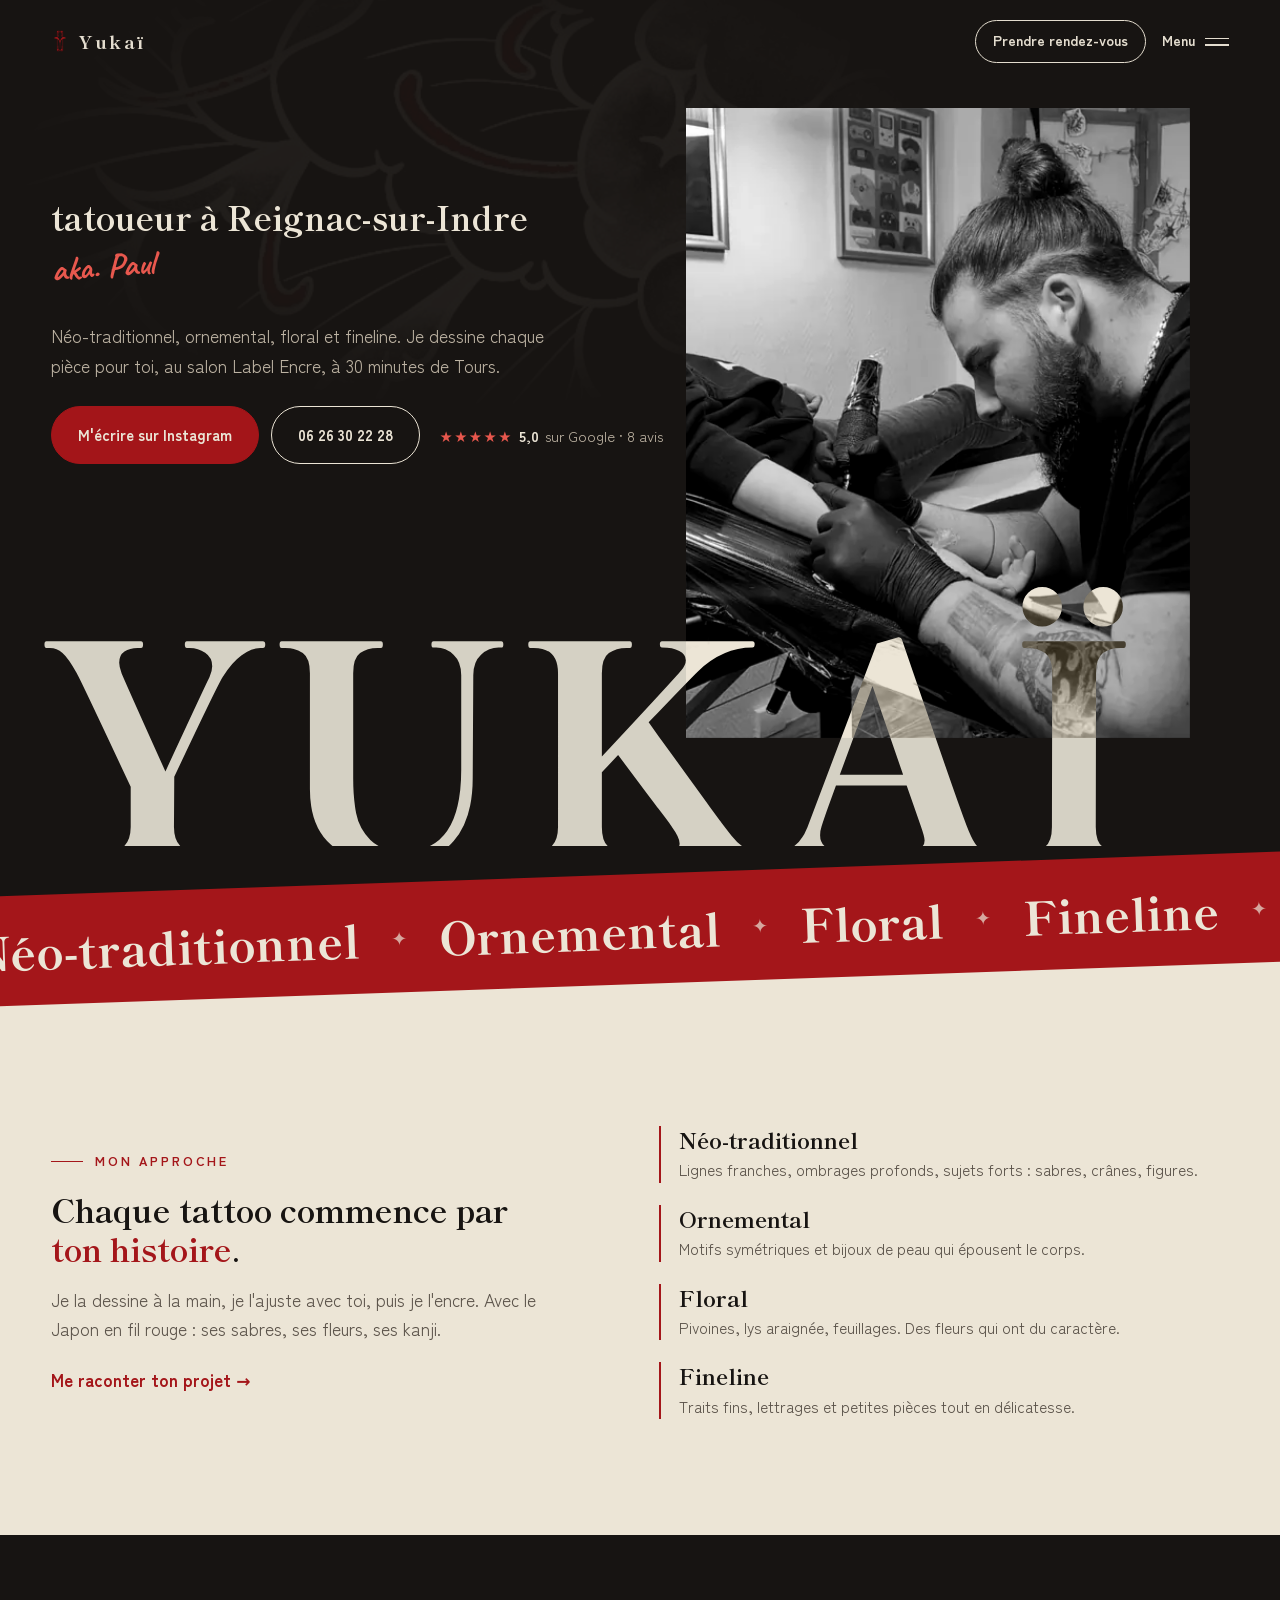
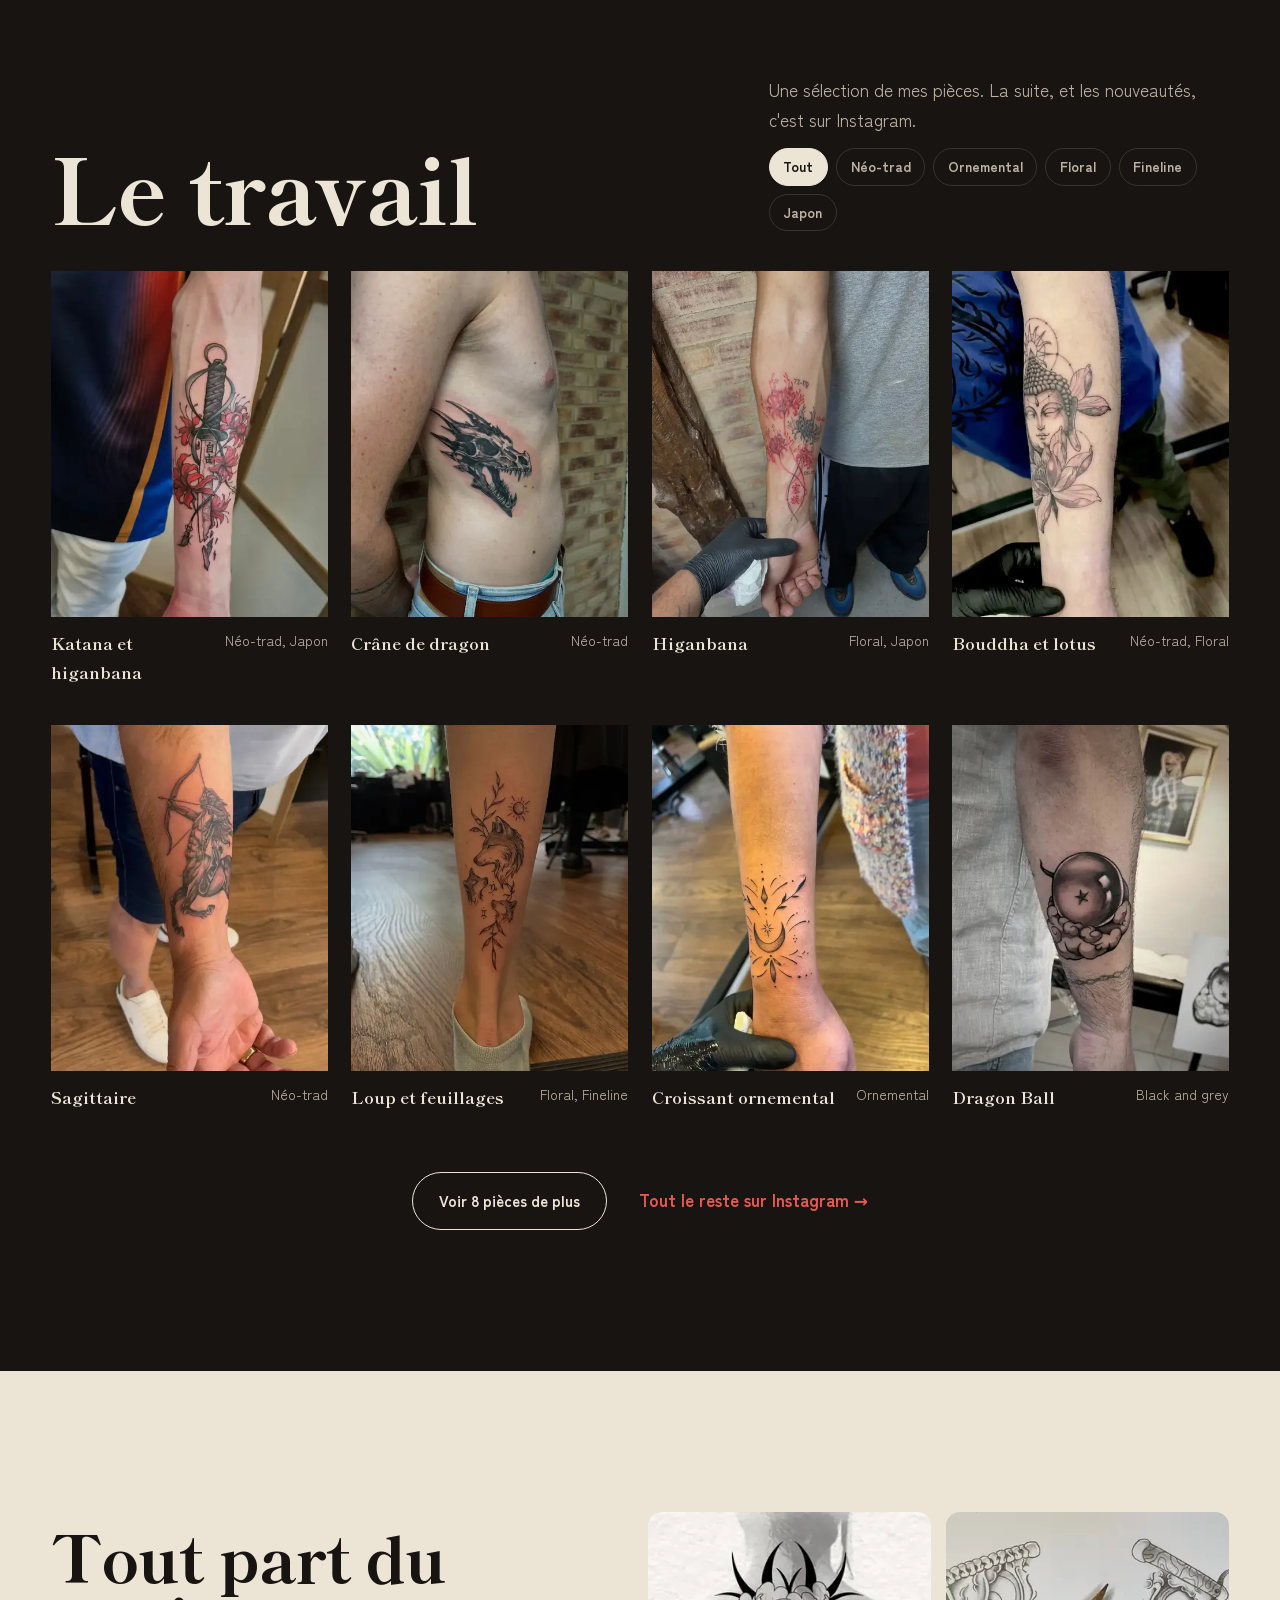
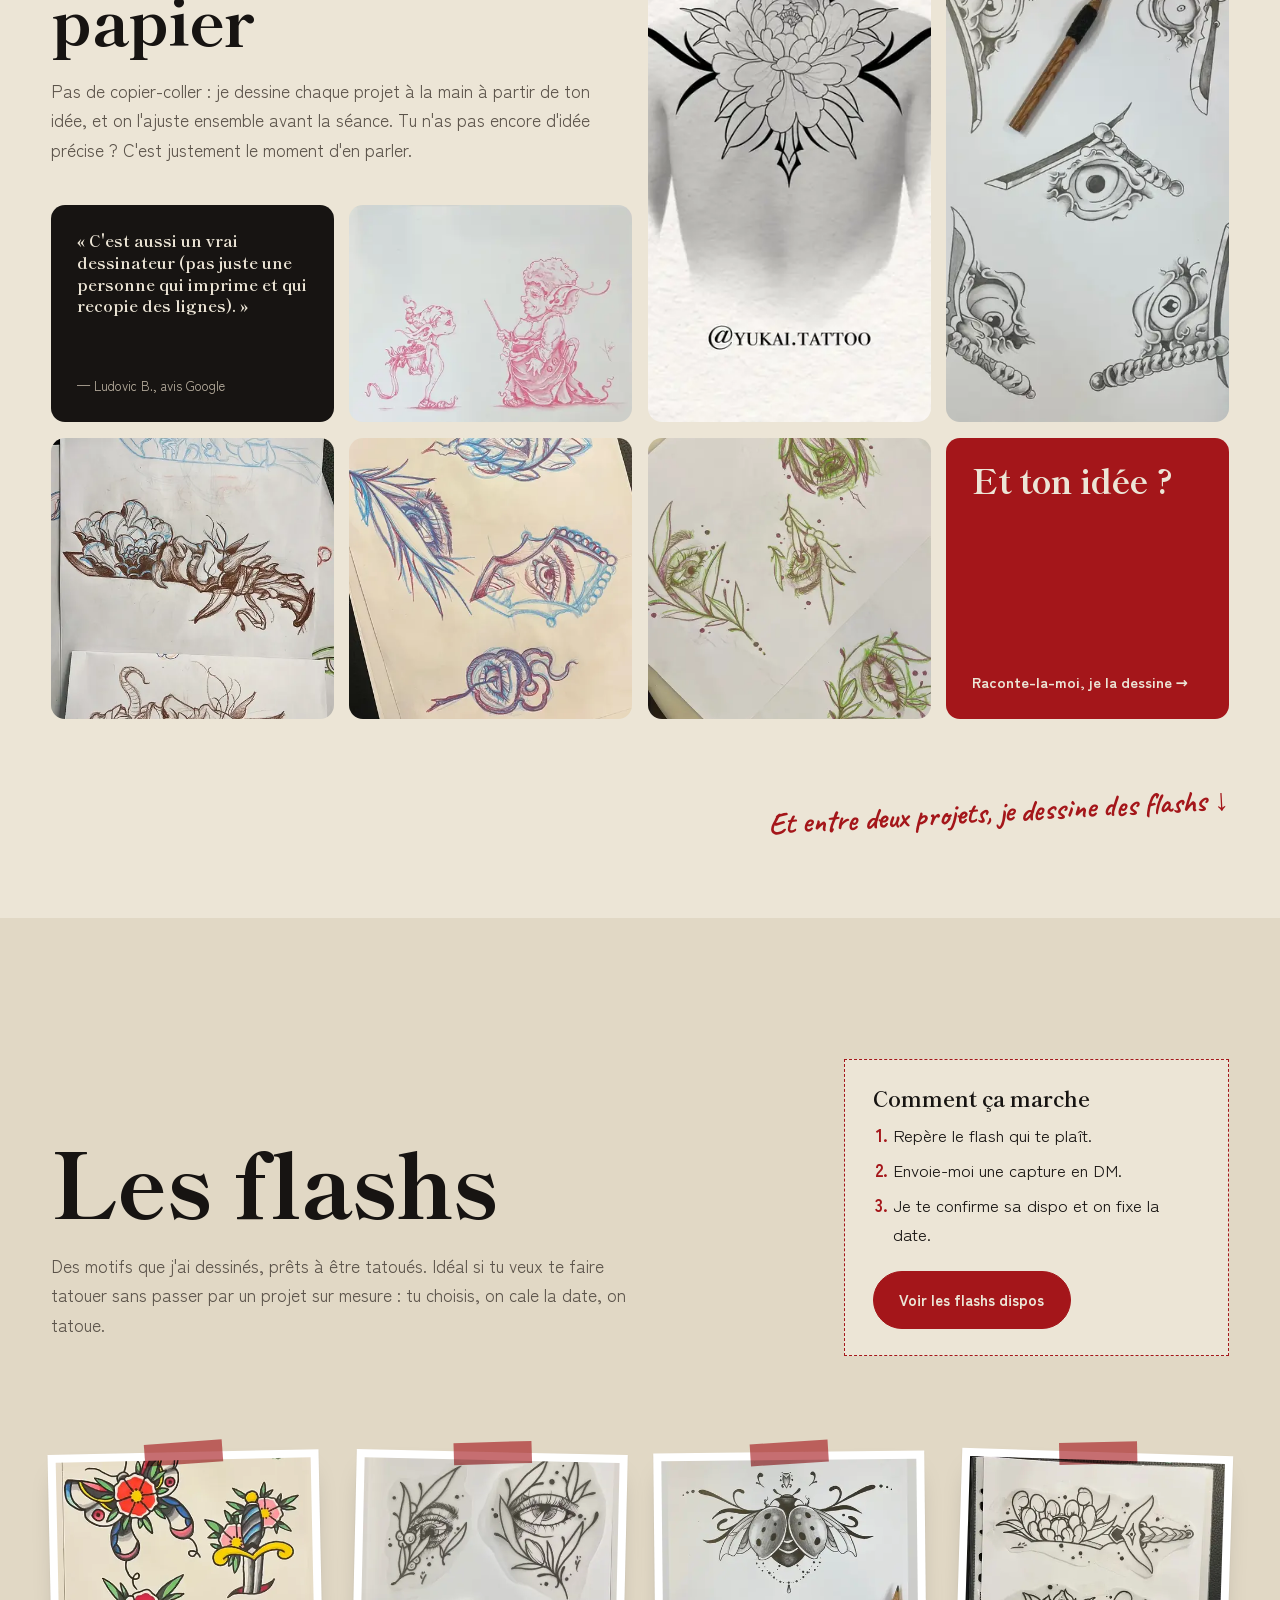
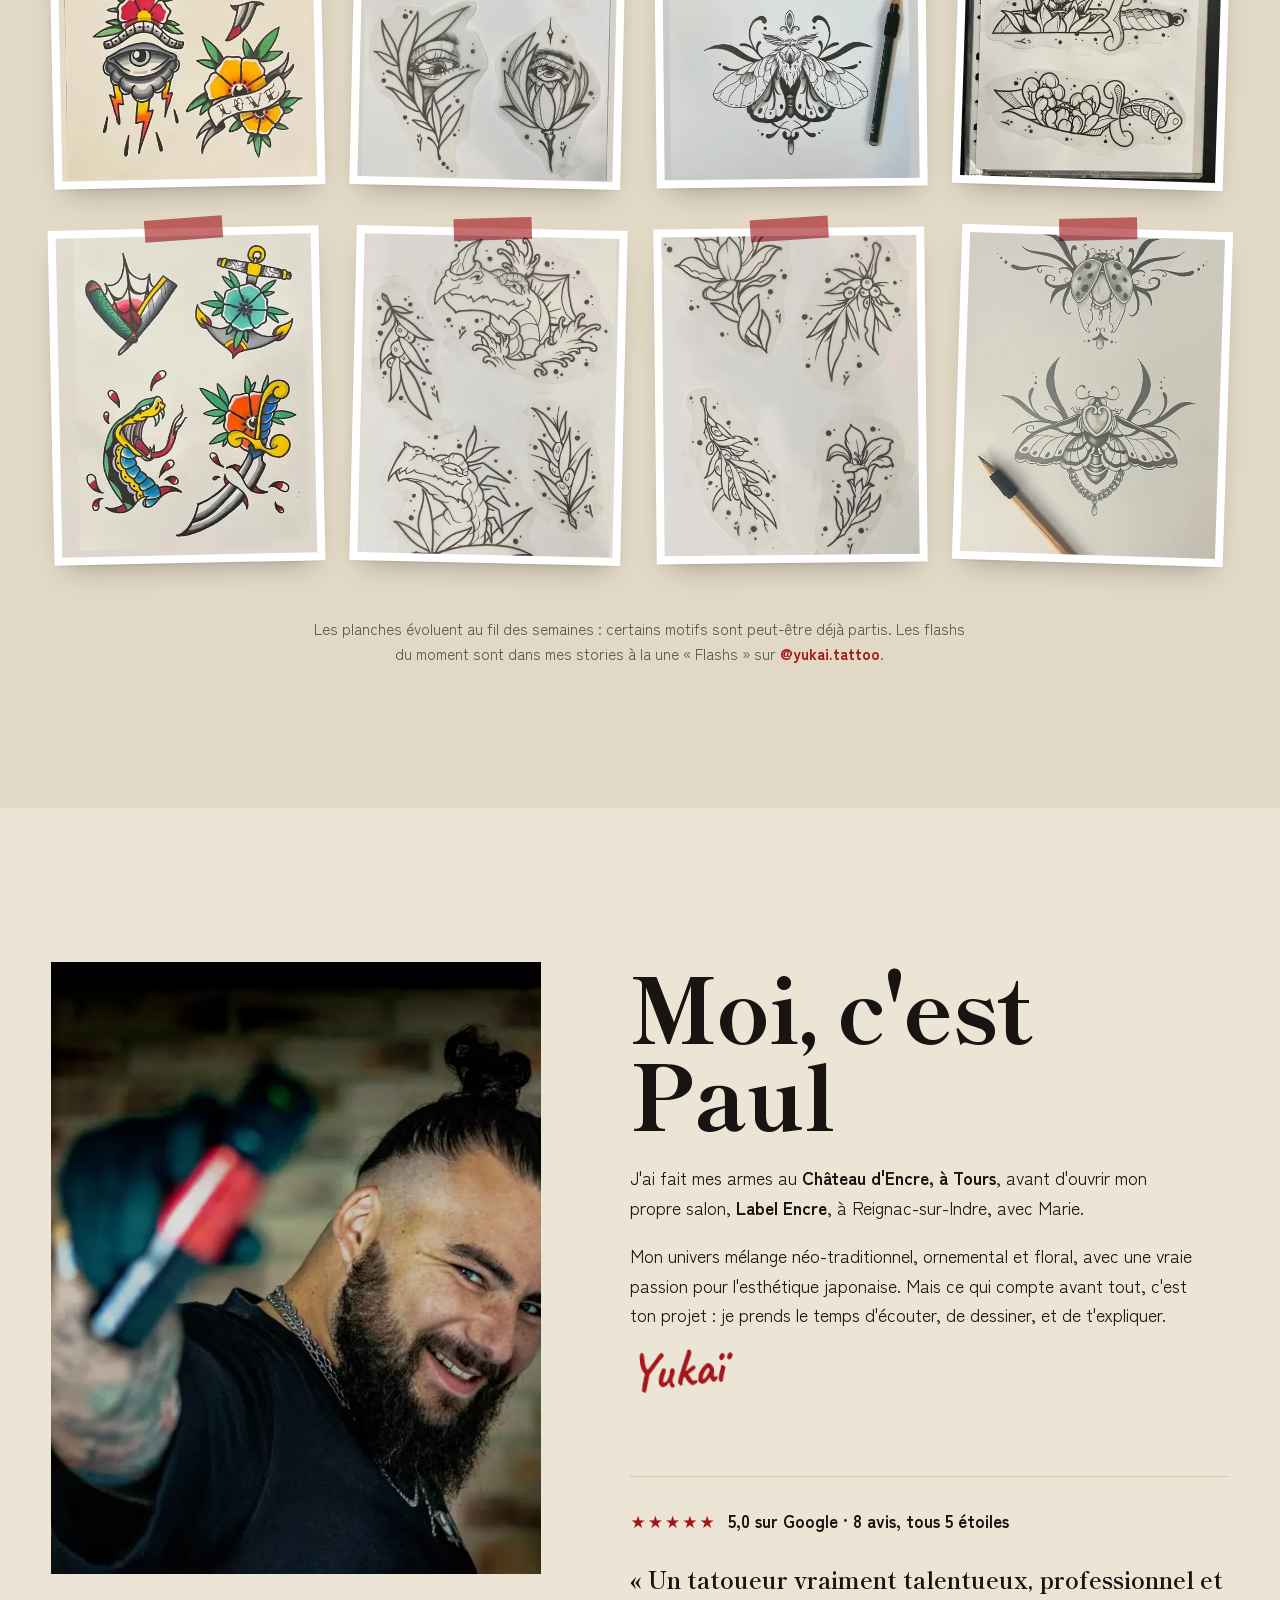
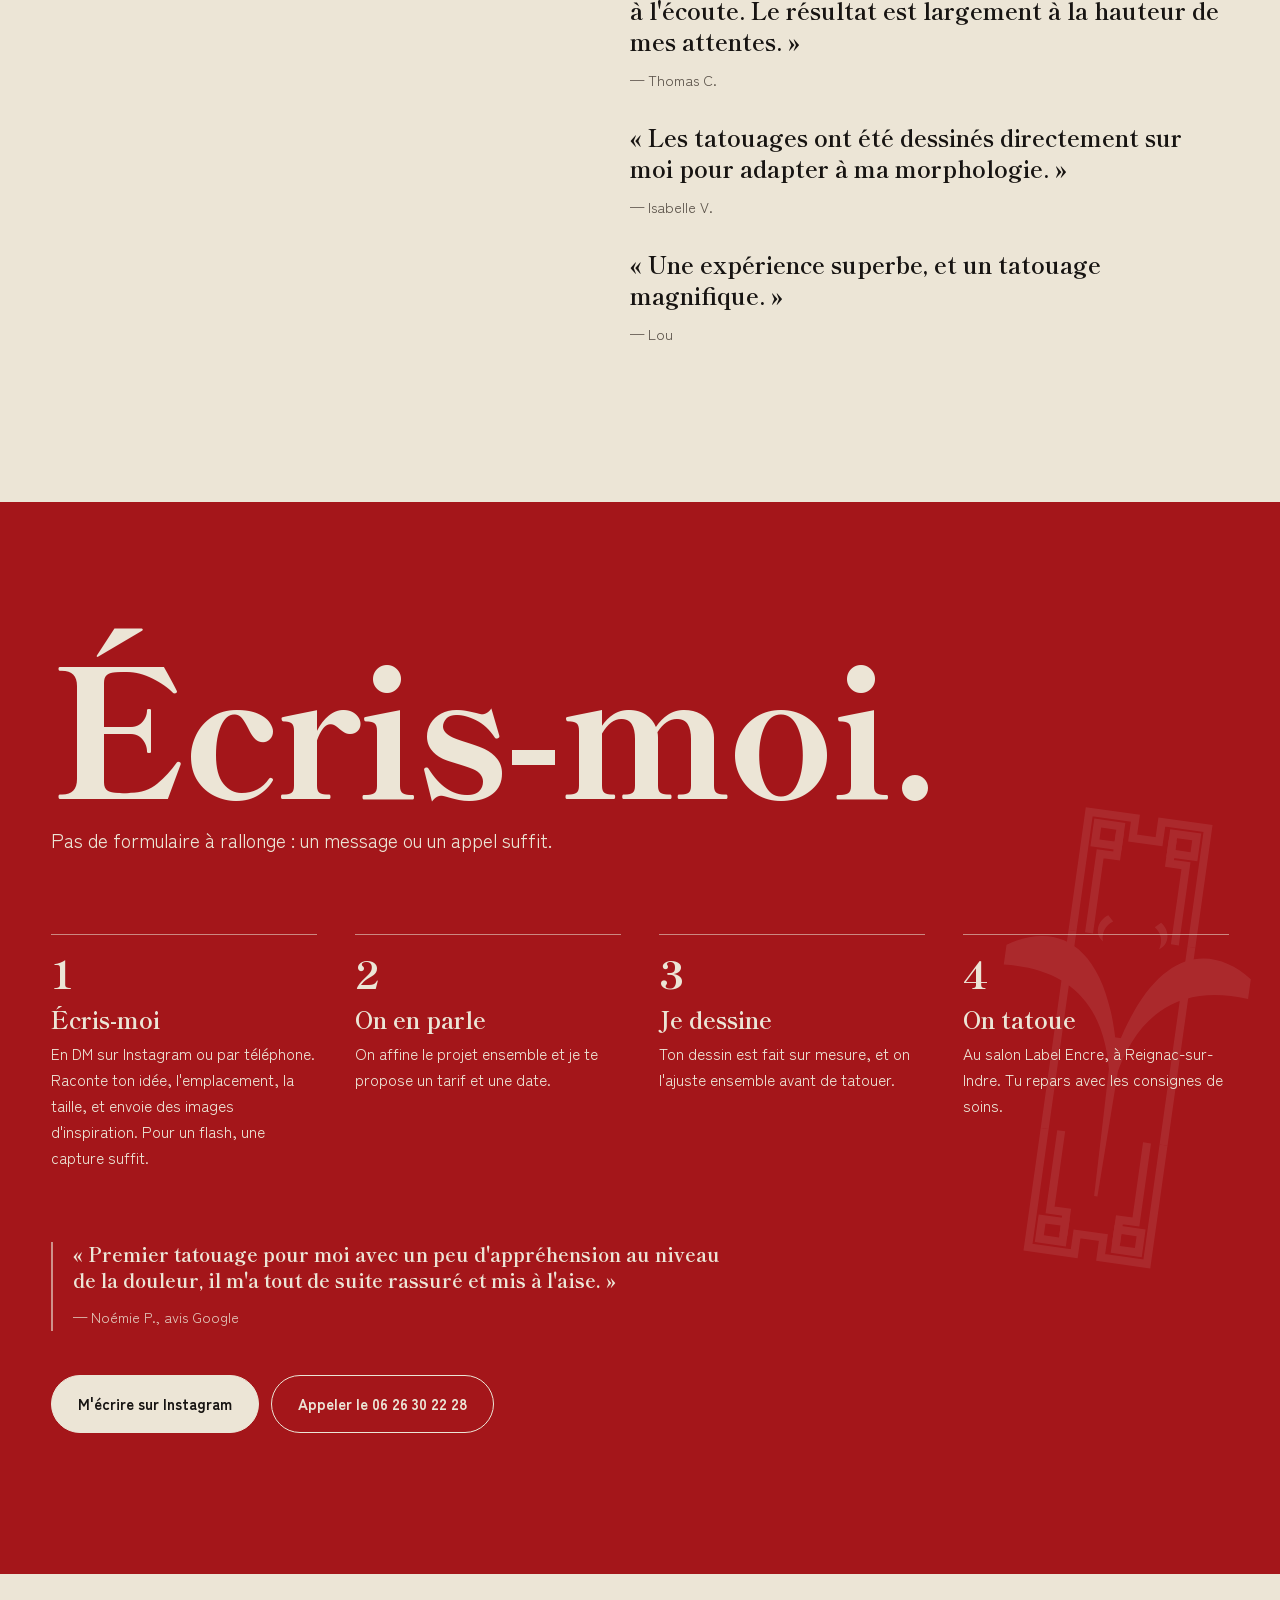
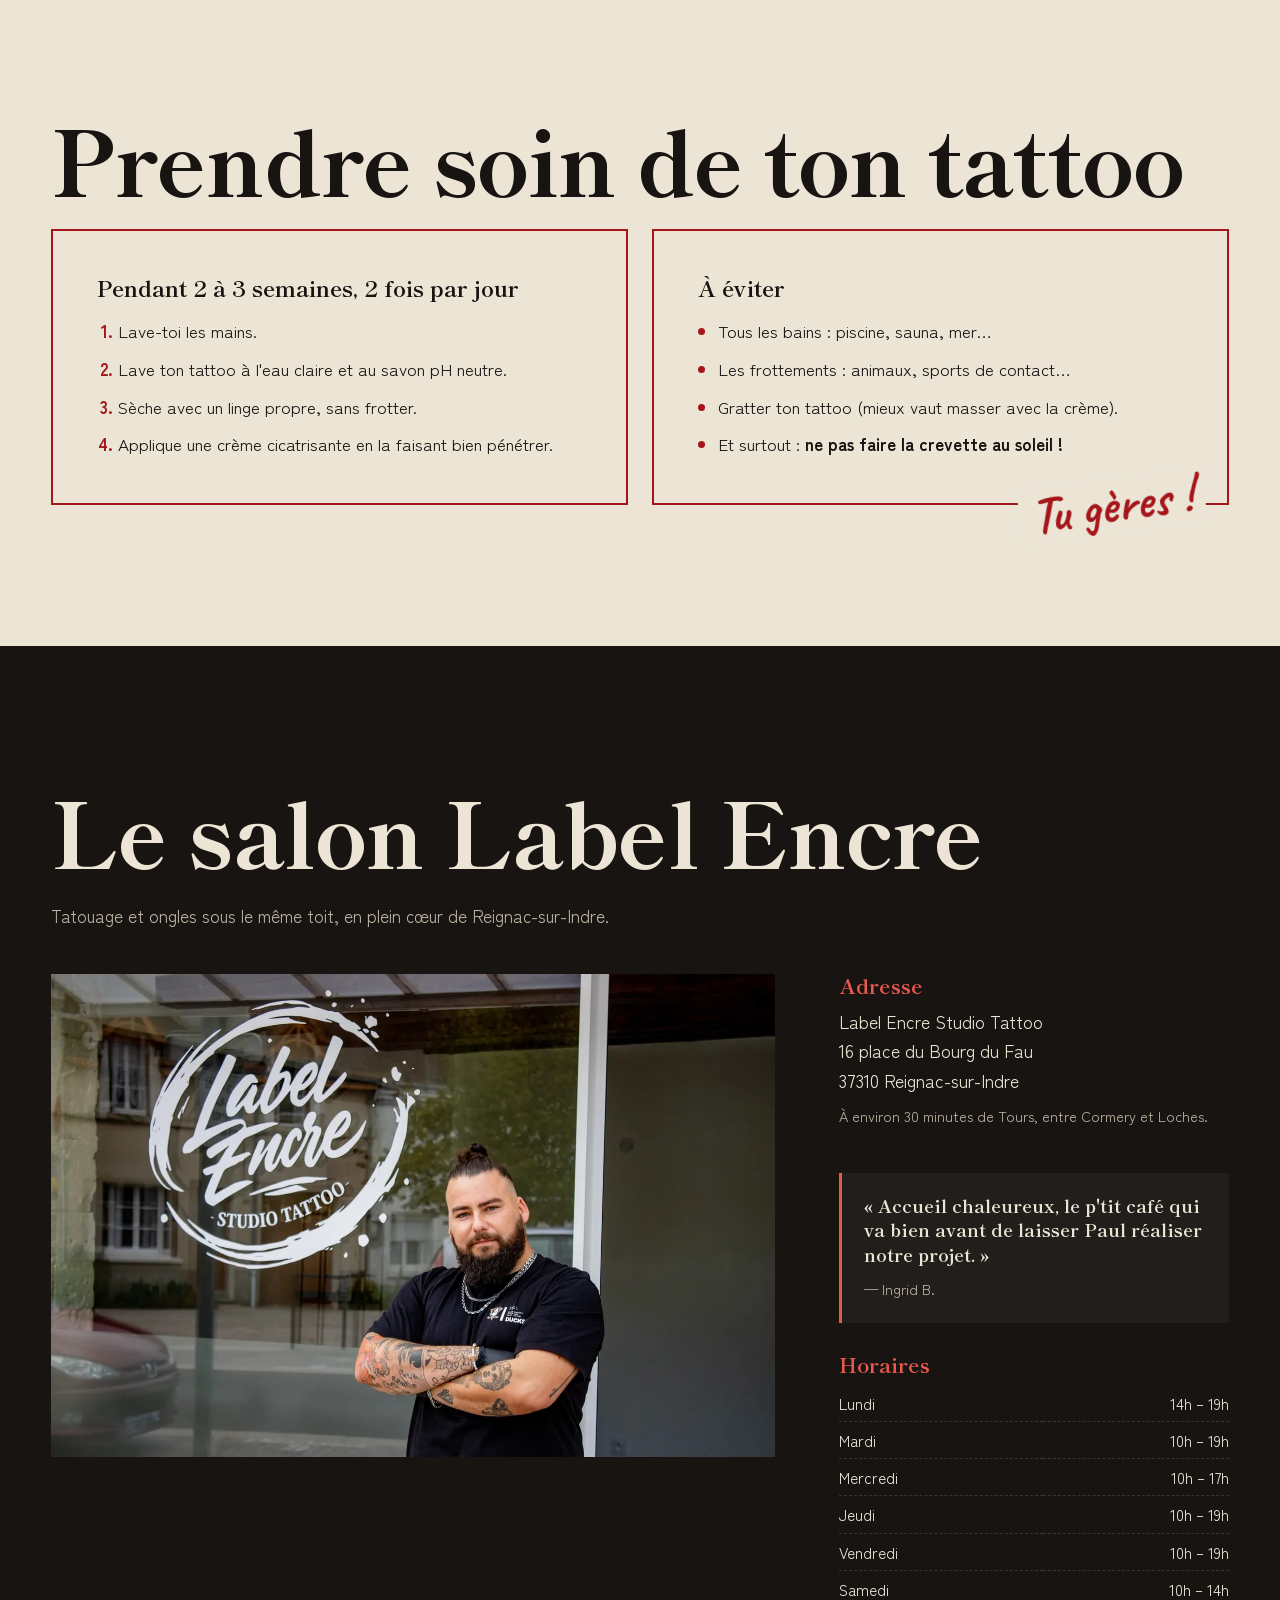
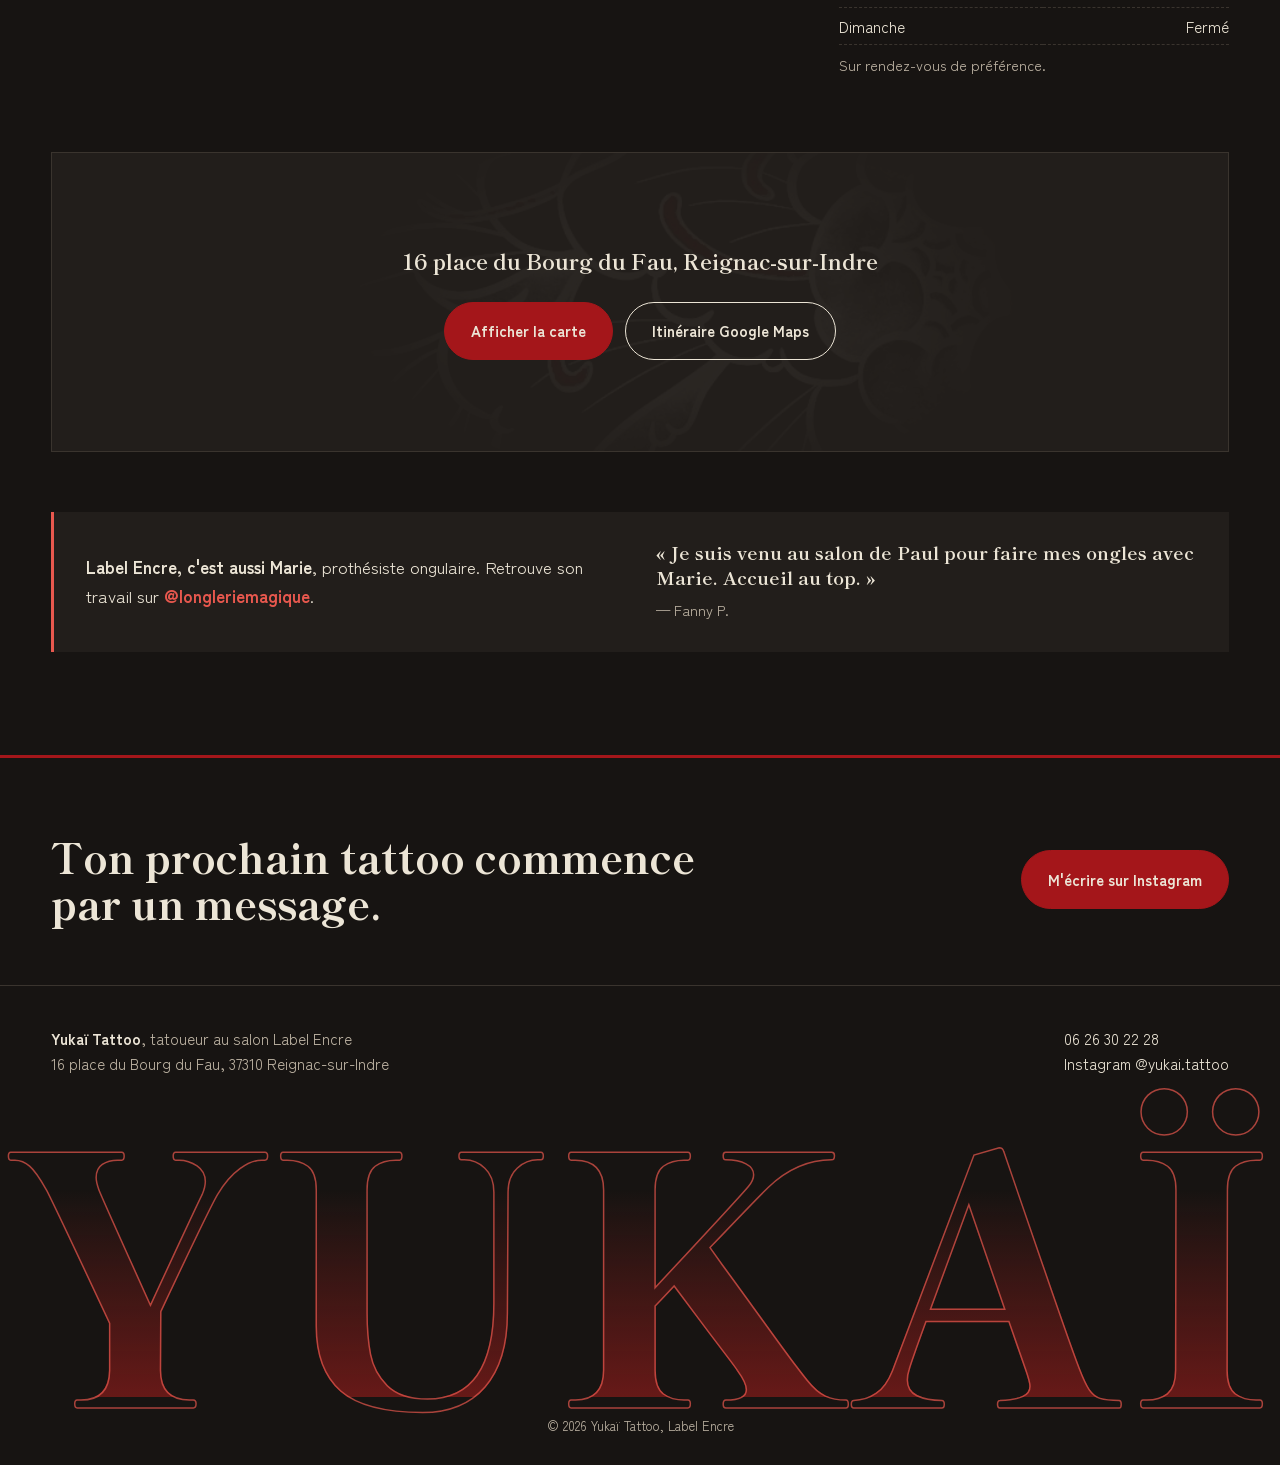
==== commit 30661841: "V3 : note Google sur la ligne des boutons du hero (évite le chevauchement avec le titre) Co-Authored" ====
--- a/v3/index.html
+++ b/v3/index.html
@@ -22,7 +22,7 @@
   <link rel="preload" href="fonts/shippori-800.woff2" as="font" type="font/woff2" crossorigin>
   <link rel="preload" href="fonts/zenkaku-400.woff2" as="font" type="font/woff2" crossorigin>
   <link rel="preload" as="image" href="../img/paul-yukai-tatoueur-reignac.webp" imagesrcset="../img/paul-yukai-tatoueur-reignac-480.webp 480w, ../img/paul-yukai-tatoueur-reignac.webp 1100w" imagesizes="(max-width: 760px) 100vw, 45vh" fetchpriority="high">
-  <link rel="stylesheet" href="style.css?v=6">
+  <link rel="stylesheet" href="style.css?v=7">
   <script>document.documentElement.classList.replace('no-js', 'js');</script>
 
   <script type="application/ld+json">
@@ -150,8 +150,8 @@
       <div class="actions">
         <a class="btn" href="https://ig.me/m/yukai.tattoo" target="_blank" rel="noopener">M'écrire sur Instagram</a>
         <a class="btn btn-line" href="tel:+33626302228">06 26 30 22 28</a>
-      </div>
-      <a class="hero-rating" href="https://www.google.com/maps/search/?api=1&amp;query=Label+Encre+Studio+Tattoo+Reignac-sur-Indre" target="_blank" rel="noopener"><span aria-hidden="true">★★★★★</span> <b>5,0</b> sur Google · 8 avis</a>
+        <a class="hero-rating" href="https://www.google.com/maps/search/?api=1&amp;query=Label+Encre+Studio+Tattoo+Reignac-sur-Indre" target="_blank" rel="noopener"><span aria-hidden="true">★★★★★</span> <b>5,0</b> sur Google · 8 avis</a>
+      </div>
     </div>
   </section>
 
--- a/v3/style.css
+++ b/v3/style.css
@@ -198,9 +198,10 @@
   color: var(--washi); mix-blend-mode: difference; white-space: nowrap;
 }
 .hero-aka { position: relative; z-index: 3; display: inline-block; font-family: var(--f-hand); font-weight: 700; font-size: 2.1rem; color: var(--shu-light); margin: 6px 0 22px; transform: rotate(-4deg); transform-origin: left; }
-.hero-bottom { position: relative; z-index: 3; max-width: min(42vw, 520px); }
-.hero-lead { color: var(--haze); font-size: 1.08rem; margin-bottom: 26px; }
-.hero-rating { display: inline-flex; align-items: center; gap: 6px; margin-top: 20px; font-size: .92rem; color: var(--haze); text-decoration: none; }
+.hero-bottom { position: relative; z-index: 3; max-width: min(50vw, 700px); }
+.hero-bottom .actions { align-items: center; }
+.hero-lead { color: var(--haze); font-size: 1.08rem; margin-bottom: 26px; max-width: 520px; }
+.hero-rating { display: inline-flex; align-items: center; gap: 6px; margin-left: 8px; font-size: .92rem; color: var(--haze); text-decoration: none; }
 .hero-rating span { color: var(--shu-light); letter-spacing: .1em; }
 .hero-rating b { color: var(--washi); }
 .hero-rating:hover { color: var(--washi); }
@@ -460,6 +461,7 @@
   .giant { position: relative; left: -.03em; bottom: auto; display: block; font-size: 23.5vw; margin: -.52em 0 14px; }
   .hero-peony { width: 160vw; left: -40vw; top: -4vh; }
   .hero-bottom { padding-bottom: 60px; }
+  .hero-rating { margin: 6px 0 0; flex-basis: 100%; }
 
   .work-head { flex-direction: column; align-items: flex-start; gap: 18px; }
   .work-grid { grid-template-columns: 1fr 1fr; gap: 22px 12px; }
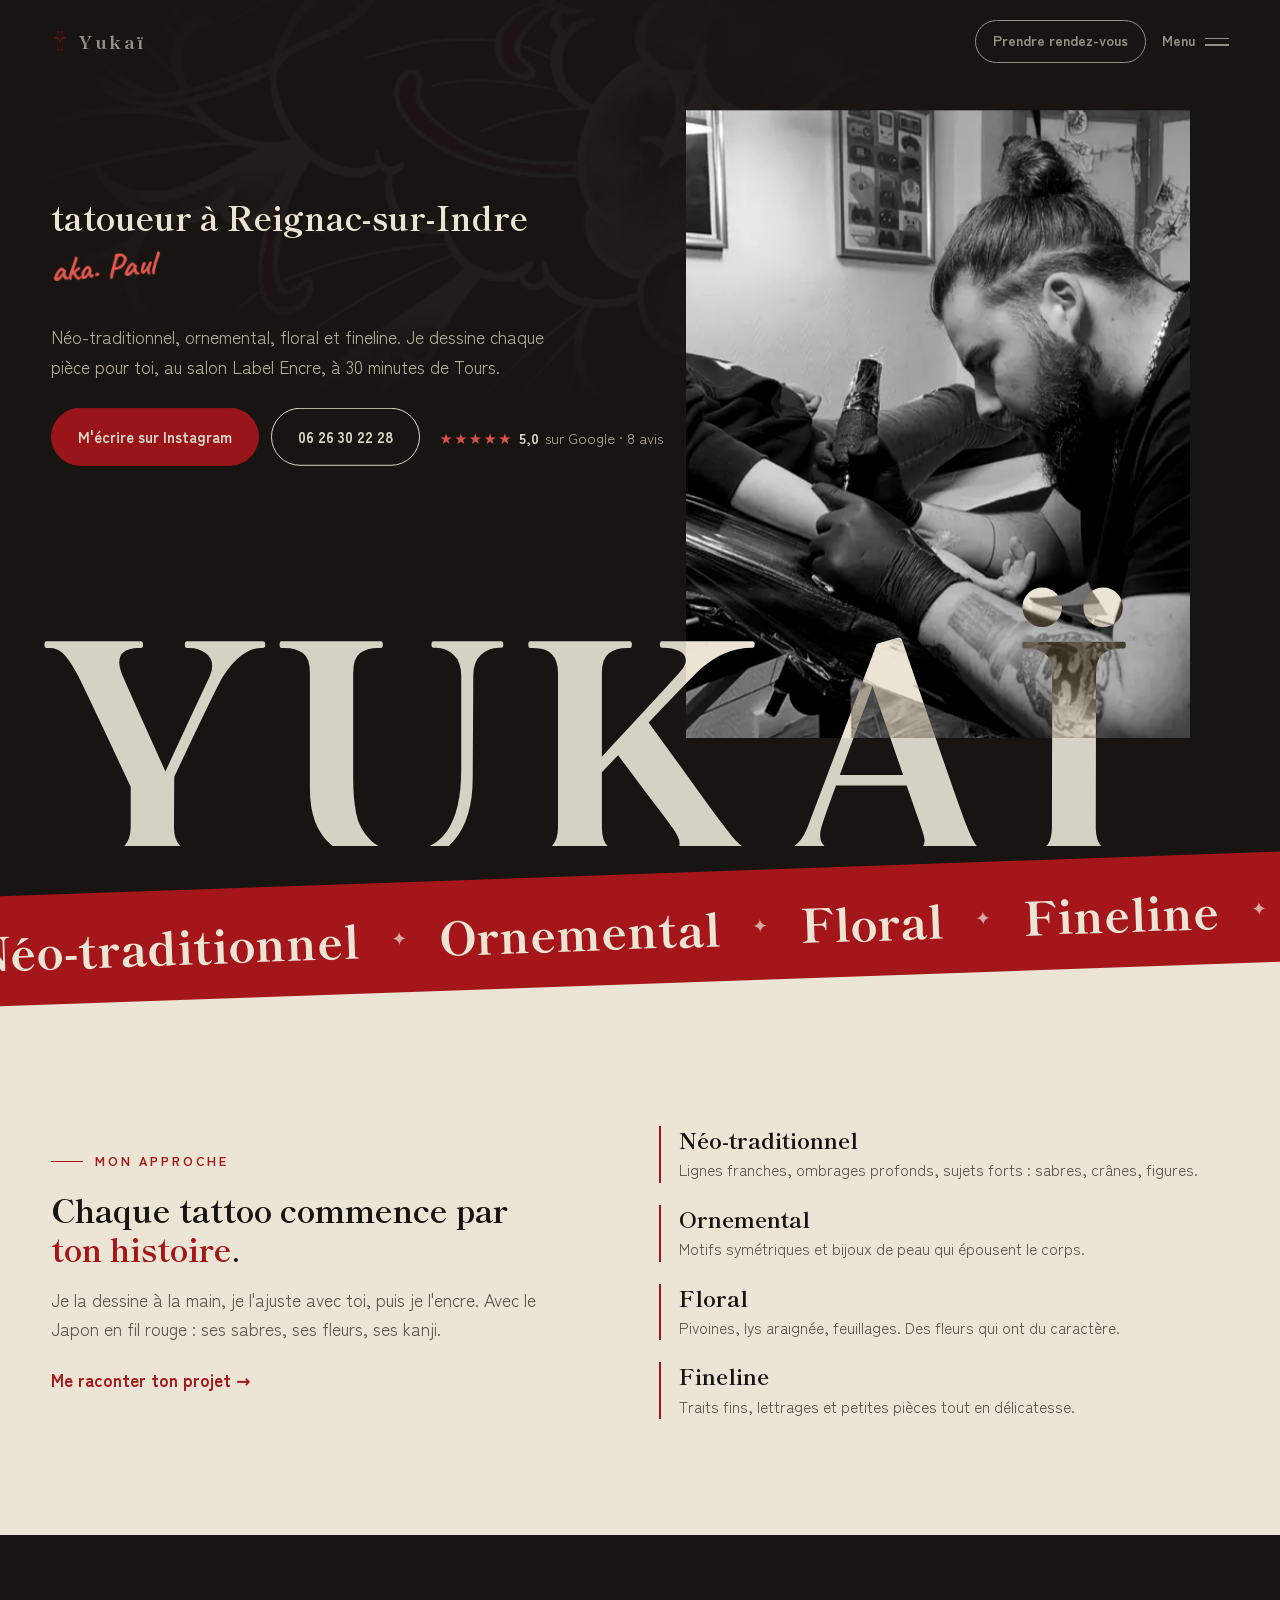
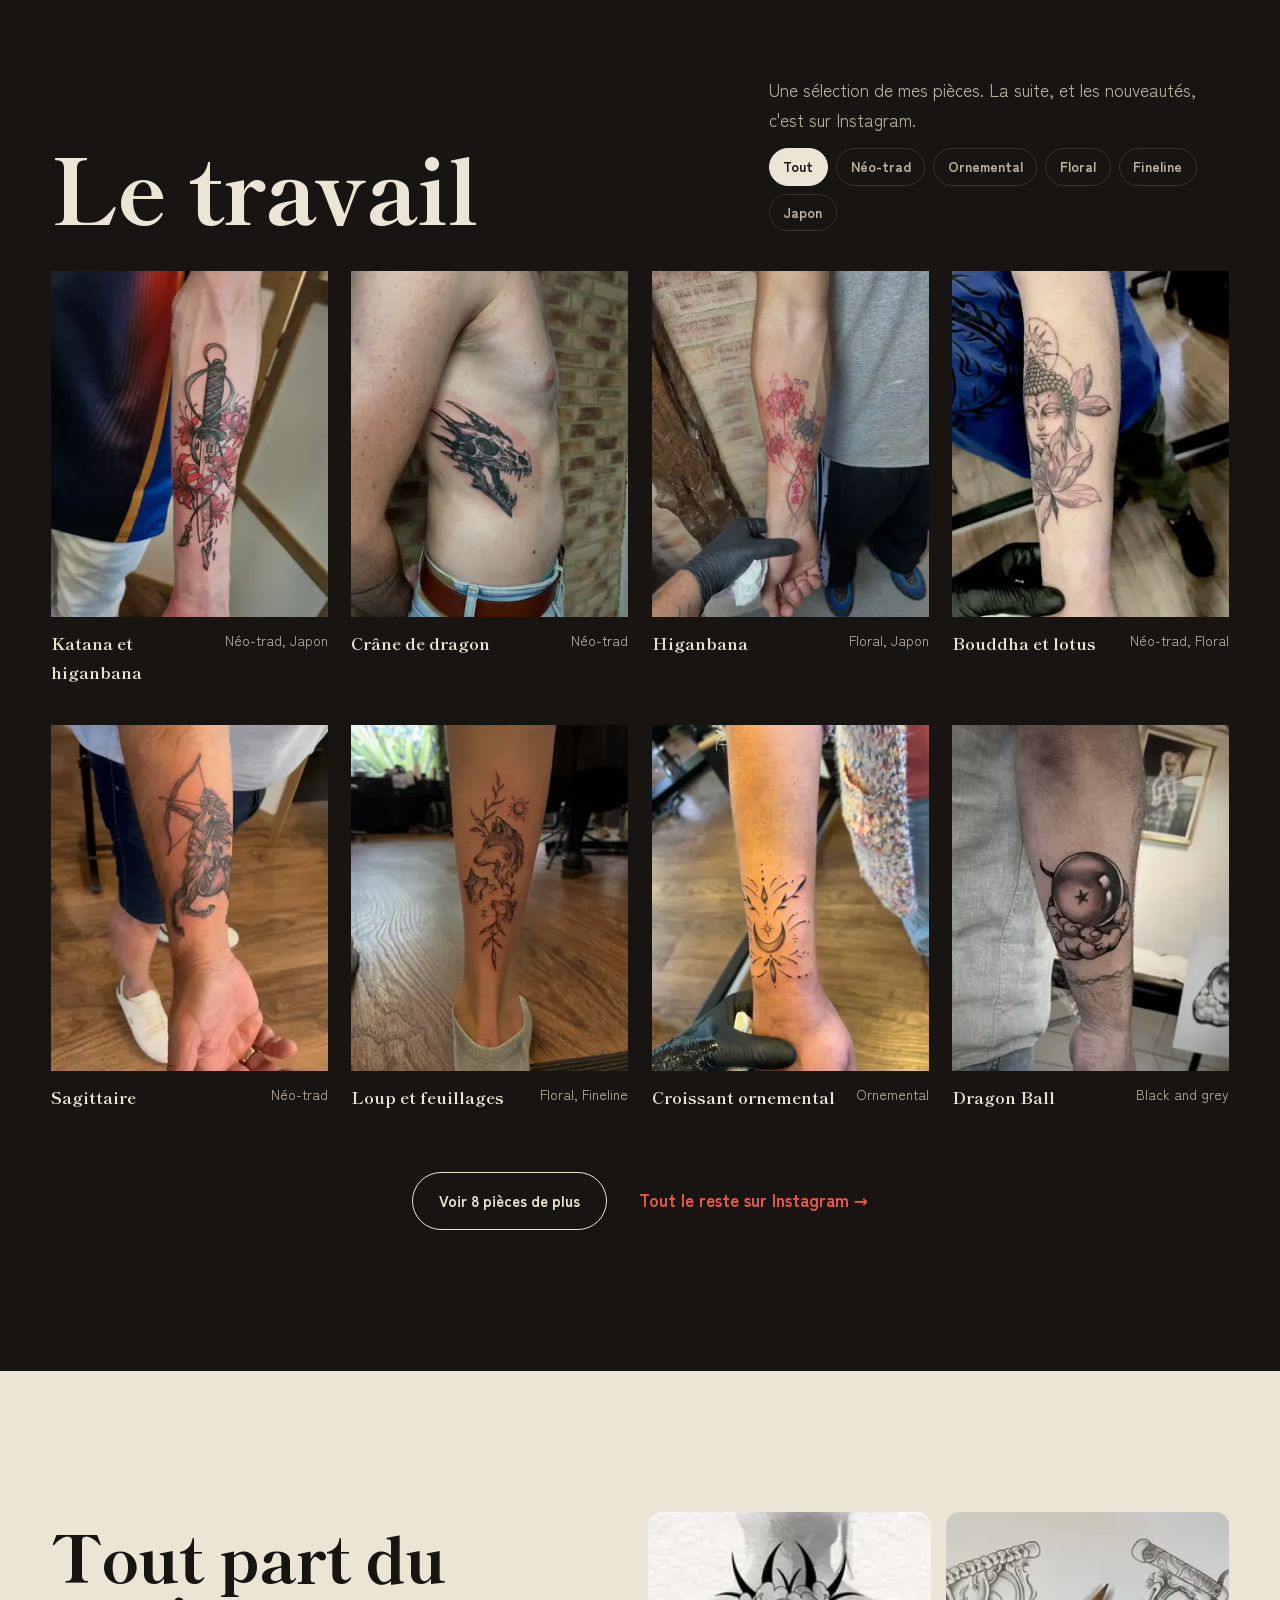
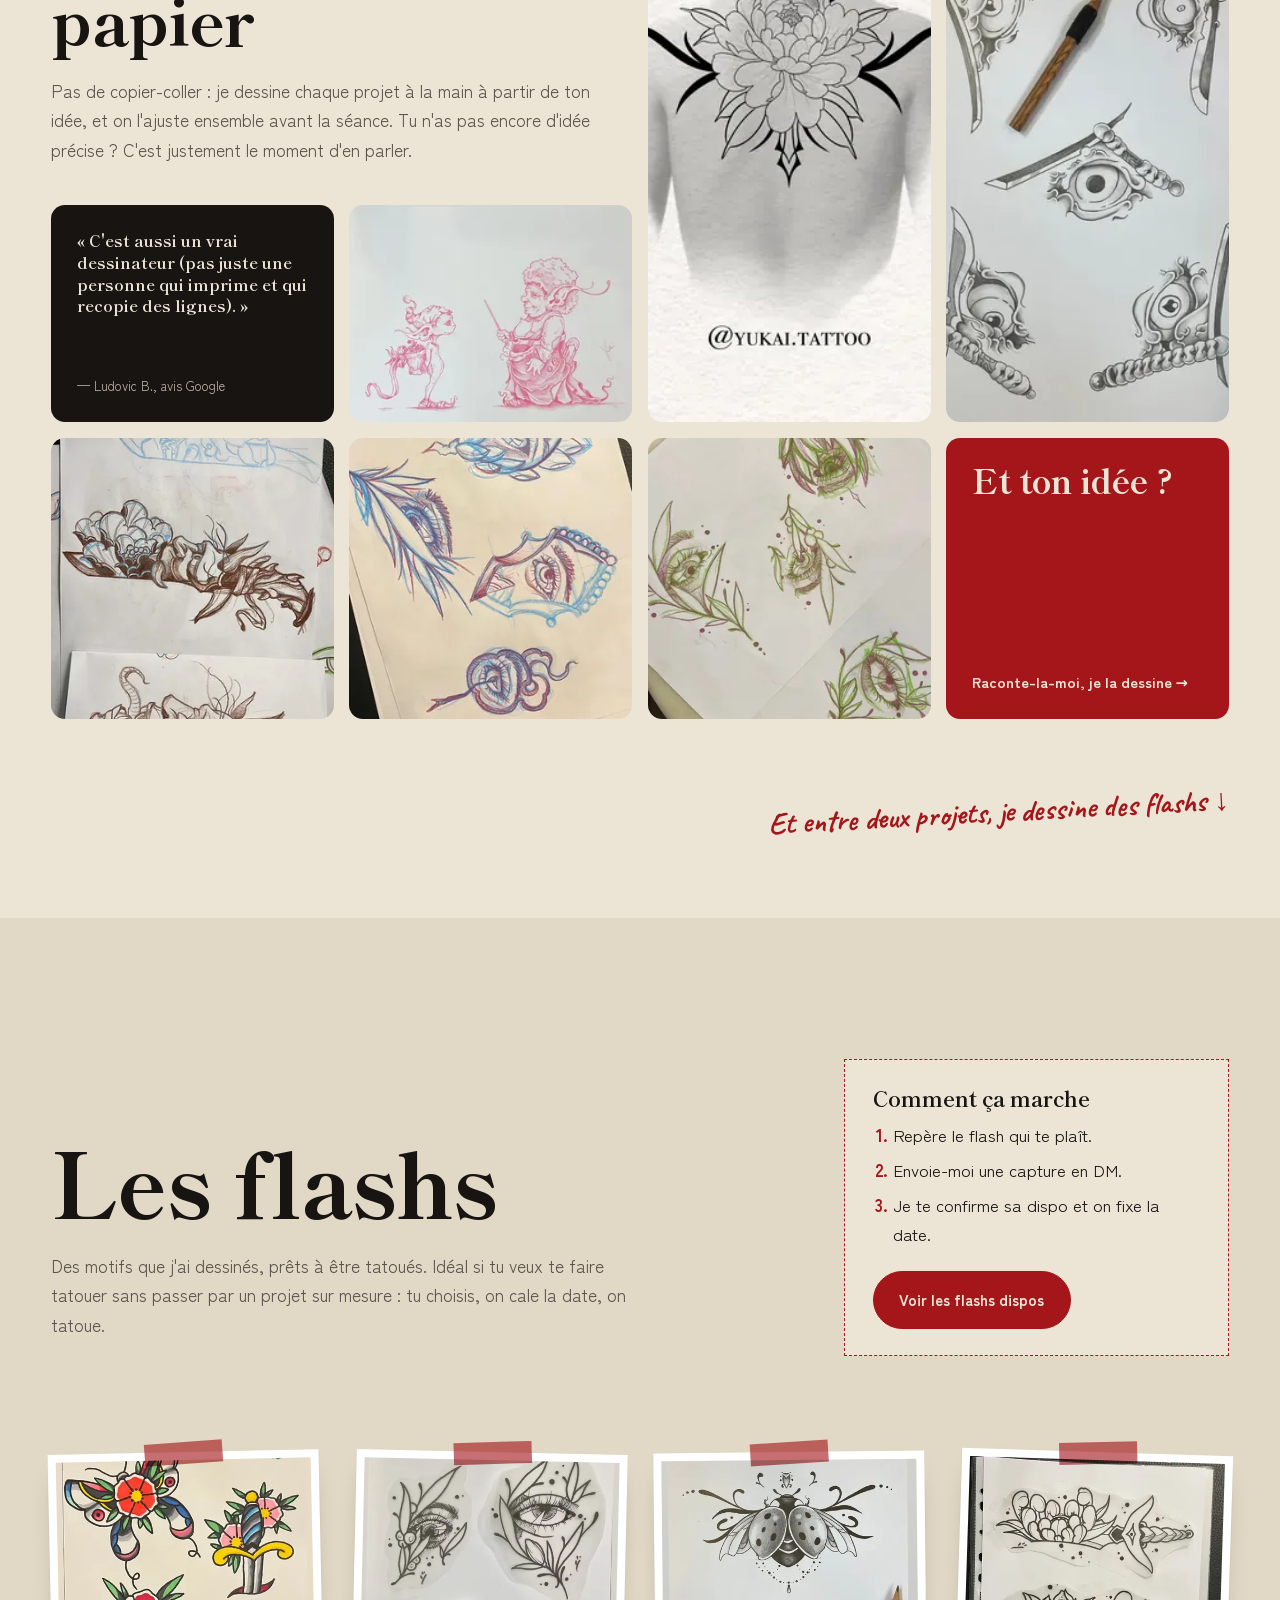
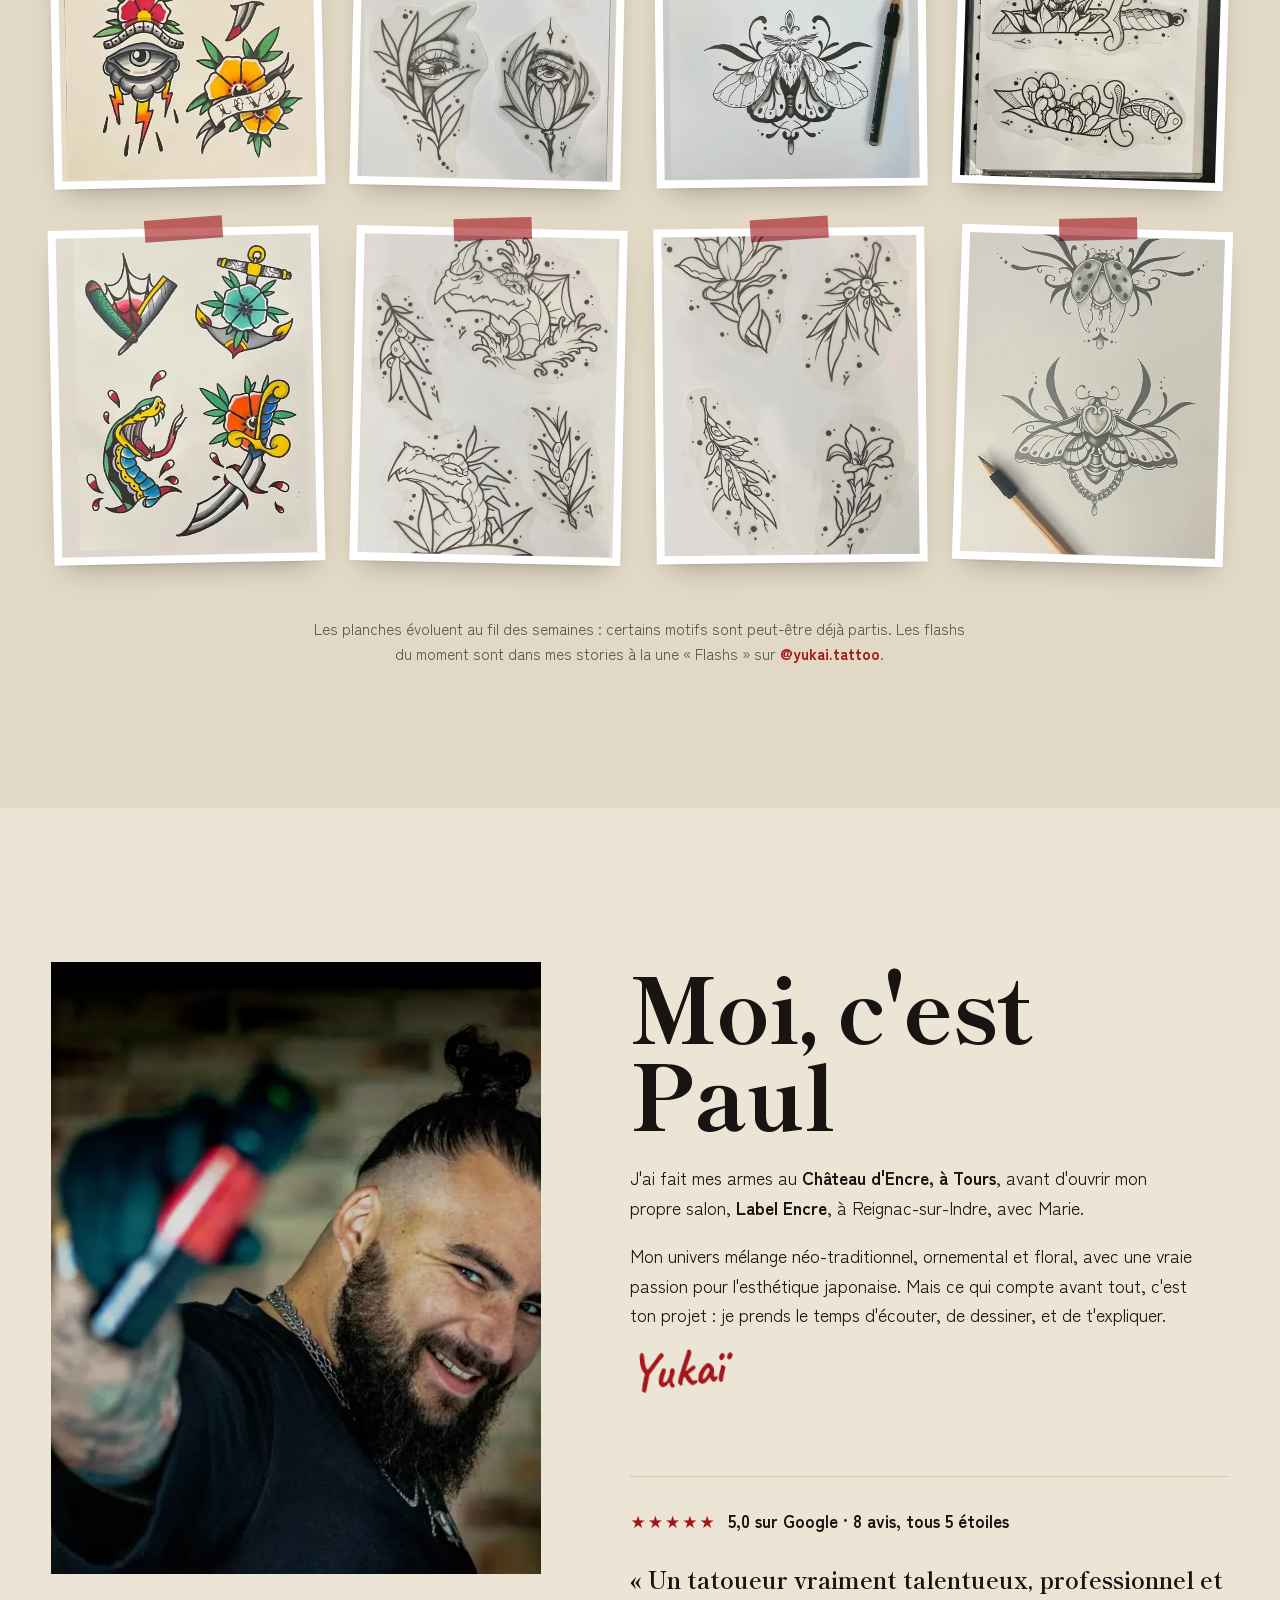
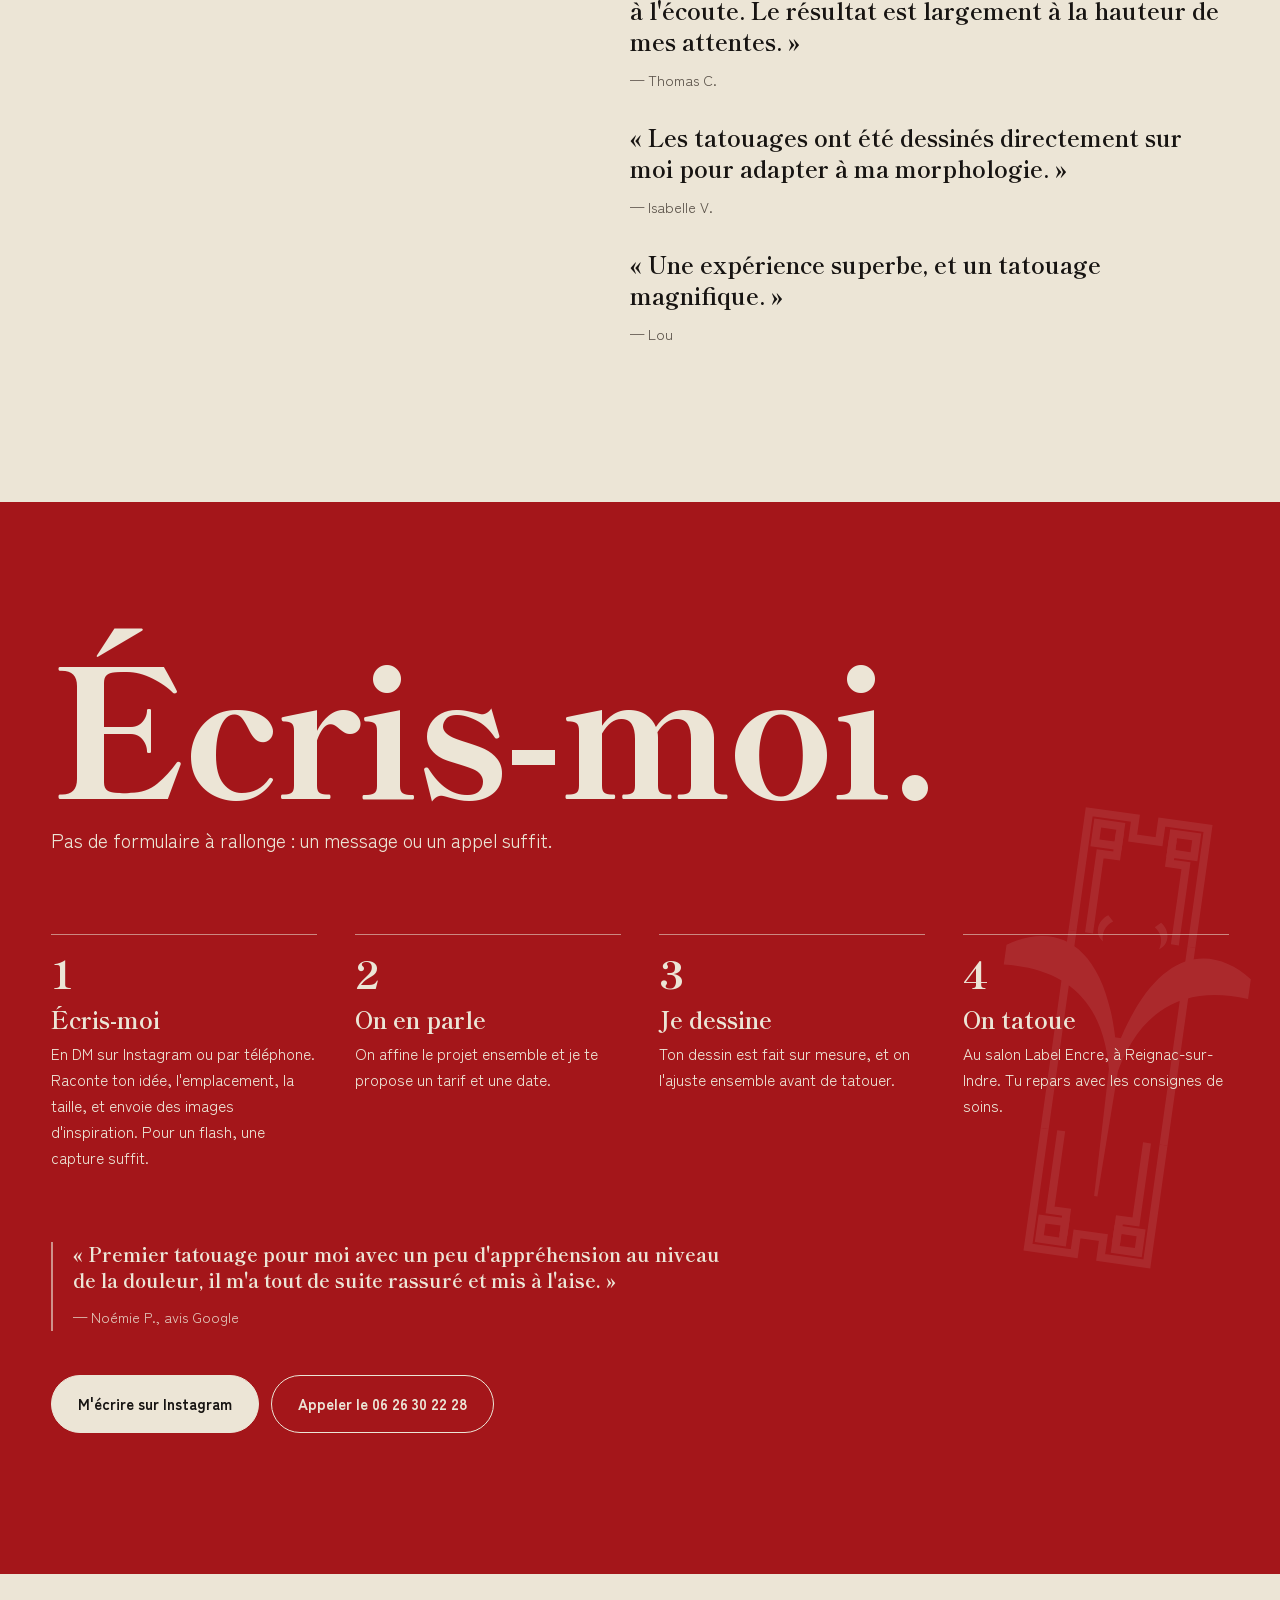
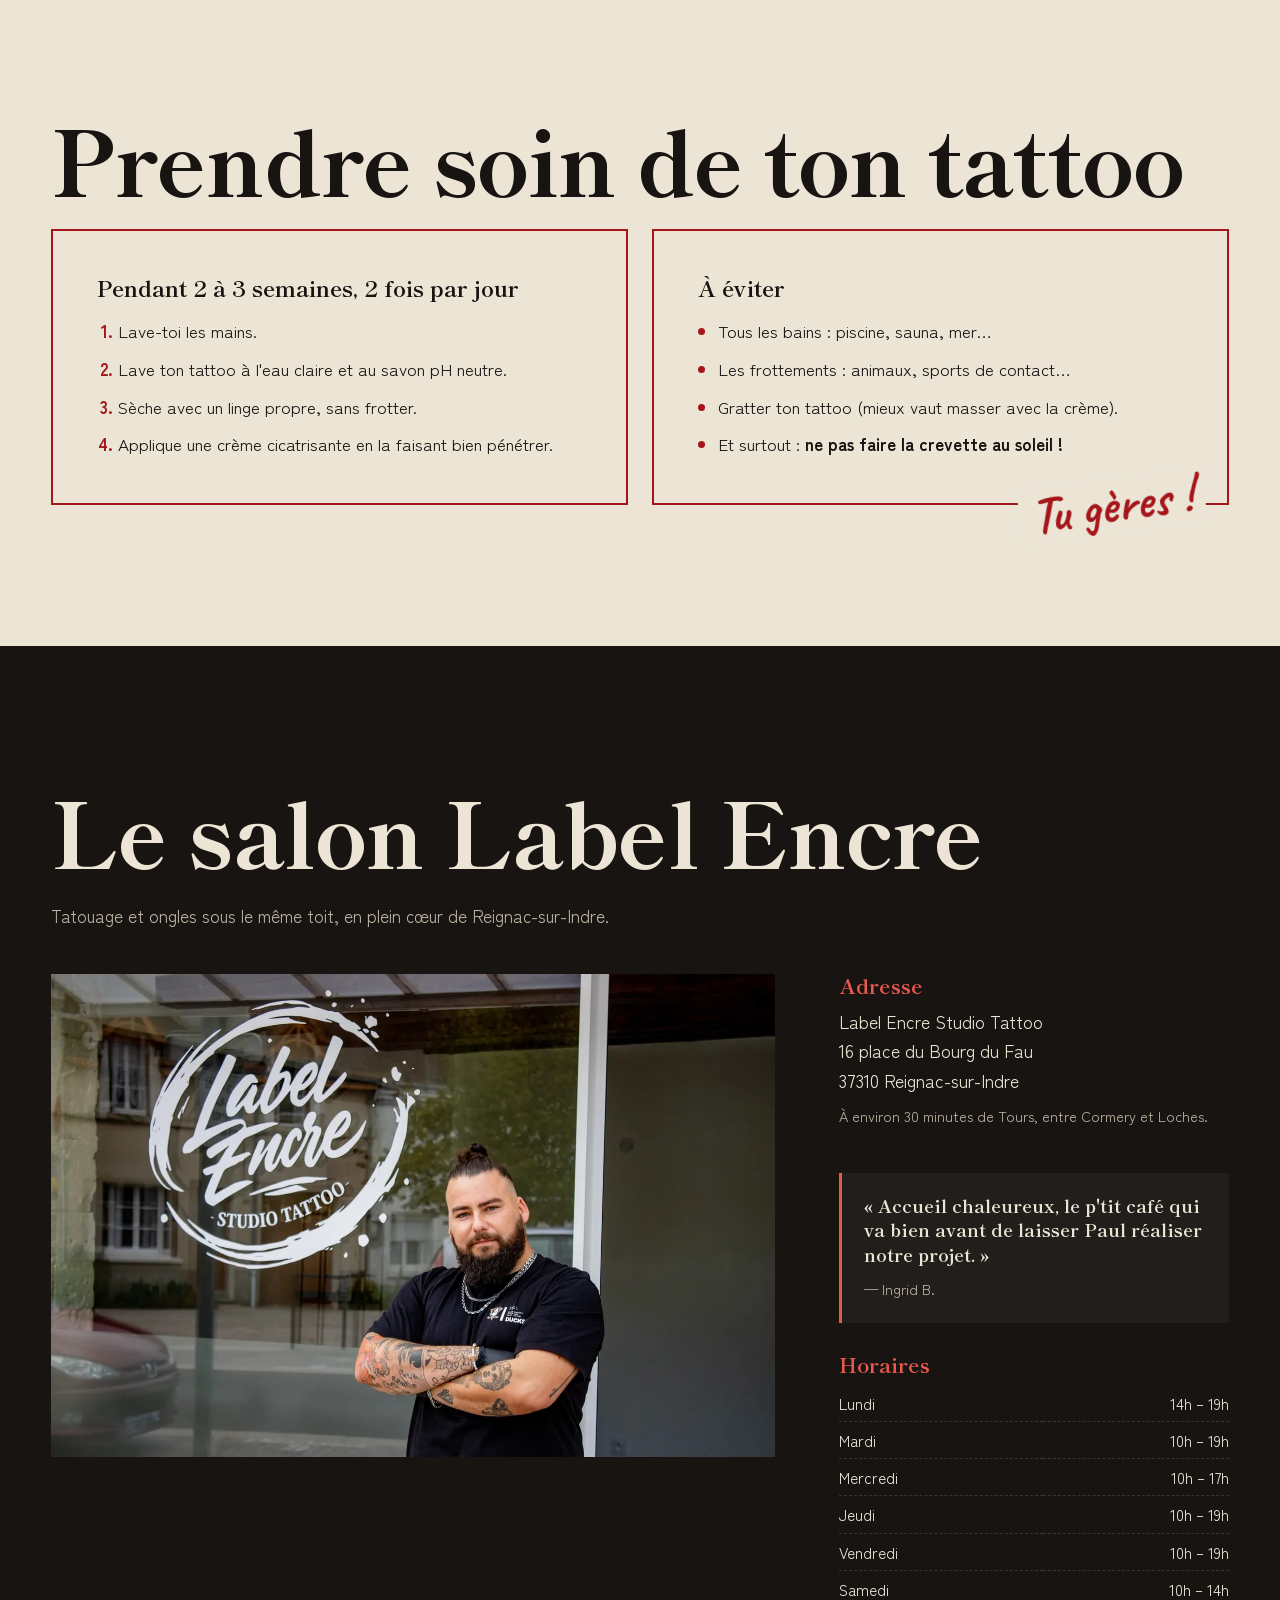
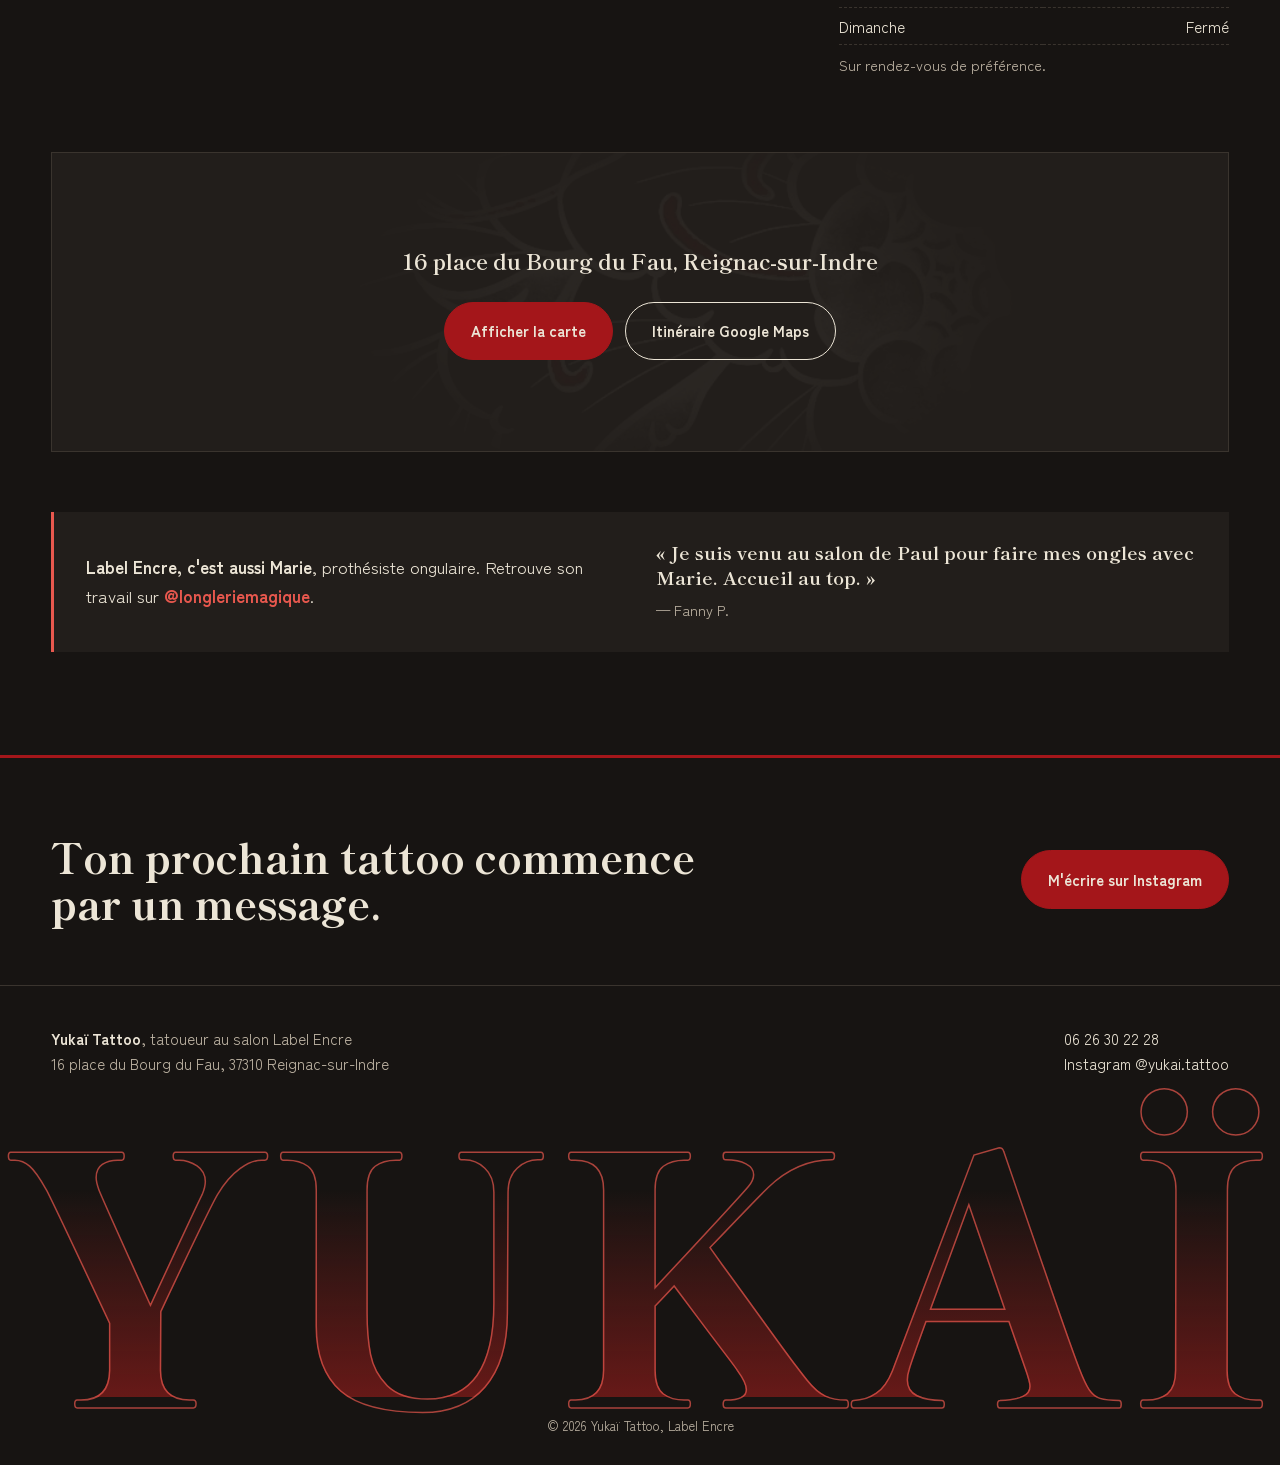
==== commit 108fca74: "V3 perf : variantes d'images 320/760, polices du premier écran préchargées, pas d'intro sur mobile C" ====
--- a/v3/index.html
+++ b/v3/index.html
@@ -21,8 +21,11 @@
   <!-- Ressources critiques : police du titre + photo du hero -->
   <link rel="preload" href="fonts/shippori-800.woff2" as="font" type="font/woff2" crossorigin>
   <link rel="preload" href="fonts/zenkaku-400.woff2" as="font" type="font/woff2" crossorigin>
-  <link rel="preload" as="image" href="../img/paul-yukai-tatoueur-reignac.webp" imagesrcset="../img/paul-yukai-tatoueur-reignac-480.webp 480w, ../img/paul-yukai-tatoueur-reignac.webp 1100w" imagesizes="(max-width: 760px) 100vw, 45vh" fetchpriority="high">
-  <link rel="stylesheet" href="style.css?v=7">
+  <link rel="preload" href="fonts/shippori-700.woff2" as="font" type="font/woff2" crossorigin>
+  <link rel="preload" href="fonts/zenkaku-700.woff2" as="font" type="font/woff2" crossorigin>
+  <link rel="preload" href="fonts/caveat-700.woff2" as="font" type="font/woff2" crossorigin>
+  <link rel="preload" as="image" href="../img/paul-yukai-tatoueur-reignac.webp" imagesrcset="../img/paul-yukai-tatoueur-reignac-480.webp 480w, ../img/paul-yukai-tatoueur-reignac-760.webp 760w, ../img/paul-yukai-tatoueur-reignac.webp 1100w" imagesizes="(max-width: 760px) 100vw, 45vh" fetchpriority="high">
+  <link rel="stylesheet" href="style.css?v=8">
   <script>document.documentElement.classList.replace('no-js', 'js');</script>
 
   <script type="application/ld+json">
@@ -135,7 +138,7 @@
     <div class="hero-peony peony" aria-hidden="true"></div>
     <figure class="hero-photo">
       <img src="../img/paul-yukai-tatoueur-reignac.webp"
-           srcset="../img/paul-yukai-tatoueur-reignac-480.webp 480w, ../img/paul-yukai-tatoueur-reignac.webp 1100w"
+           srcset="../img/paul-yukai-tatoueur-reignac-480.webp 480w, ../img/paul-yukai-tatoueur-reignac-760.webp 760w, ../img/paul-yukai-tatoueur-reignac.webp 1100w"
            sizes="(max-width: 760px) 100vw, 45vh"
            width="1100" height="1375" alt="Paul, alias Yukaï, en train de tatouer au salon Label Encre" fetchpriority="high">
     </figure>
@@ -203,22 +206,22 @@
       </div>
 
       <ul class="work-grid is-collapsed">
-        <li data-tags="neotrad japon floral"><button class="card" aria-label="Agrandir : katana et higanbana"><img src="../img/tatouage-katana-higanbana.webp" srcset="../img/tatouage-katana-higanbana-480.webp 480w, ../img/tatouage-katana-higanbana.webp 900w" sizes="(max-width: 760px) 46vw, 24vw" width="900" height="1124" loading="lazy" alt="Tatouage néo-traditionnel d'un katana entouré de lys araignée rouges sur l'avant-bras"></button><p><b>Katana et higanbana</b><span>Néo-trad, Japon</span></p></li>
-        <li data-tags="neotrad"><button class="card" aria-label="Agrandir : crâne de dragon"><img src="../img/tatouage-crane-dragon.webp" srcset="../img/tatouage-crane-dragon-480.webp 480w, ../img/tatouage-crane-dragon.webp 900w" sizes="(max-width: 760px) 46vw, 24vw" width="900" height="1125" loading="lazy" alt="Tatouage d'un crâne de dragon en noir sur les côtes"></button><p><b>Crâne de dragon</b><span>Néo-trad</span></p></li>
-        <li data-tags="japon floral"><button class="card" aria-label="Agrandir : higanbana"><img src="../img/tatouage-higanbana-rouge.webp" srcset="../img/tatouage-higanbana-rouge-480.webp 480w, ../img/tatouage-higanbana-rouge.webp 900w" sizes="(max-width: 760px) 46vw, 24vw" width="900" height="1125" loading="lazy" alt="Tatouage de lys araignée rouges (higanbana) sur l'avant-bras"></button><p><b>Higanbana</b><span>Floral, Japon</span></p></li>
-        <li data-tags="neotrad floral"><button class="card" aria-label="Agrandir : Bouddha et lotus"><img src="../img/tatouage-bouddha-lotus.webp" srcset="../img/tatouage-bouddha-lotus-480.webp 480w, ../img/tatouage-bouddha-lotus.webp 720w" sizes="(max-width: 760px) 46vw, 24vw" width="720" height="900" loading="lazy" alt="Tatouage d'un Bouddha et d'une fleur de lotus sur l'avant-bras"></button><p><b>Bouddha et lotus</b><span>Néo-trad, Floral</span></p></li>
-        <li data-tags="neotrad"><button class="card" aria-label="Agrandir : sagittaire"><img src="../img/tatouage-sagittaire.webp" srcset="../img/tatouage-sagittaire-480.webp 480w, ../img/tatouage-sagittaire.webp 720w" sizes="(max-width: 760px) 46vw, 24vw" width="720" height="900" loading="lazy" alt="Tatouage d'un sagittaire, archer mi-homme mi-cheval, sur l'avant-bras"></button><p><b>Sagittaire</b><span>Néo-trad</span></p></li>
-        <li data-tags="floral fineline"><button class="card" aria-label="Agrandir : loup et feuillages"><img src="../img/tatouage-loup-floral.webp" srcset="../img/tatouage-loup-floral-480.webp 480w, ../img/tatouage-loup-floral.webp 900w" sizes="(max-width: 760px) 46vw, 24vw" width="900" height="1125" loading="lazy" alt="Tatouage d'un loup entouré de feuillages et d'un soleil sur le mollet"></button><p><b>Loup et feuillages</b><span>Floral, Fineline</span></p></li>
-        <li data-tags="ornemental fineline"><button class="card" aria-label="Agrandir : croissant ornemental"><img src="../img/tatouage-ornemental-lune.webp" srcset="../img/tatouage-ornemental-lune-480.webp 480w, ../img/tatouage-ornemental-lune.webp 720w" sizes="(max-width: 760px) 46vw, 24vw" width="720" height="900" loading="lazy" alt="Tatouage ornemental avec croissant de lune sur le poignet"></button><p><b>Croissant ornemental</b><span>Ornemental</span></p></li>
-        <li data-tags="neotrad"><button class="card" aria-label="Agrandir : Dragon Ball"><img src="../img/tatouage-dragon-ball.webp" srcset="../img/tatouage-dragon-ball-480.webp 480w, ../img/tatouage-dragon-ball.webp 679w" sizes="(max-width: 760px) 46vw, 24vw" width="679" height="849" loading="lazy" alt="Tatouage réaliste d'une Dragon Ball posée sur des nuages"></button><p><b>Dragon Ball</b><span>Black and grey</span></p></li>
-        <li data-tags="floral"><button class="card" aria-label="Agrandir : papillon bleu"><img src="../img/tatouage-papillon-floral.webp" srcset="../img/tatouage-papillon-floral-480.webp 480w, ../img/tatouage-papillon-floral.webp 720w" sizes="(max-width: 760px) 46vw, 24vw" width="720" height="900" loading="lazy" alt="Tatouage d'un papillon bleu et de fleurs sur l'omoplate"></button><p><b>Papillon bleu</b><span>Floral</span></p></li>
-        <li data-tags="neotrad ornemental"><button class="card" aria-label="Agrandir : l'œil"><img src="../img/tatouage-main-oeil.webp" srcset="../img/tatouage-main-oeil-480.webp 480w, ../img/tatouage-main-oeil.webp 900w" sizes="(max-width: 760px) 46vw, 24vw" width="900" height="1125" loading="lazy" alt="Tatouage d'une figure tenant un œil, avec rayons, sur l'avant-bras"></button><p><b>L'œil</b><span>Néo-trad, Ornemental</span></p></li>
-        <li data-tags="ornemental"><button class="card" aria-label="Agrandir : clé ornementale"><img src="../img/tatouage-cle-ornementale.webp" srcset="../img/tatouage-cle-ornementale-480.webp 480w, ../img/tatouage-cle-ornementale.webp 900w" sizes="(max-width: 760px) 46vw, 24vw" width="900" height="1125" loading="lazy" alt="Tatouage d'une clé ornementale sur le mollet"></button><p><b>Clé ornementale</b><span>Ornemental</span></p></li>
-        <li data-tags="floral fineline"><button class="card" aria-label="Agrandir : lys"><img src="../img/tatouage-lys-fineline.webp" srcset="../img/tatouage-lys-fineline-480.webp 480w, ../img/tatouage-lys-fineline.webp 720w" sizes="(max-width: 760px) 46vw, 24vw" width="720" height="900" loading="lazy" alt="Tatouage fineline d'un lys sur le bras"></button><p><b>Lys</b><span>Fineline</span></p></li>
-        <li data-tags="neotrad japon"><button class="card" aria-label="Agrandir : sabre et ruban"><img src="../img/tatouage-sabre-ruban.webp" srcset="../img/tatouage-sabre-ruban-480.webp 480w, ../img/tatouage-sabre-ruban.webp 720w" sizes="(max-width: 760px) 46vw, 24vw" width="720" height="900" loading="lazy" alt="Tatouage d'un sabre japonais noué d'un ruban avec fleurs de cerisier"></button><p><b>Sabre et ruban</b><span>Néo-trad, Japon</span></p></li>
-        <li data-tags="floral fineline"><button class="card" aria-label="Agrandir : clochettes"><img src="../img/tatouage-fleurs-fineline.webp" srcset="../img/tatouage-fleurs-fineline-480.webp 480w, ../img/tatouage-fleurs-fineline.webp 900w" sizes="(max-width: 760px) 46vw, 24vw" width="900" height="1125" loading="lazy" alt="Tatouage fineline de fleurs sur le poignet"></button><p><b>Clochettes</b><span>Fineline</span></p></li>
-        <li data-tags="ornemental fineline"><button class="card" aria-label="Agrandir : balance"><img src="../img/tatouage-balance.webp" srcset="../img/tatouage-balance-480.webp 480w, ../img/tatouage-balance.webp 720w" sizes="(max-width: 760px) 46vw, 24vw" width="720" height="900" loading="lazy" alt="Tatouage d'une balance de la justice sur l'avant-bras"></button><p><b>Balance</b><span>Fineline</span></p></li>
-        <li data-tags="japon fineline"><button class="card" aria-label="Agrandir : kanji"><img src="../img/tatouage-kanji-nuque.webp" srcset="../img/tatouage-kanji-nuque-480.webp 480w, ../img/tatouage-kanji-nuque.webp 900w" sizes="(max-width: 760px) 46vw, 24vw" width="900" height="1125" loading="lazy" alt="Tatouage de kanji sur la nuque"></button><p><b>Kanji</b><span>Japon, Fineline</span></p></li>
+        <li data-tags="neotrad japon floral"><button class="card" aria-label="Agrandir : katana et higanbana"><img src="../img/tatouage-katana-higanbana.webp" srcset="../img/tatouage-katana-higanbana-320.webp 320w, ../img/tatouage-katana-higanbana-480.webp 480w, ../img/tatouage-katana-higanbana.webp 900w" sizes="(max-width: 760px) 46vw, 24vw" width="900" height="1124" loading="lazy" alt="Tatouage néo-traditionnel d'un katana entouré de lys araignée rouges sur l'avant-bras"></button><p><b>Katana et higanbana</b><span>Néo-trad, Japon</span></p></li>
+        <li data-tags="neotrad"><button class="card" aria-label="Agrandir : crâne de dragon"><img src="../img/tatouage-crane-dragon.webp" srcset="../img/tatouage-crane-dragon-320.webp 320w, ../img/tatouage-crane-dragon-480.webp 480w, ../img/tatouage-crane-dragon.webp 900w" sizes="(max-width: 760px) 46vw, 24vw" width="900" height="1125" loading="lazy" alt="Tatouage d'un crâne de dragon en noir sur les côtes"></button><p><b>Crâne de dragon</b><span>Néo-trad</span></p></li>
+        <li data-tags="japon floral"><button class="card" aria-label="Agrandir : higanbana"><img src="../img/tatouage-higanbana-rouge.webp" srcset="../img/tatouage-higanbana-rouge-320.webp 320w, ../img/tatouage-higanbana-rouge-480.webp 480w, ../img/tatouage-higanbana-rouge.webp 900w" sizes="(max-width: 760px) 46vw, 24vw" width="900" height="1125" loading="lazy" alt="Tatouage de lys araignée rouges (higanbana) sur l'avant-bras"></button><p><b>Higanbana</b><span>Floral, Japon</span></p></li>
+        <li data-tags="neotrad floral"><button class="card" aria-label="Agrandir : Bouddha et lotus"><img src="../img/tatouage-bouddha-lotus.webp" srcset="../img/tatouage-bouddha-lotus-320.webp 320w, ../img/tatouage-bouddha-lotus-480.webp 480w, ../img/tatouage-bouddha-lotus.webp 720w" sizes="(max-width: 760px) 46vw, 24vw" width="720" height="900" loading="lazy" alt="Tatouage d'un Bouddha et d'une fleur de lotus sur l'avant-bras"></button><p><b>Bouddha et lotus</b><span>Néo-trad, Floral</span></p></li>
+        <li data-tags="neotrad"><button class="card" aria-label="Agrandir : sagittaire"><img src="../img/tatouage-sagittaire.webp" srcset="../img/tatouage-sagittaire-320.webp 320w, ../img/tatouage-sagittaire-480.webp 480w, ../img/tatouage-sagittaire.webp 720w" sizes="(max-width: 760px) 46vw, 24vw" width="720" height="900" loading="lazy" alt="Tatouage d'un sagittaire, archer mi-homme mi-cheval, sur l'avant-bras"></button><p><b>Sagittaire</b><span>Néo-trad</span></p></li>
+        <li data-tags="floral fineline"><button class="card" aria-label="Agrandir : loup et feuillages"><img src="../img/tatouage-loup-floral.webp" srcset="../img/tatouage-loup-floral-320.webp 320w, ../img/tatouage-loup-floral-480.webp 480w, ../img/tatouage-loup-floral.webp 900w" sizes="(max-width: 760px) 46vw, 24vw" width="900" height="1125" loading="lazy" alt="Tatouage d'un loup entouré de feuillages et d'un soleil sur le mollet"></button><p><b>Loup et feuillages</b><span>Floral, Fineline</span></p></li>
+        <li data-tags="ornemental fineline"><button class="card" aria-label="Agrandir : croissant ornemental"><img src="../img/tatouage-ornemental-lune.webp" srcset="../img/tatouage-ornemental-lune-320.webp 320w, ../img/tatouage-ornemental-lune-480.webp 480w, ../img/tatouage-ornemental-lune.webp 720w" sizes="(max-width: 760px) 46vw, 24vw" width="720" height="900" loading="lazy" alt="Tatouage ornemental avec croissant de lune sur le poignet"></button><p><b>Croissant ornemental</b><span>Ornemental</span></p></li>
+        <li data-tags="neotrad"><button class="card" aria-label="Agrandir : Dragon Ball"><img src="../img/tatouage-dragon-ball.webp" srcset="../img/tatouage-dragon-ball-320.webp 320w, ../img/tatouage-dragon-ball-480.webp 480w, ../img/tatouage-dragon-ball.webp 679w" sizes="(max-width: 760px) 46vw, 24vw" width="679" height="849" loading="lazy" alt="Tatouage réaliste d'une Dragon Ball posée sur des nuages"></button><p><b>Dragon Ball</b><span>Black and grey</span></p></li>
+        <li data-tags="floral"><button class="card" aria-label="Agrandir : papillon bleu"><img src="../img/tatouage-papillon-floral.webp" srcset="../img/tatouage-papillon-floral-320.webp 320w, ../img/tatouage-papillon-floral-480.webp 480w, ../img/tatouage-papillon-floral.webp 720w" sizes="(max-width: 760px) 46vw, 24vw" width="720" height="900" loading="lazy" alt="Tatouage d'un papillon bleu et de fleurs sur l'omoplate"></button><p><b>Papillon bleu</b><span>Floral</span></p></li>
+        <li data-tags="neotrad ornemental"><button class="card" aria-label="Agrandir : l'œil"><img src="../img/tatouage-main-oeil.webp" srcset="../img/tatouage-main-oeil-320.webp 320w, ../img/tatouage-main-oeil-480.webp 480w, ../img/tatouage-main-oeil.webp 900w" sizes="(max-width: 760px) 46vw, 24vw" width="900" height="1125" loading="lazy" alt="Tatouage d'une figure tenant un œil, avec rayons, sur l'avant-bras"></button><p><b>L'œil</b><span>Néo-trad, Ornemental</span></p></li>
+        <li data-tags="ornemental"><button class="card" aria-label="Agrandir : clé ornementale"><img src="../img/tatouage-cle-ornementale.webp" srcset="../img/tatouage-cle-ornementale-320.webp 320w, ../img/tatouage-cle-ornementale-480.webp 480w, ../img/tatouage-cle-ornementale.webp 900w" sizes="(max-width: 760px) 46vw, 24vw" width="900" height="1125" loading="lazy" alt="Tatouage d'une clé ornementale sur le mollet"></button><p><b>Clé ornementale</b><span>Ornemental</span></p></li>
+        <li data-tags="floral fineline"><button class="card" aria-label="Agrandir : lys"><img src="../img/tatouage-lys-fineline.webp" srcset="../img/tatouage-lys-fineline-320.webp 320w, ../img/tatouage-lys-fineline-480.webp 480w, ../img/tatouage-lys-fineline.webp 720w" sizes="(max-width: 760px) 46vw, 24vw" width="720" height="900" loading="lazy" alt="Tatouage fineline d'un lys sur le bras"></button><p><b>Lys</b><span>Fineline</span></p></li>
+        <li data-tags="neotrad japon"><button class="card" aria-label="Agrandir : sabre et ruban"><img src="../img/tatouage-sabre-ruban.webp" srcset="../img/tatouage-sabre-ruban-320.webp 320w, ../img/tatouage-sabre-ruban-480.webp 480w, ../img/tatouage-sabre-ruban.webp 720w" sizes="(max-width: 760px) 46vw, 24vw" width="720" height="900" loading="lazy" alt="Tatouage d'un sabre japonais noué d'un ruban avec fleurs de cerisier"></button><p><b>Sabre et ruban</b><span>Néo-trad, Japon</span></p></li>
+        <li data-tags="floral fineline"><button class="card" aria-label="Agrandir : clochettes"><img src="../img/tatouage-fleurs-fineline.webp" srcset="../img/tatouage-fleurs-fineline-320.webp 320w, ../img/tatouage-fleurs-fineline-480.webp 480w, ../img/tatouage-fleurs-fineline.webp 900w" sizes="(max-width: 760px) 46vw, 24vw" width="900" height="1125" loading="lazy" alt="Tatouage fineline de fleurs sur le poignet"></button><p><b>Clochettes</b><span>Fineline</span></p></li>
+        <li data-tags="ornemental fineline"><button class="card" aria-label="Agrandir : balance"><img src="../img/tatouage-balance.webp" srcset="../img/tatouage-balance-320.webp 320w, ../img/tatouage-balance-480.webp 480w, ../img/tatouage-balance.webp 720w" sizes="(max-width: 760px) 46vw, 24vw" width="720" height="900" loading="lazy" alt="Tatouage d'une balance de la justice sur l'avant-bras"></button><p><b>Balance</b><span>Fineline</span></p></li>
+        <li data-tags="japon fineline"><button class="card" aria-label="Agrandir : kanji"><img src="../img/tatouage-kanji-nuque.webp" srcset="../img/tatouage-kanji-nuque-320.webp 320w, ../img/tatouage-kanji-nuque-480.webp 480w, ../img/tatouage-kanji-nuque.webp 900w" sizes="(max-width: 760px) 46vw, 24vw" width="900" height="1125" loading="lazy" alt="Tatouage de kanji sur la nuque"></button><p><b>Kanji</b><span>Japon, Fineline</span></p></li>
       </ul>
       <div class="work-more wrap">
         <button class="btn btn-line" type="button" data-more aria-expanded="false">Voir 8 pièces de plus</button>
@@ -234,16 +237,16 @@
         <h2 class="h2" data-split>Tout part du papier</h2>
         <p class="lead">Pas de copier-coller&nbsp;: je dessine chaque projet à la main à partir de ton idée, et on l'ajuste ensemble avant la séance. Tu n'as pas encore d'idée précise&nbsp;? C'est justement le moment d'en parler.</p>
       </div>
-      <figure class="bento-img b-piv"><button class="sketch" aria-label="Agrandir : projet de dos pivoine"><img src="../img/dessin-dos-pivoine.webp" srcset="../img/dessin-dos-pivoine-480.webp 480w, ../img/dessin-dos-pivoine.webp 900w" sizes="(max-width: 760px) 46vw, 24vw" width="900" height="1125" loading="lazy" alt="Projet de tatouage de dos : pivoine ornementale, dessin de Yukaï"></button></figure>
-      <figure class="bento-img b-orn"><button class="sketch" aria-label="Agrandir : yeux ornementaux"><img src="../img/dessin-yeux-ornementaux.webp" srcset="../img/dessin-yeux-ornementaux-480.webp 480w, ../img/dessin-yeux-ornementaux.webp 900w" sizes="(max-width: 760px) 46vw, 24vw" width="900" height="1291" loading="lazy" alt="Planche de dessins d'yeux ornementaux au crayon"></button></figure>
+      <figure class="bento-img b-piv"><button class="sketch" aria-label="Agrandir : projet de dos pivoine"><img src="../img/dessin-dos-pivoine.webp" srcset="../img/dessin-dos-pivoine-320.webp 320w, ../img/dessin-dos-pivoine-480.webp 480w, ../img/dessin-dos-pivoine.webp 900w" sizes="(max-width: 760px) 46vw, 24vw" width="900" height="1125" loading="lazy" alt="Projet de tatouage de dos : pivoine ornementale, dessin de Yukaï"></button></figure>
+      <figure class="bento-img b-orn"><button class="sketch" aria-label="Agrandir : yeux ornementaux"><img src="../img/dessin-yeux-ornementaux.webp" srcset="../img/dessin-yeux-ornementaux-320.webp 320w, ../img/dessin-yeux-ornementaux-480.webp 480w, ../img/dessin-yeux-ornementaux.webp 900w" sizes="(max-width: 760px) 46vw, 24vw" width="900" height="1291" loading="lazy" alt="Planche de dessins d'yeux ornementaux au crayon"></button></figure>
       <blockquote class="bento-quote b-quote">
         <p>«&nbsp;C'est aussi un vrai dessinateur (pas juste une personne qui imprime et qui recopie des lignes).&nbsp;»</p>
         <cite>Ludovic B., avis Google</cite>
       </blockquote>
-      <figure class="bento-img b-crea"><button class="sketch" aria-label="Agrandir : créatures"><img src="../img/dessin-creatures.webp" srcset="../img/dessin-creatures-480.webp 480w, ../img/dessin-creatures.webp 900w" sizes="(max-width: 760px) 92vw, 24vw" width="900" height="661" loading="lazy" alt="Croquis de petites créatures au crayon rouge"></button></figure>
-      <figure class="bento-img b-lam"><button class="sketch" aria-label="Agrandir : lames florales"><img src="../img/dessin-lames.webp" srcset="../img/dessin-lames-480.webp 480w, ../img/dessin-lames.webp 900w" sizes="(max-width: 760px) 46vw, 24vw" width="900" height="1124" loading="lazy" alt="Croquis de lames florales aux crayons de couleur"></button></figure>
-      <figure class="bento-img b-coul"><button class="sketch" aria-label="Agrandir : yeux en couleur"><img src="../img/dessin-yeux-couleur.webp" srcset="../img/dessin-yeux-couleur-480.webp 480w, ../img/dessin-yeux-couleur.webp 900w" sizes="(max-width: 760px) 46vw, 24vw" width="900" height="1124" loading="lazy" alt="Croquis d'yeux néo-traditionnels aux crayons de couleur"></button></figure>
-      <figure class="bento-img b-feu"><button class="sketch" aria-label="Agrandir : yeux et feuillages"><img src="../img/dessin-yeux-feuillage.webp" srcset="../img/dessin-yeux-feuillage-480.webp 480w, ../img/dessin-yeux-feuillage.webp 900w" sizes="(max-width: 760px) 46vw, 24vw" width="900" height="1124" loading="lazy" alt="Croquis d'yeux entourés de feuillages"></button></figure>
+      <figure class="bento-img b-crea"><button class="sketch" aria-label="Agrandir : créatures"><img src="../img/dessin-creatures.webp" srcset="../img/dessin-creatures-320.webp 320w, ../img/dessin-creatures-480.webp 480w, ../img/dessin-creatures.webp 900w" sizes="(max-width: 760px) 92vw, 24vw" width="900" height="661" loading="lazy" alt="Croquis de petites créatures au crayon rouge"></button></figure>
+      <figure class="bento-img b-lam"><button class="sketch" aria-label="Agrandir : lames florales"><img src="../img/dessin-lames.webp" srcset="../img/dessin-lames-320.webp 320w, ../img/dessin-lames-480.webp 480w, ../img/dessin-lames.webp 900w" sizes="(max-width: 760px) 46vw, 24vw" width="900" height="1124" loading="lazy" alt="Croquis de lames florales aux crayons de couleur"></button></figure>
+      <figure class="bento-img b-coul"><button class="sketch" aria-label="Agrandir : yeux en couleur"><img src="../img/dessin-yeux-couleur.webp" srcset="../img/dessin-yeux-couleur-320.webp 320w, ../img/dessin-yeux-couleur-480.webp 480w, ../img/dessin-yeux-couleur.webp 900w" sizes="(max-width: 760px) 46vw, 24vw" width="900" height="1124" loading="lazy" alt="Croquis d'yeux néo-traditionnels aux crayons de couleur"></button></figure>
+      <figure class="bento-img b-feu"><button class="sketch" aria-label="Agrandir : yeux et feuillages"><img src="../img/dessin-yeux-feuillage.webp" srcset="../img/dessin-yeux-feuillage-320.webp 320w, ../img/dessin-yeux-feuillage-480.webp 480w, ../img/dessin-yeux-feuillage.webp 900w" sizes="(max-width: 760px) 46vw, 24vw" width="900" height="1124" loading="lazy" alt="Croquis d'yeux entourés de feuillages"></button></figure>
       <a class="bento-cta b-cta" href="#rdv">
         <span>Et ton idée&nbsp;?</span>
         <small>Raconte-la-moi, je la dessine →</small>
@@ -453,6 +456,6 @@
 <script src="vendor/gsap.min.js" defer></script>
 <script src="vendor/ScrollTrigger.min.js" defer></script>
 <script src="vendor/SplitText.min.js" defer></script>
-<script src="main.js?v=5" defer></script>
+<script src="main.js?v=8" defer></script>
 </body>
 </html>
--- a/v3/style.css
+++ b/v3/style.css
@@ -109,6 +109,8 @@
   animation: loader-fallback .01s 3.6s forwards;
 }
 .no-js .loader, .loader.is-done { display: none; }
+/* pas d'intro sur mobile : la photo et les boutons s'affichent tout de suite */
+@media (max-width: 760px) { .loader { display: none; } }
 .loader-logo { width: 84px; height: auto; overflow: visible; }
 .loader-word { font-family: var(--f-display); font-weight: 800; font-size: 1.1rem; letter-spacing: .6em; padding-left: .6em; margin: 0; color: var(--washi); }
 .loader-panel { position: absolute; inset: 0; background: var(--shu); transform: translateY(100%); }
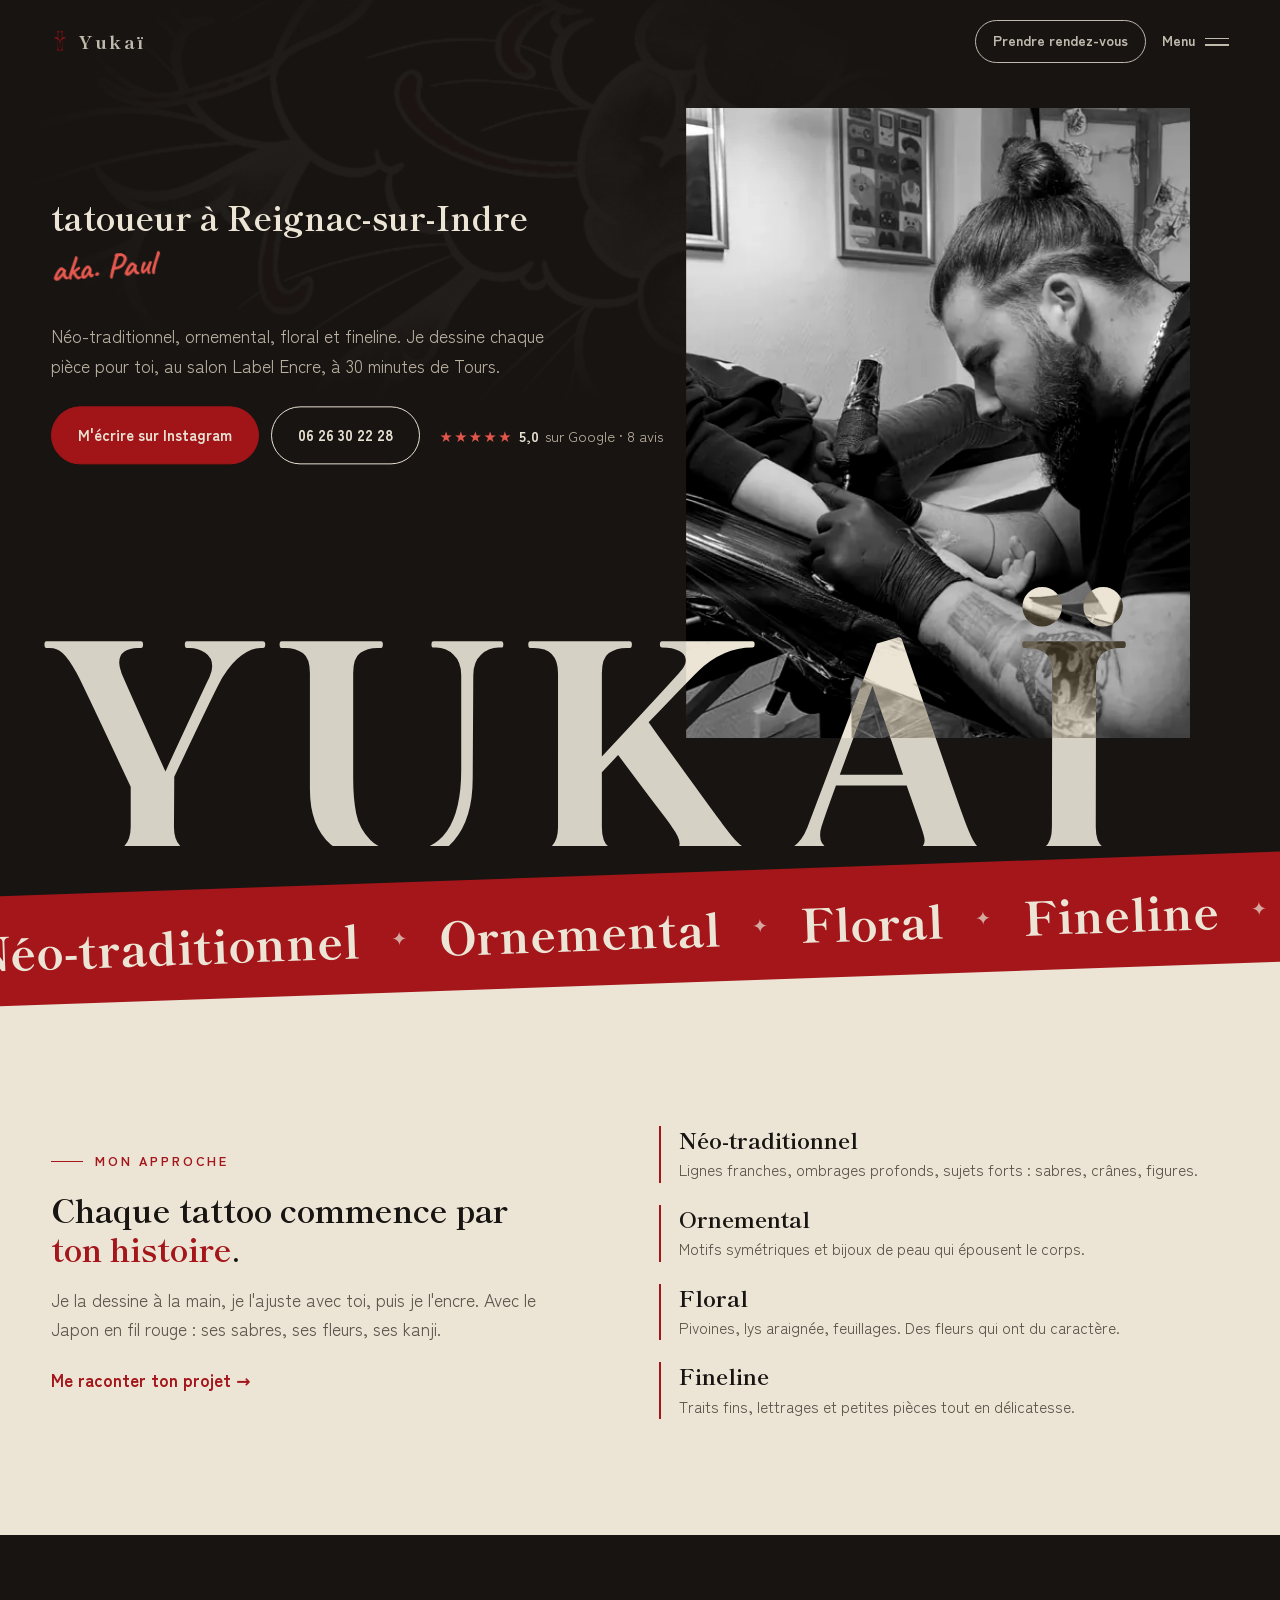
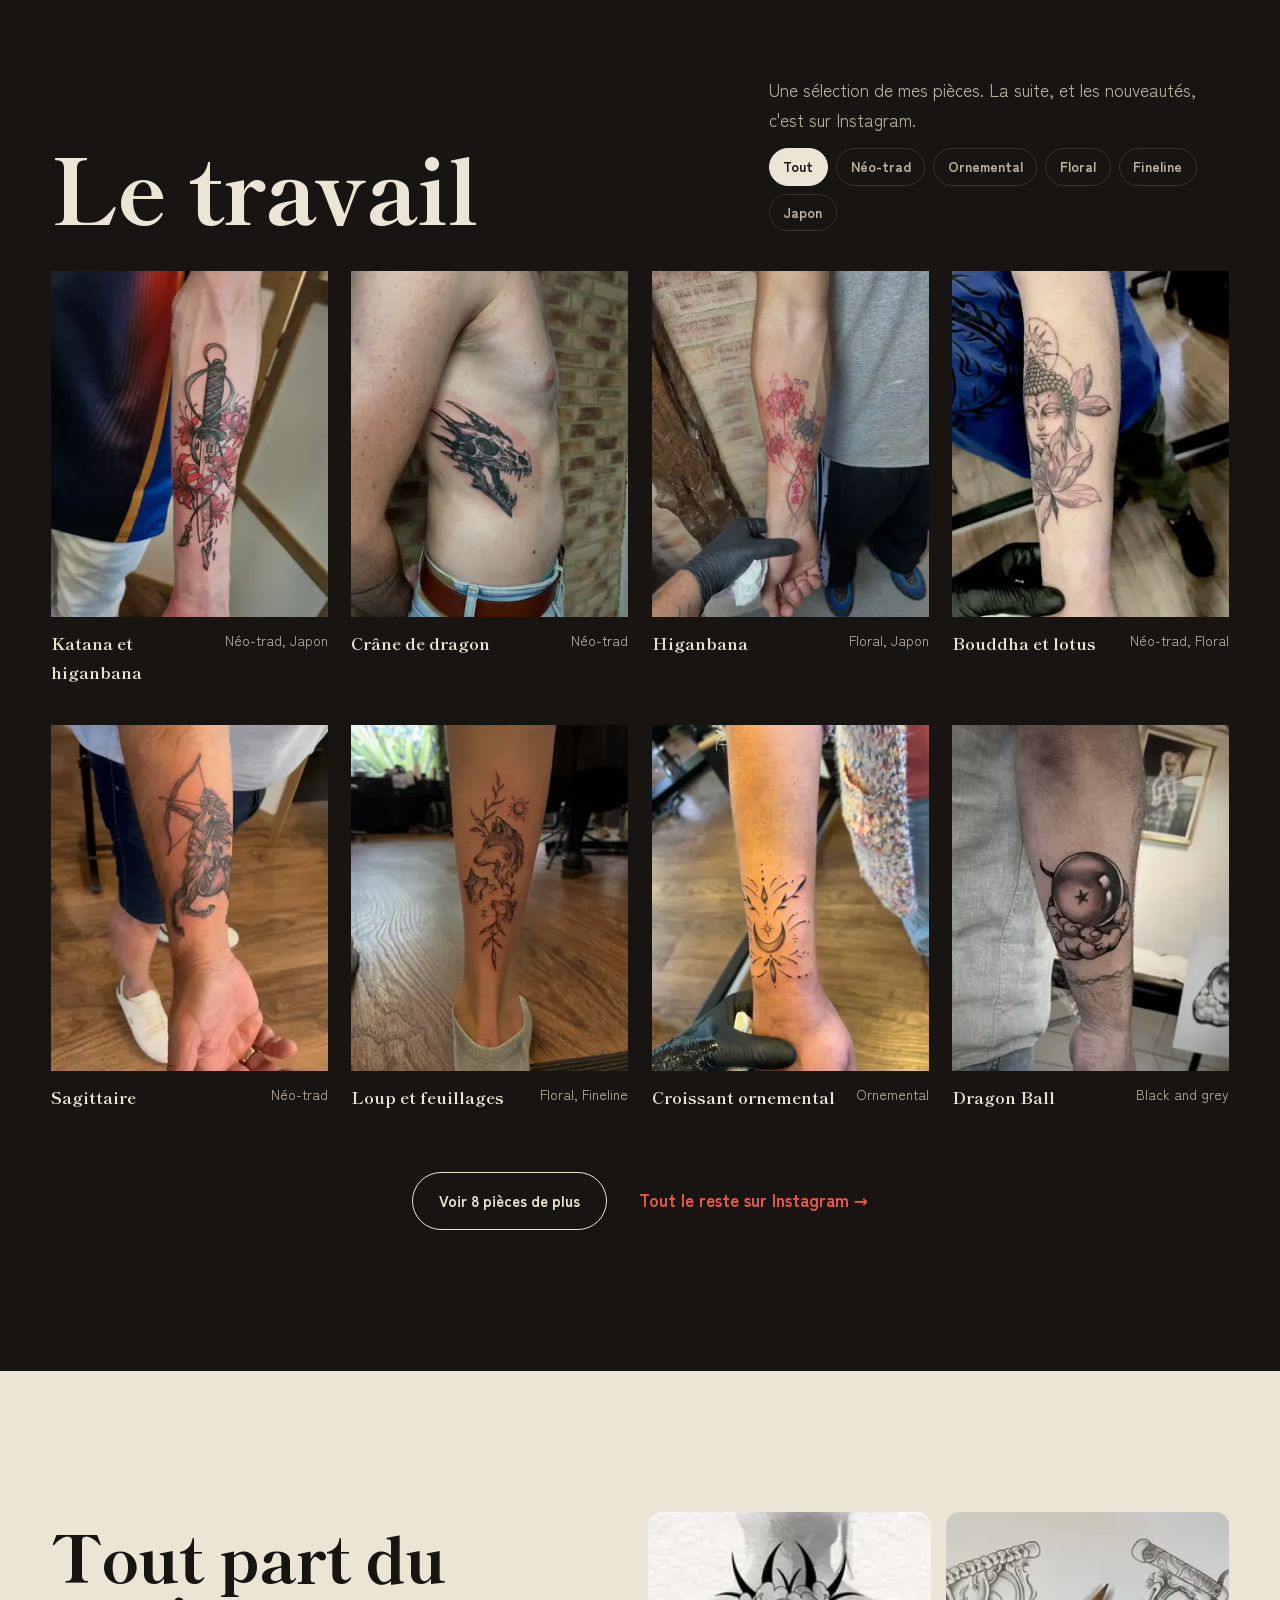
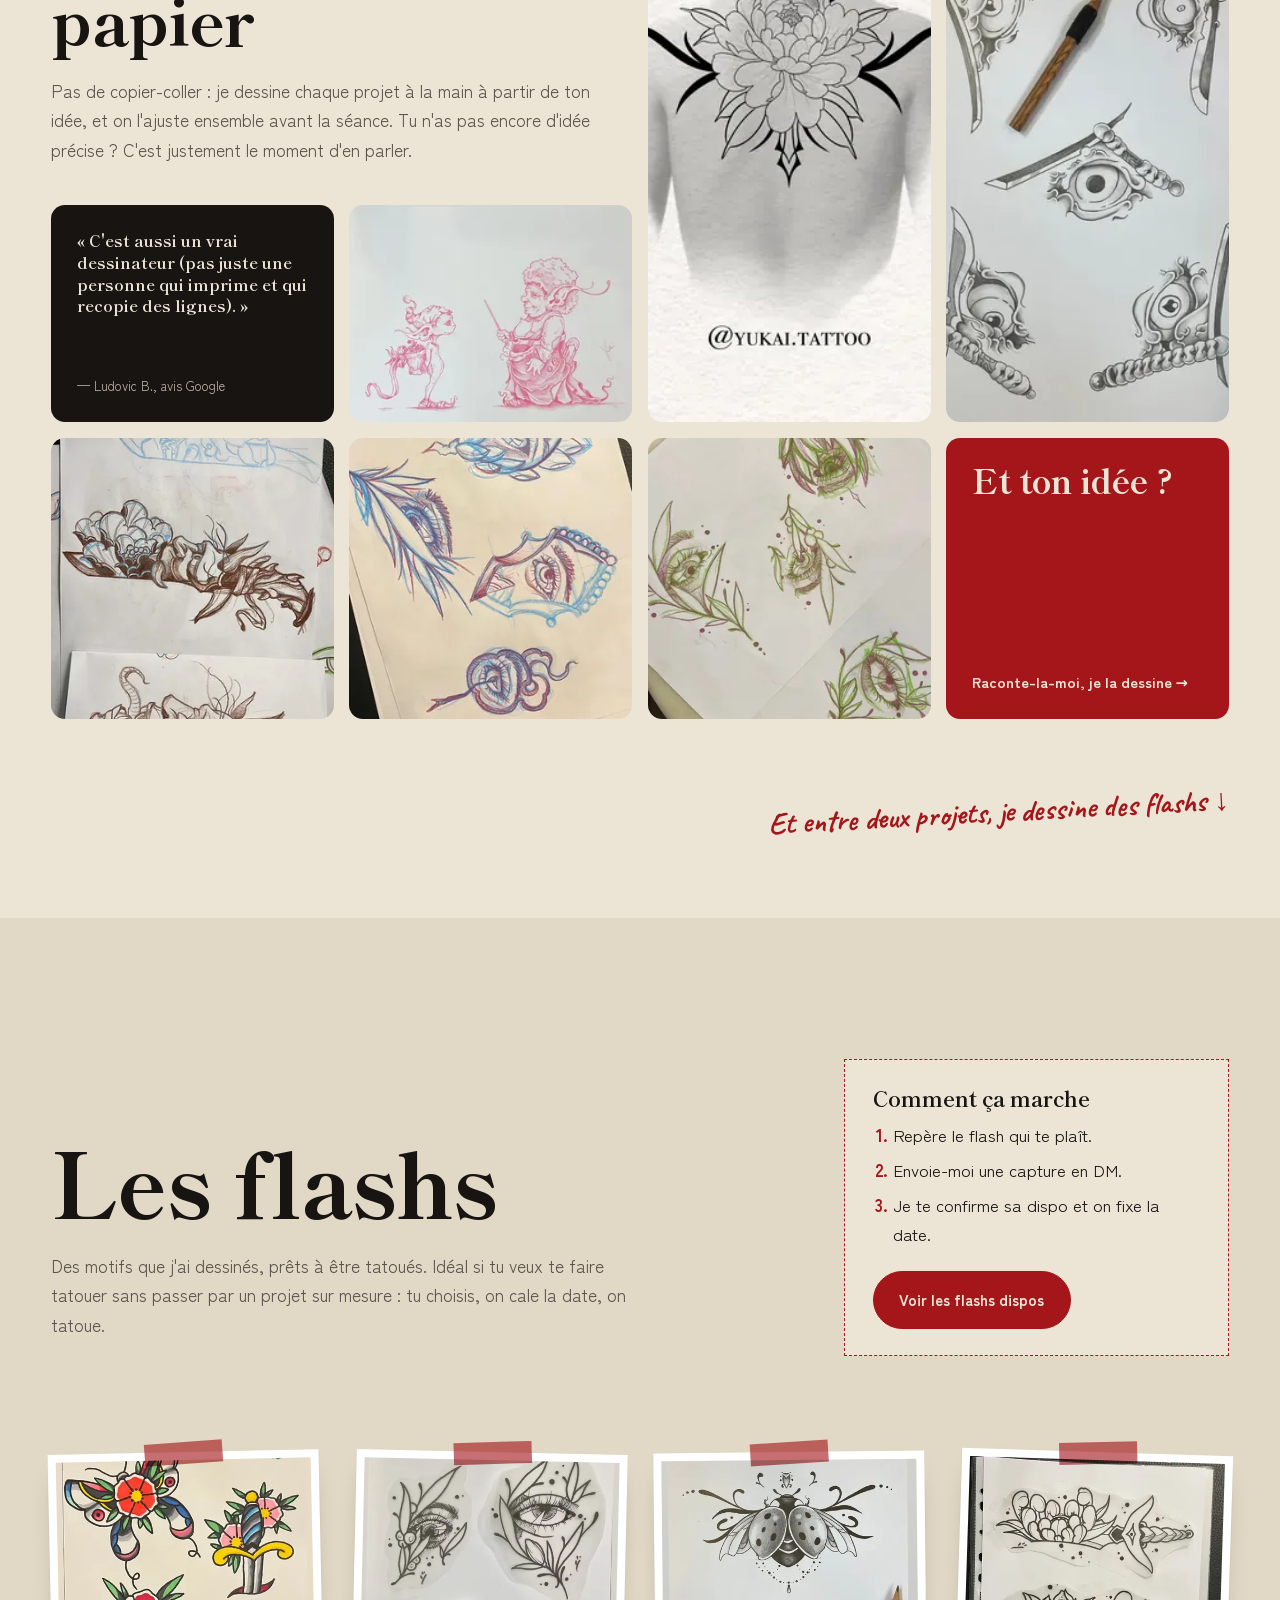
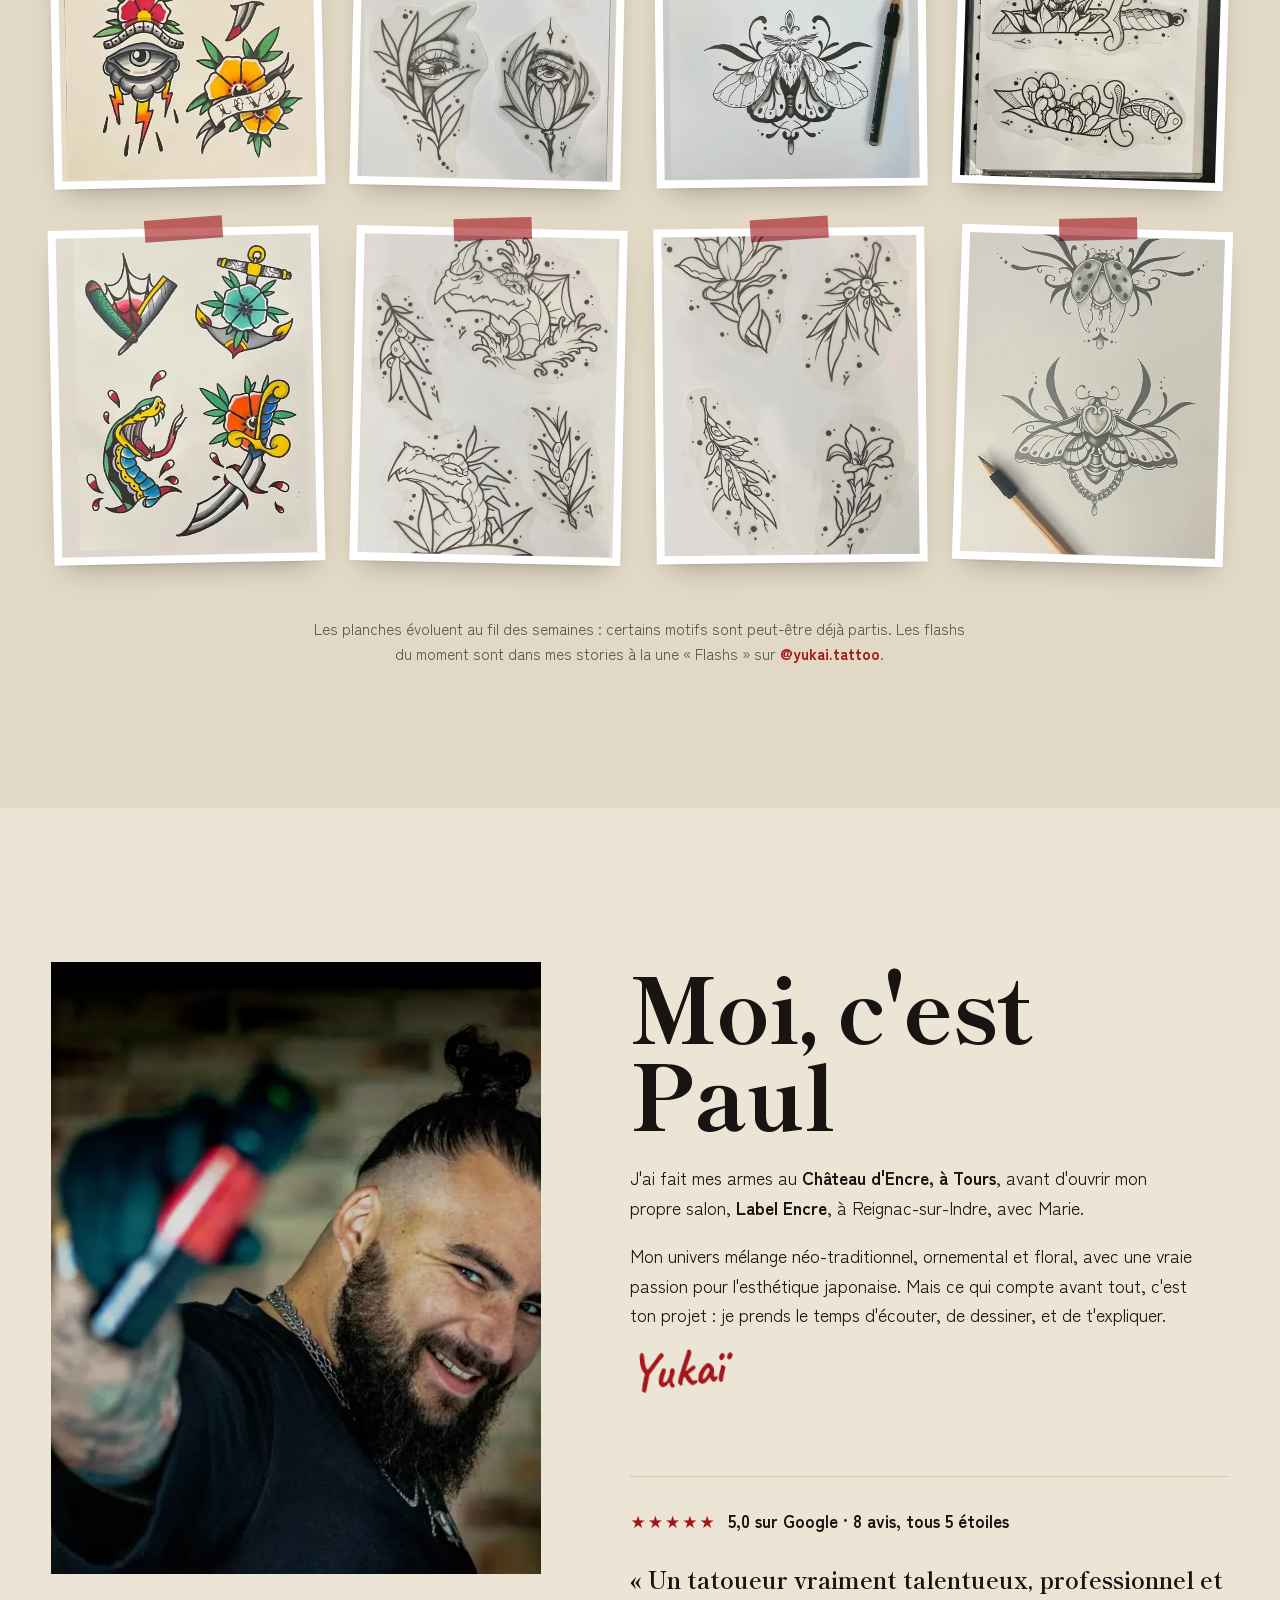
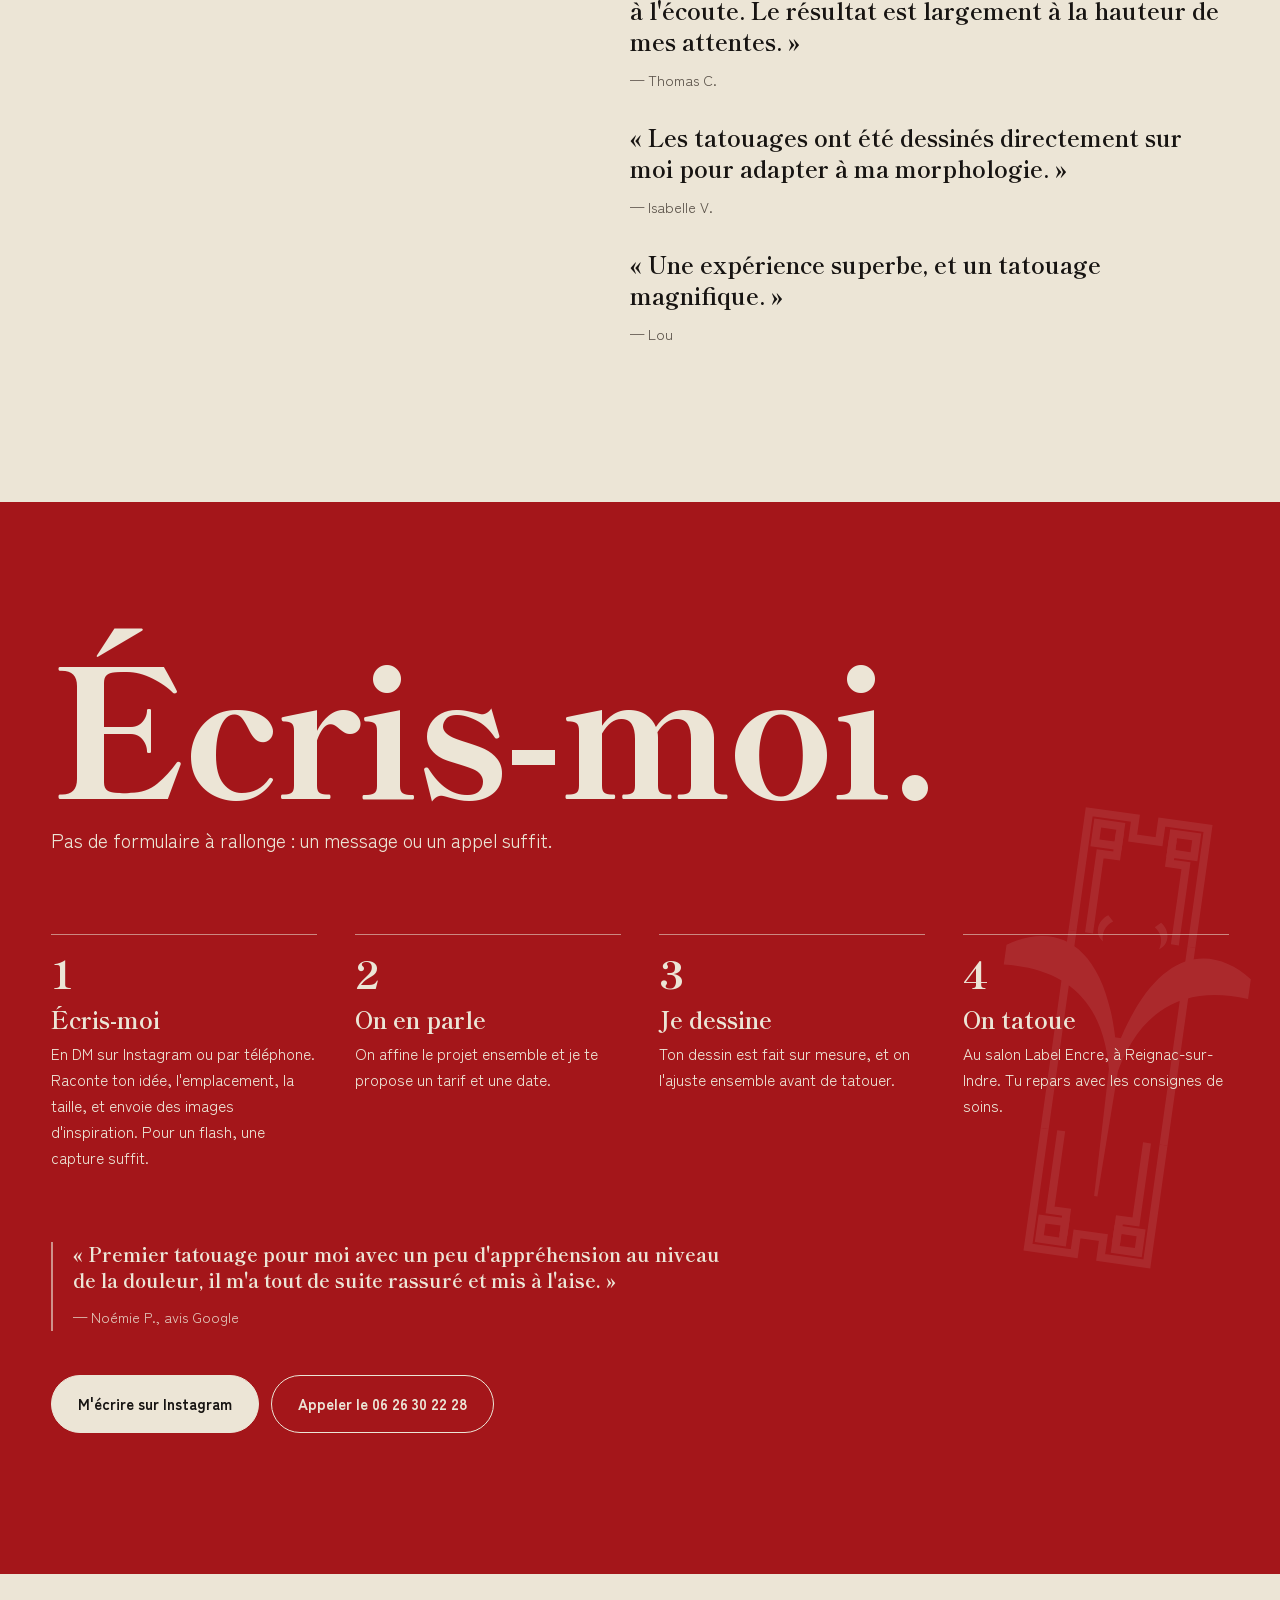
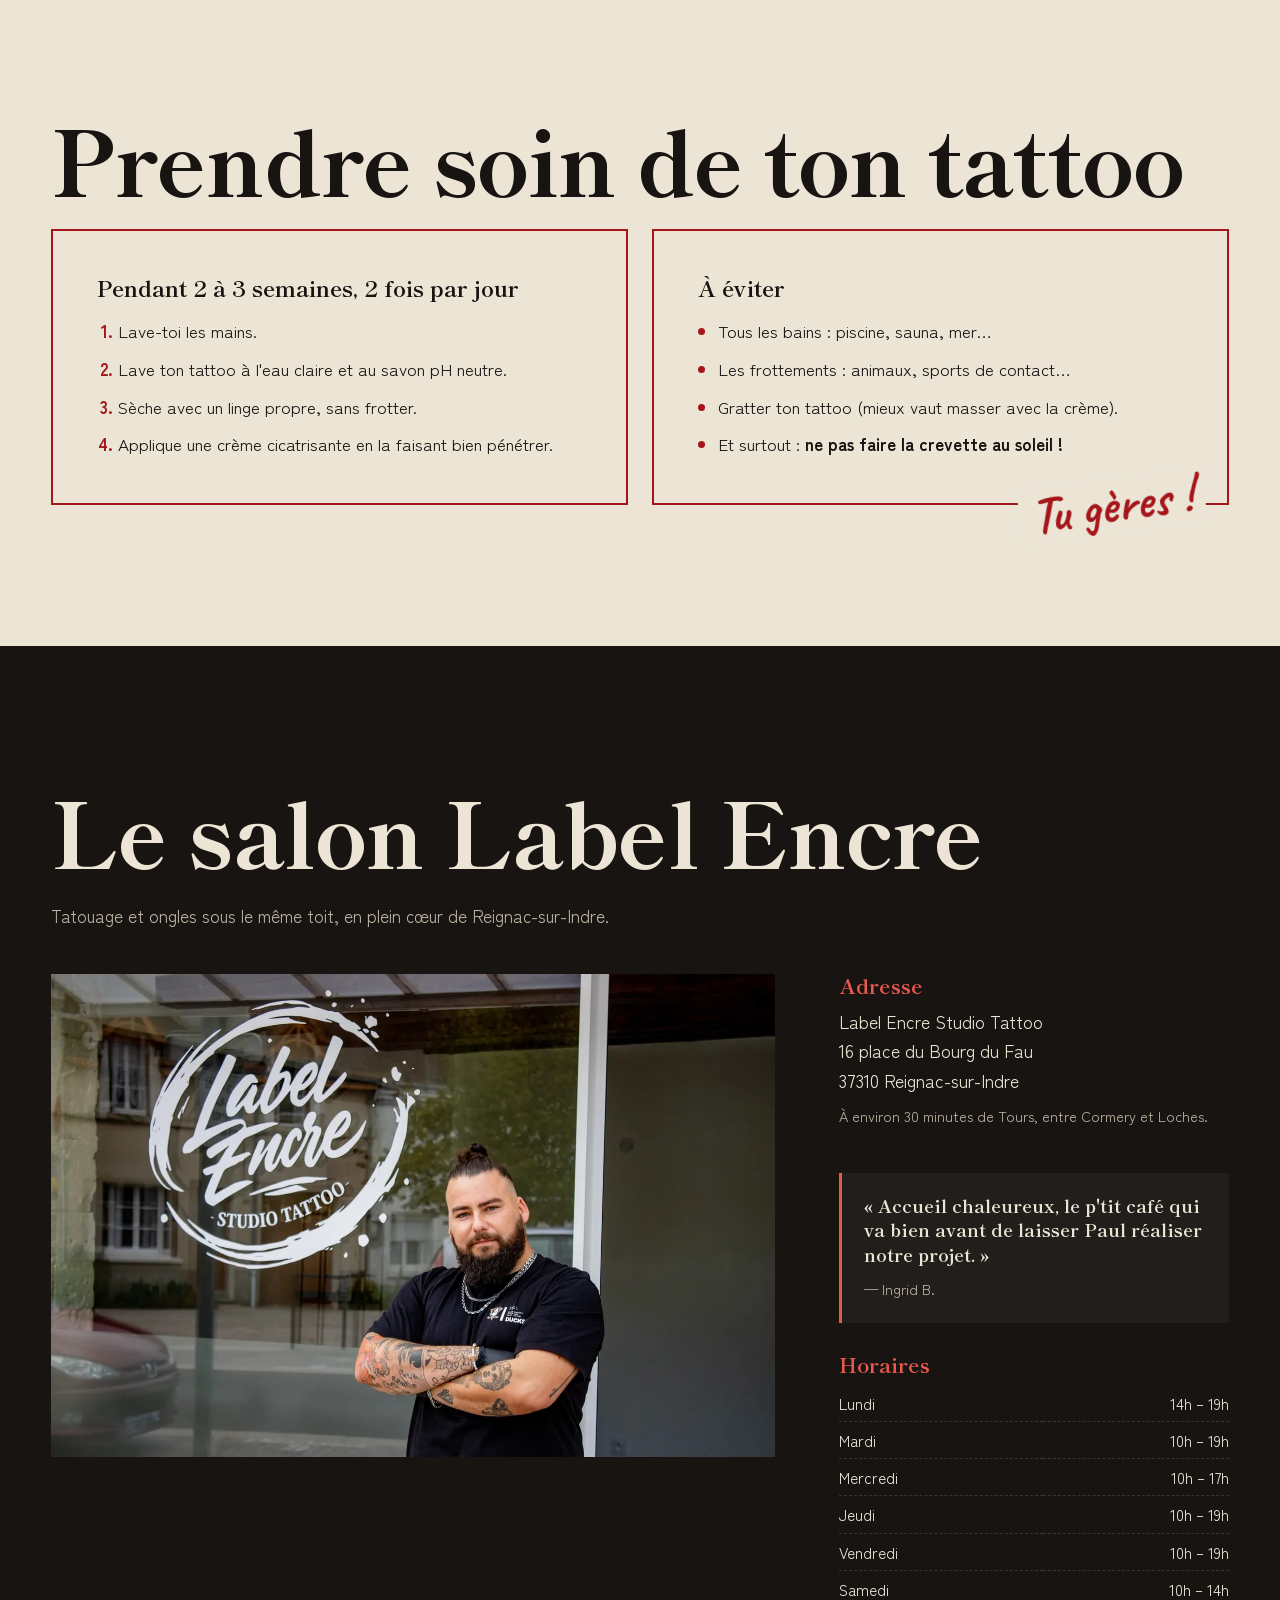
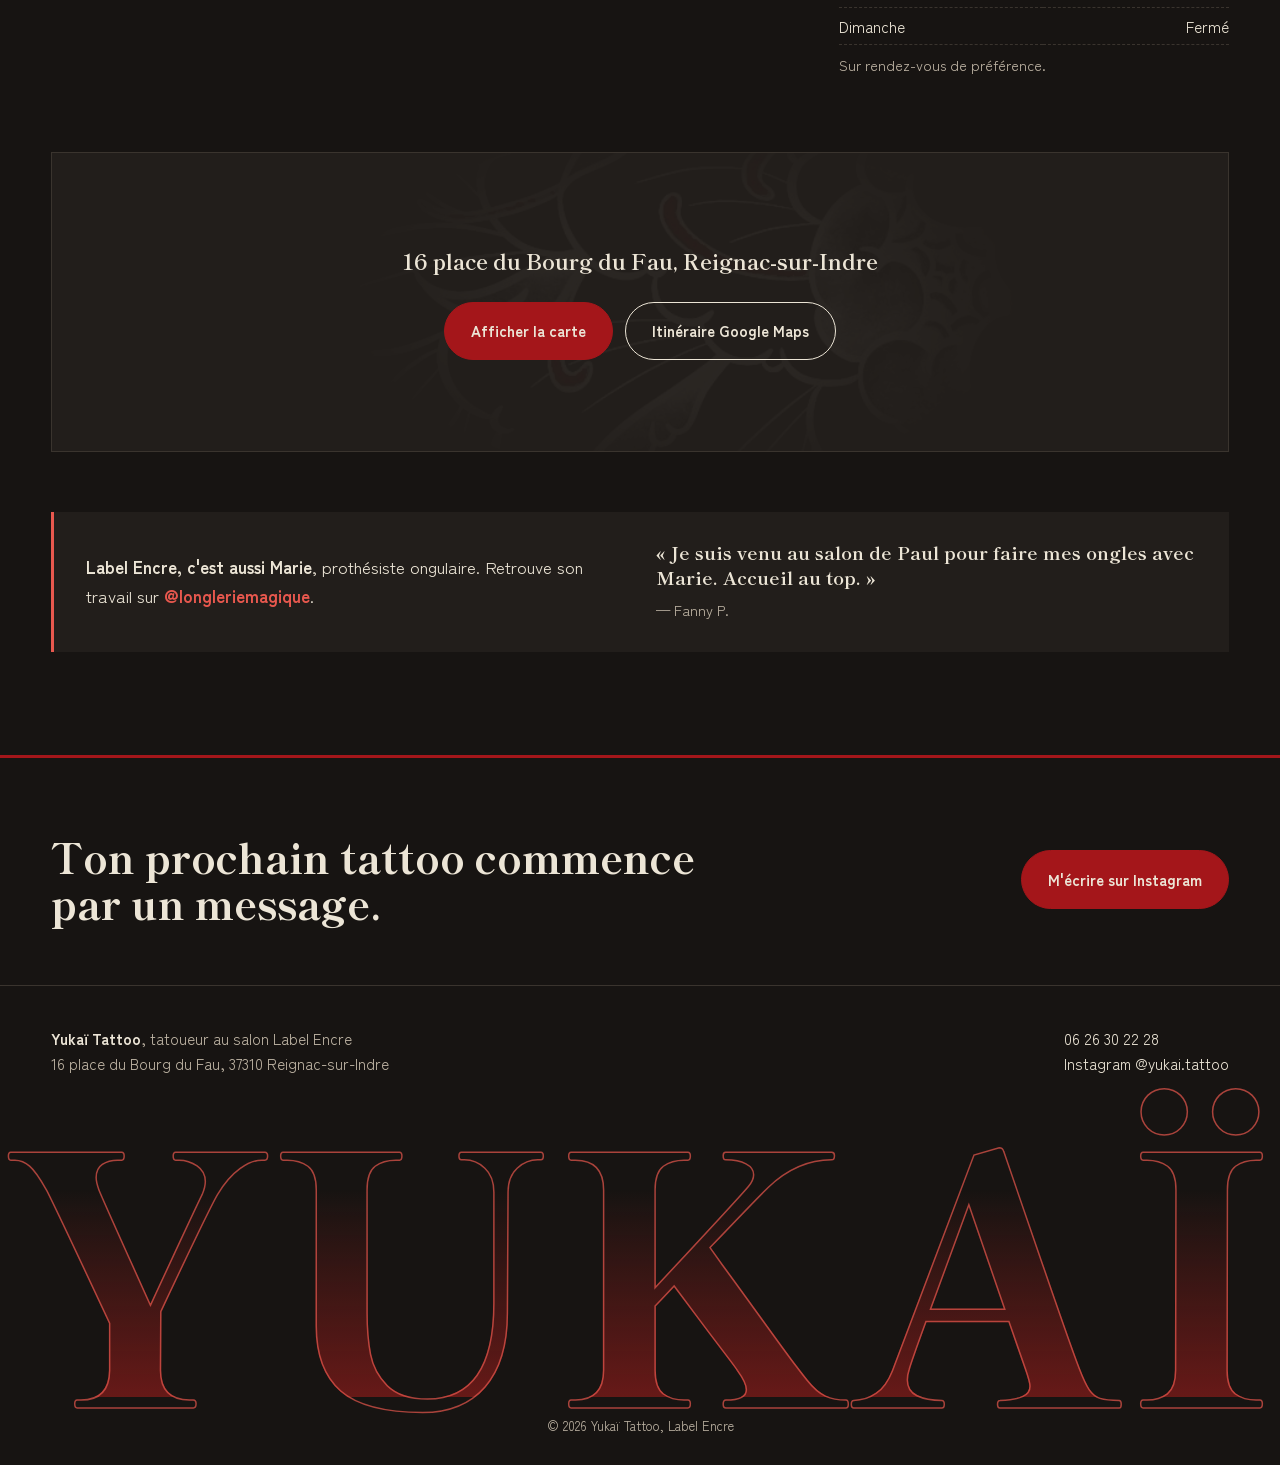
==== commit aa832a57: "V3 perf : premier écran sans animation d'entrée sur mobile Co-Authored-By: Claude Opus 5.5 <noreply@" ====
--- a/v3/index.html
+++ b/v3/index.html
@@ -456,6 +456,6 @@
 <script src="vendor/gsap.min.js" defer></script>
 <script src="vendor/ScrollTrigger.min.js" defer></script>
 <script src="vendor/SplitText.min.js" defer></script>
-<script src="main.js?v=8" defer></script>
+<script src="main.js?v=9" defer></script>
 </body>
 </html>
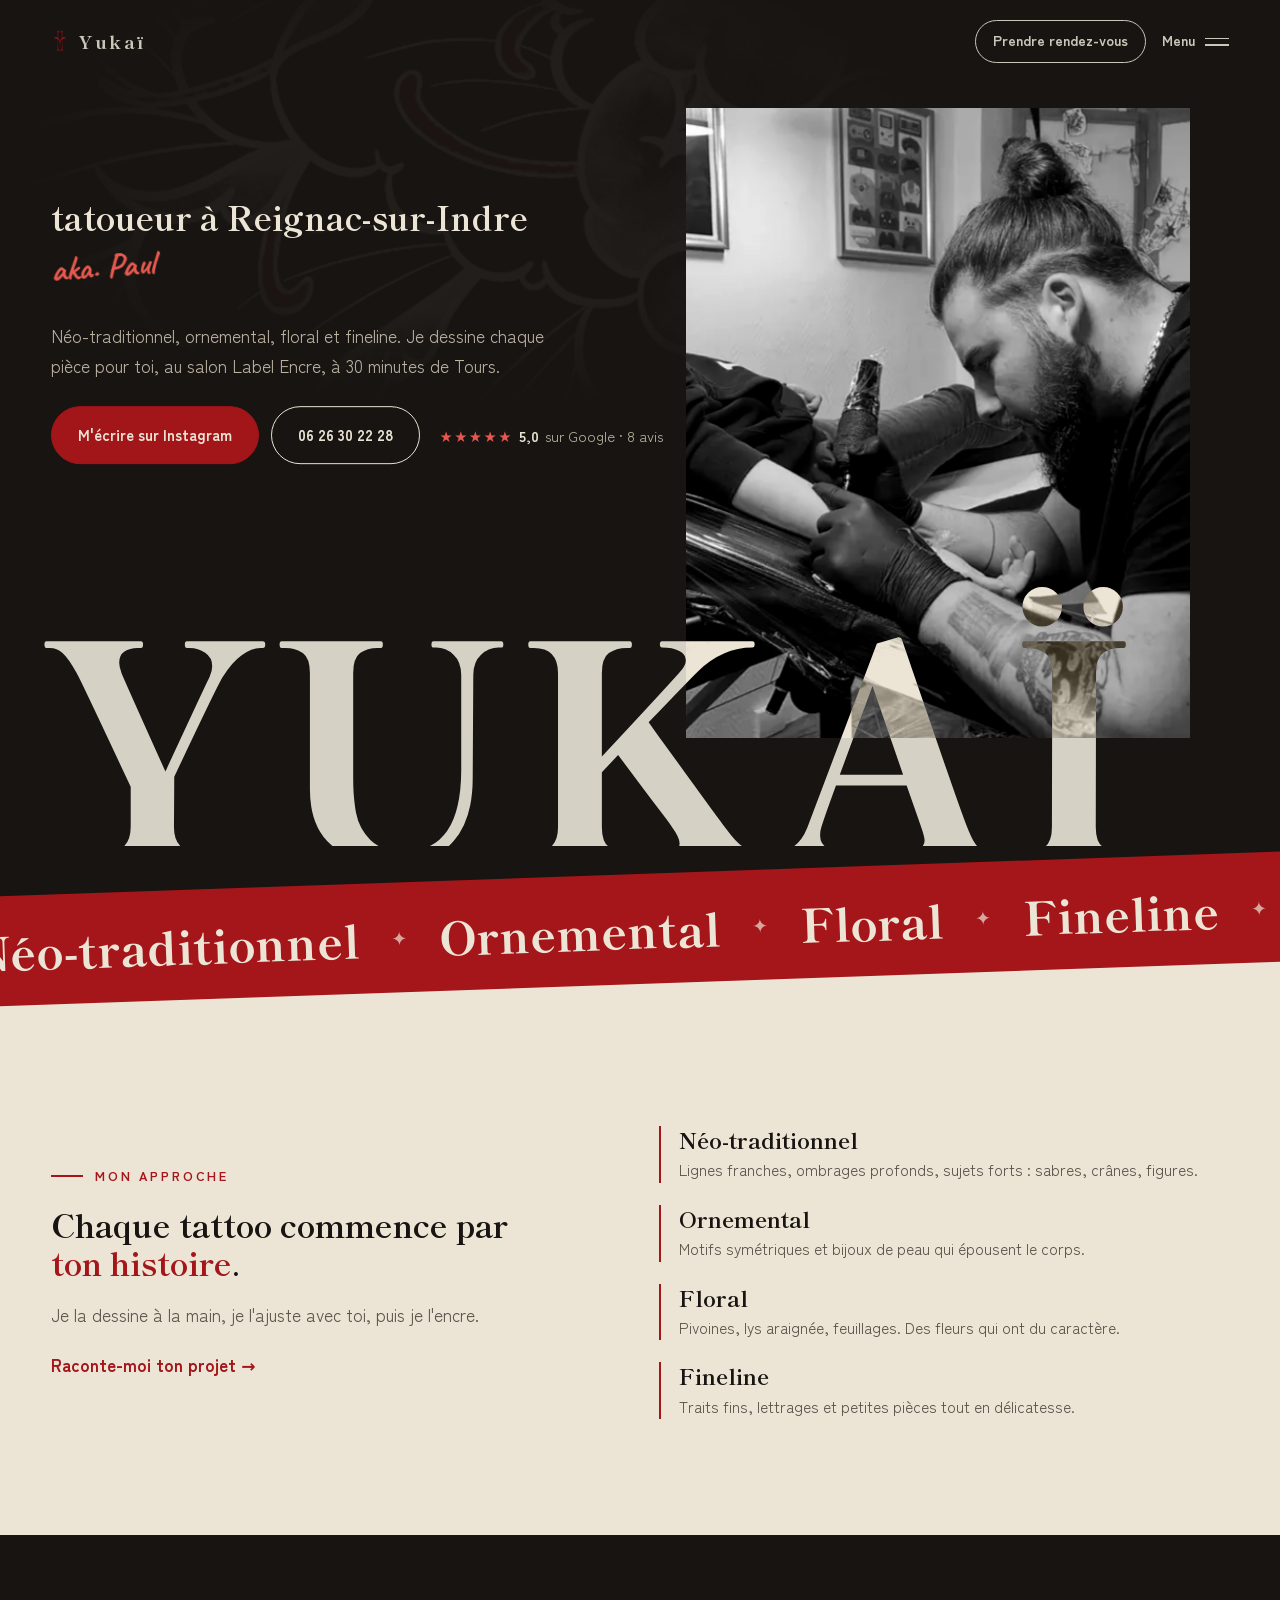
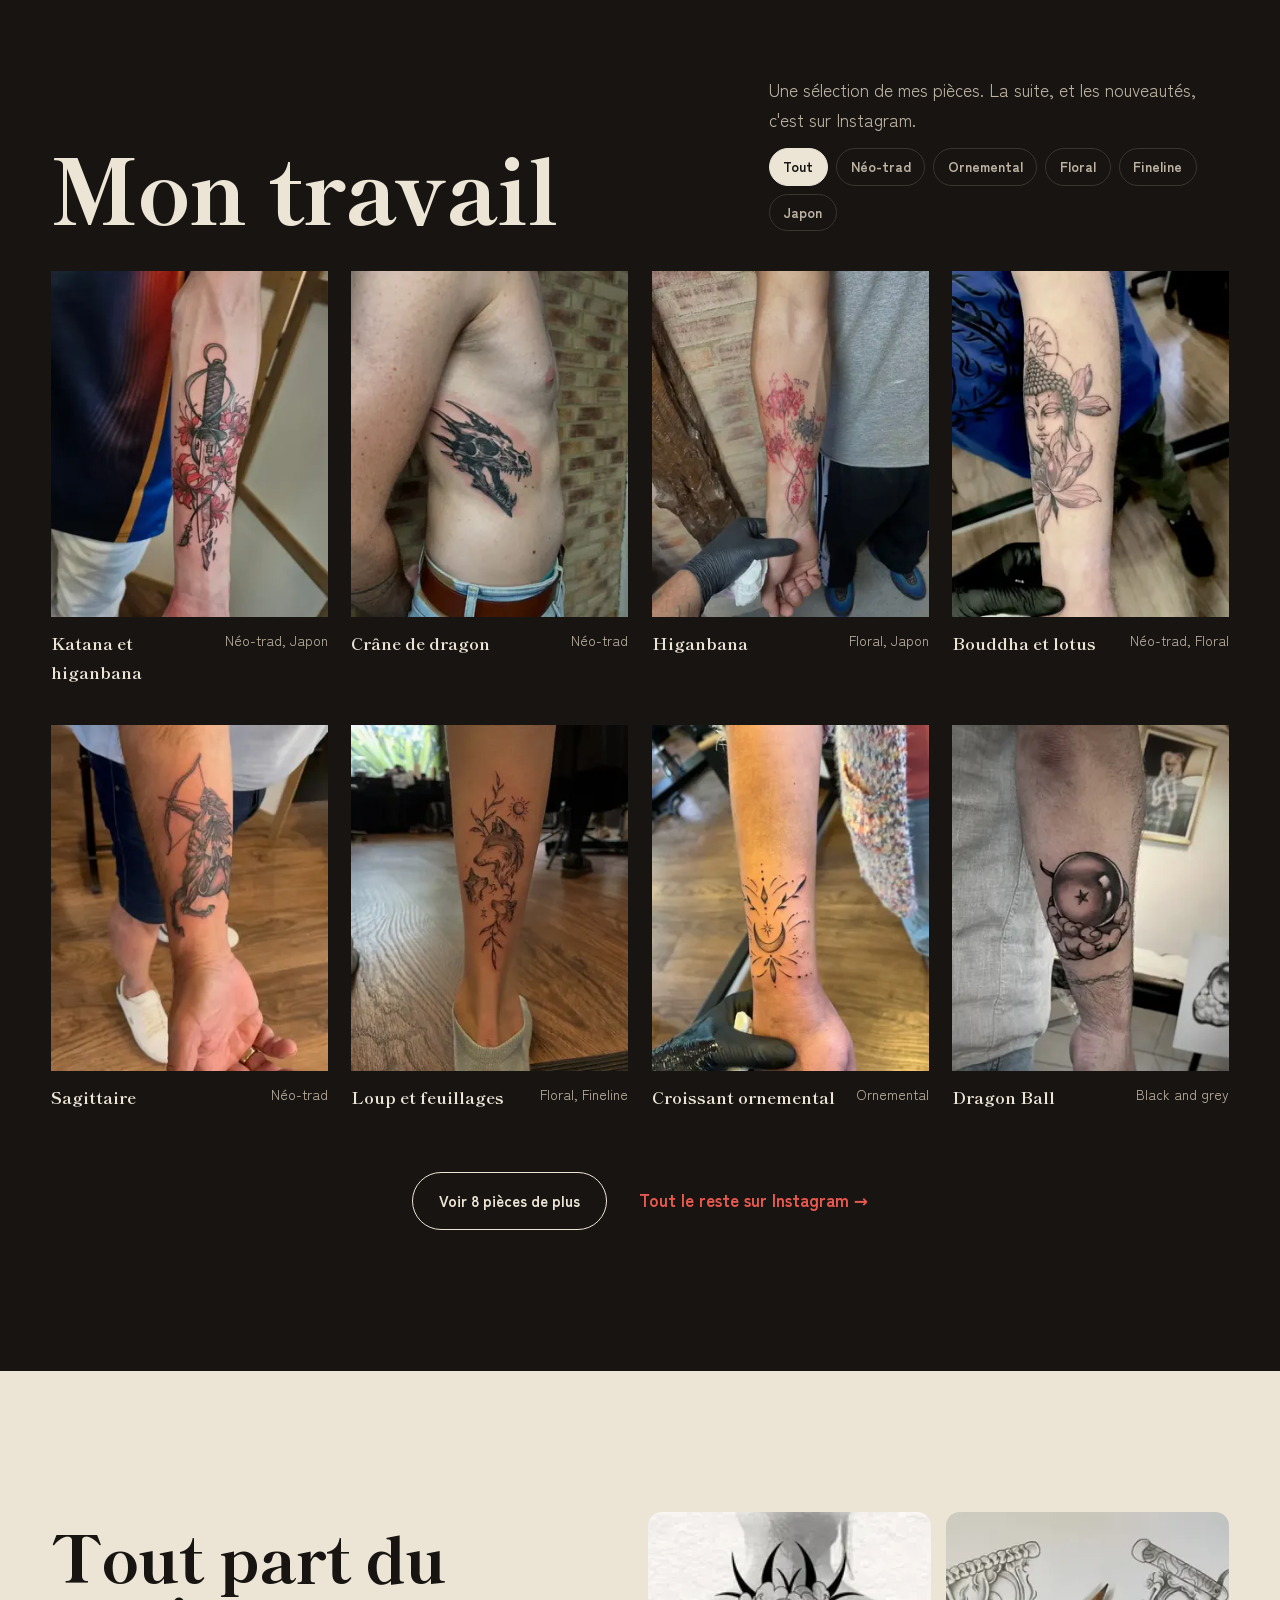
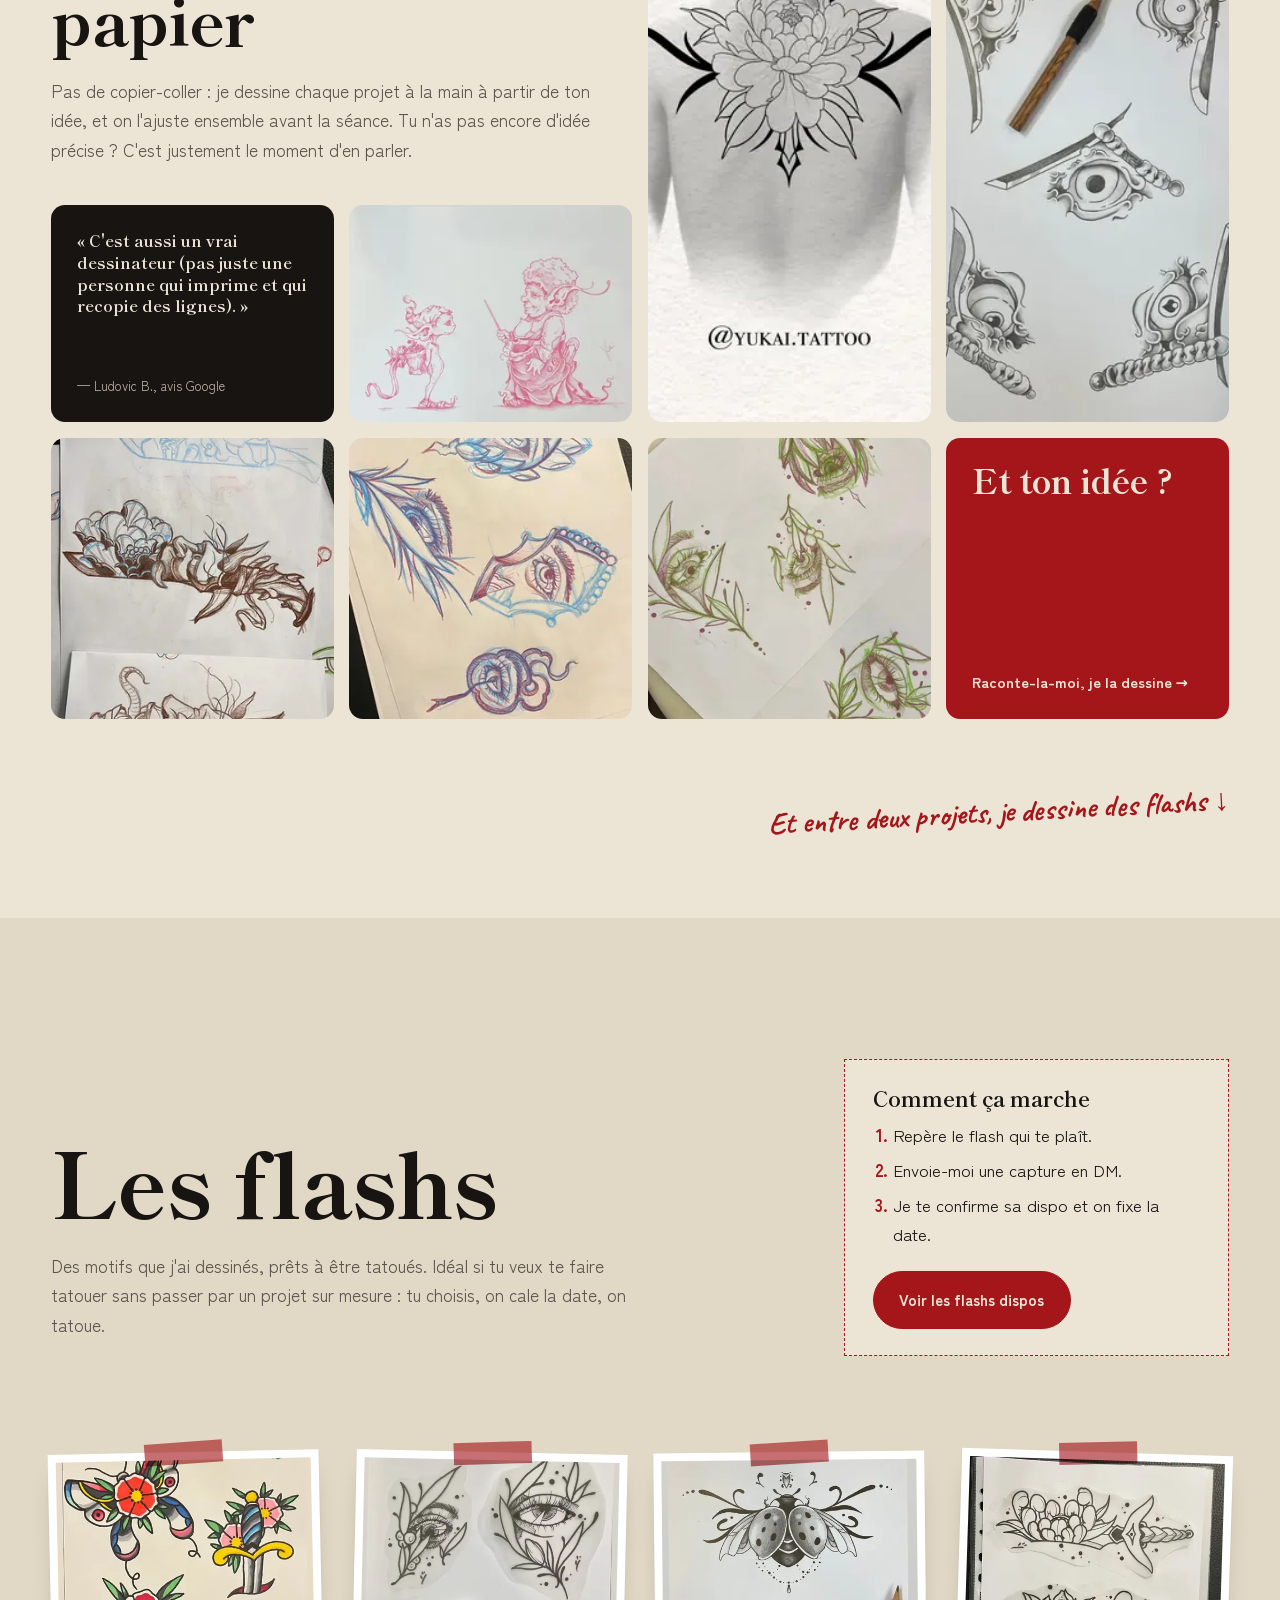
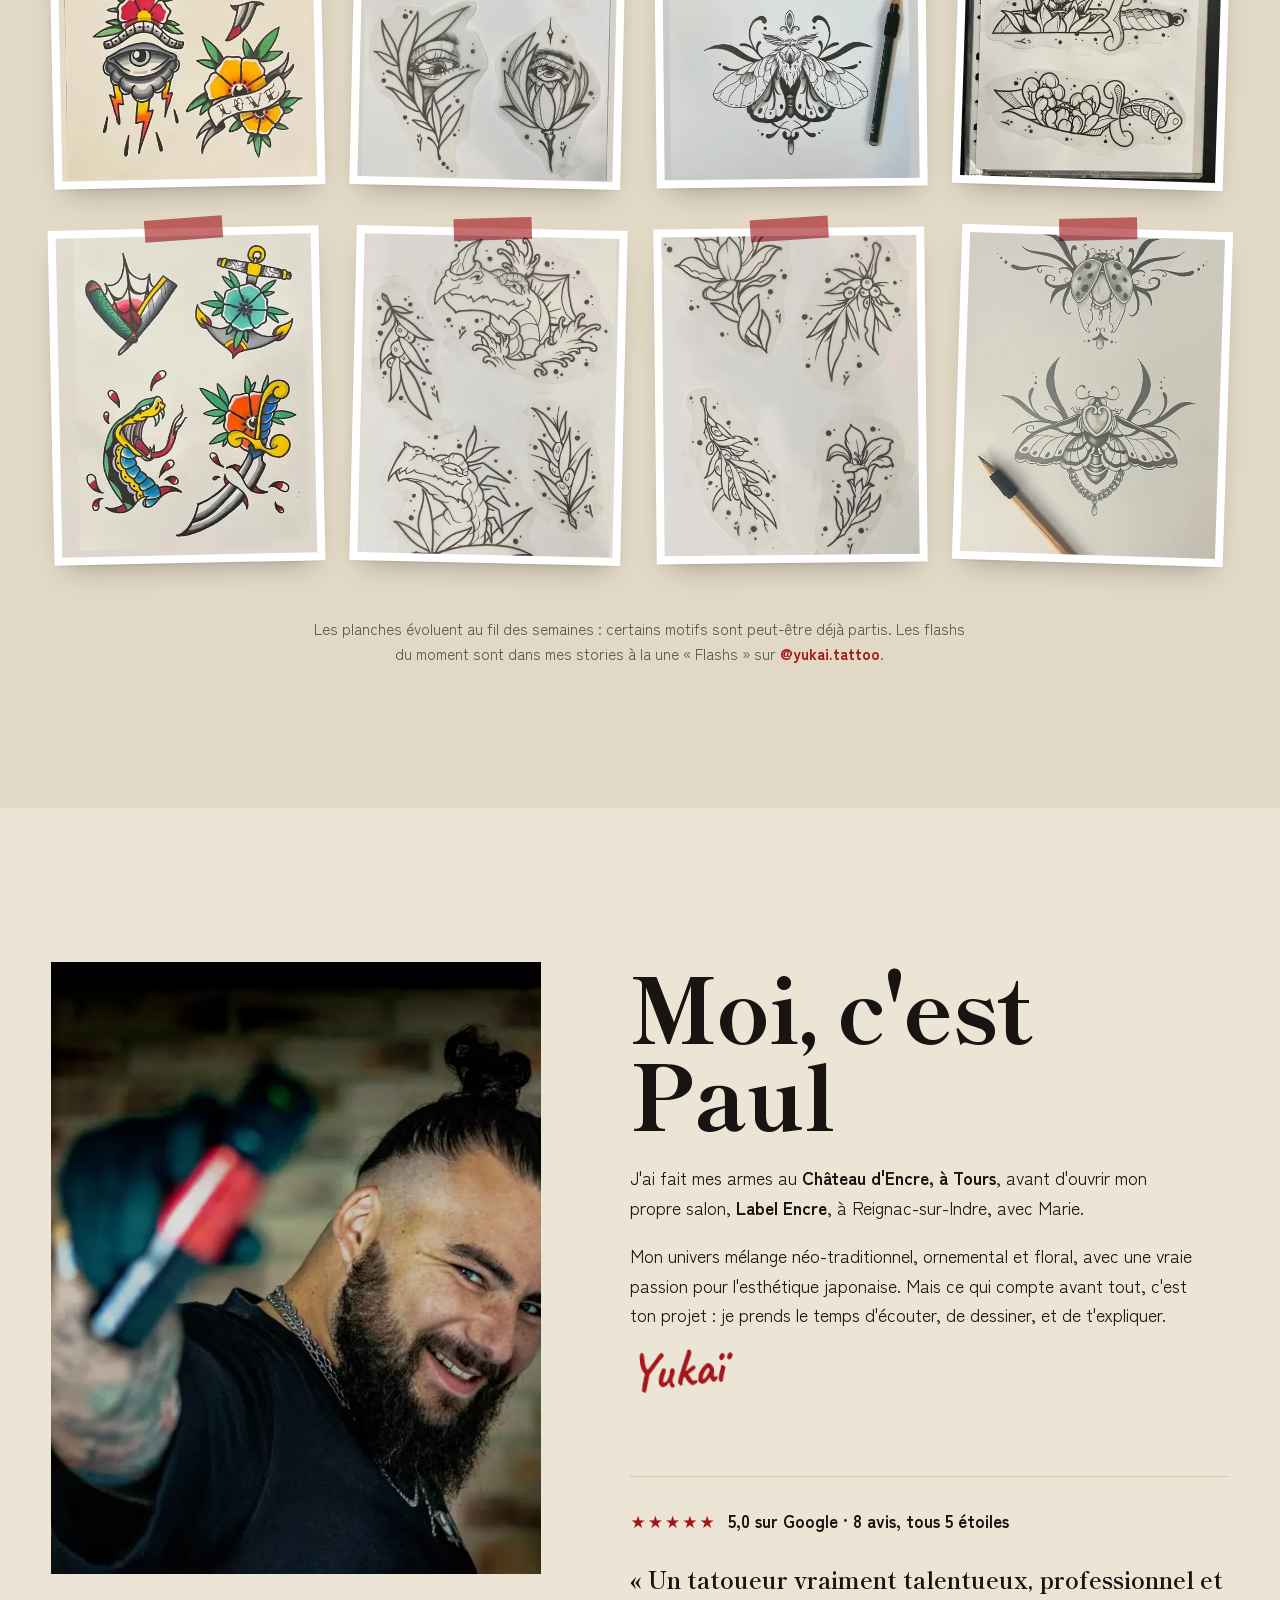
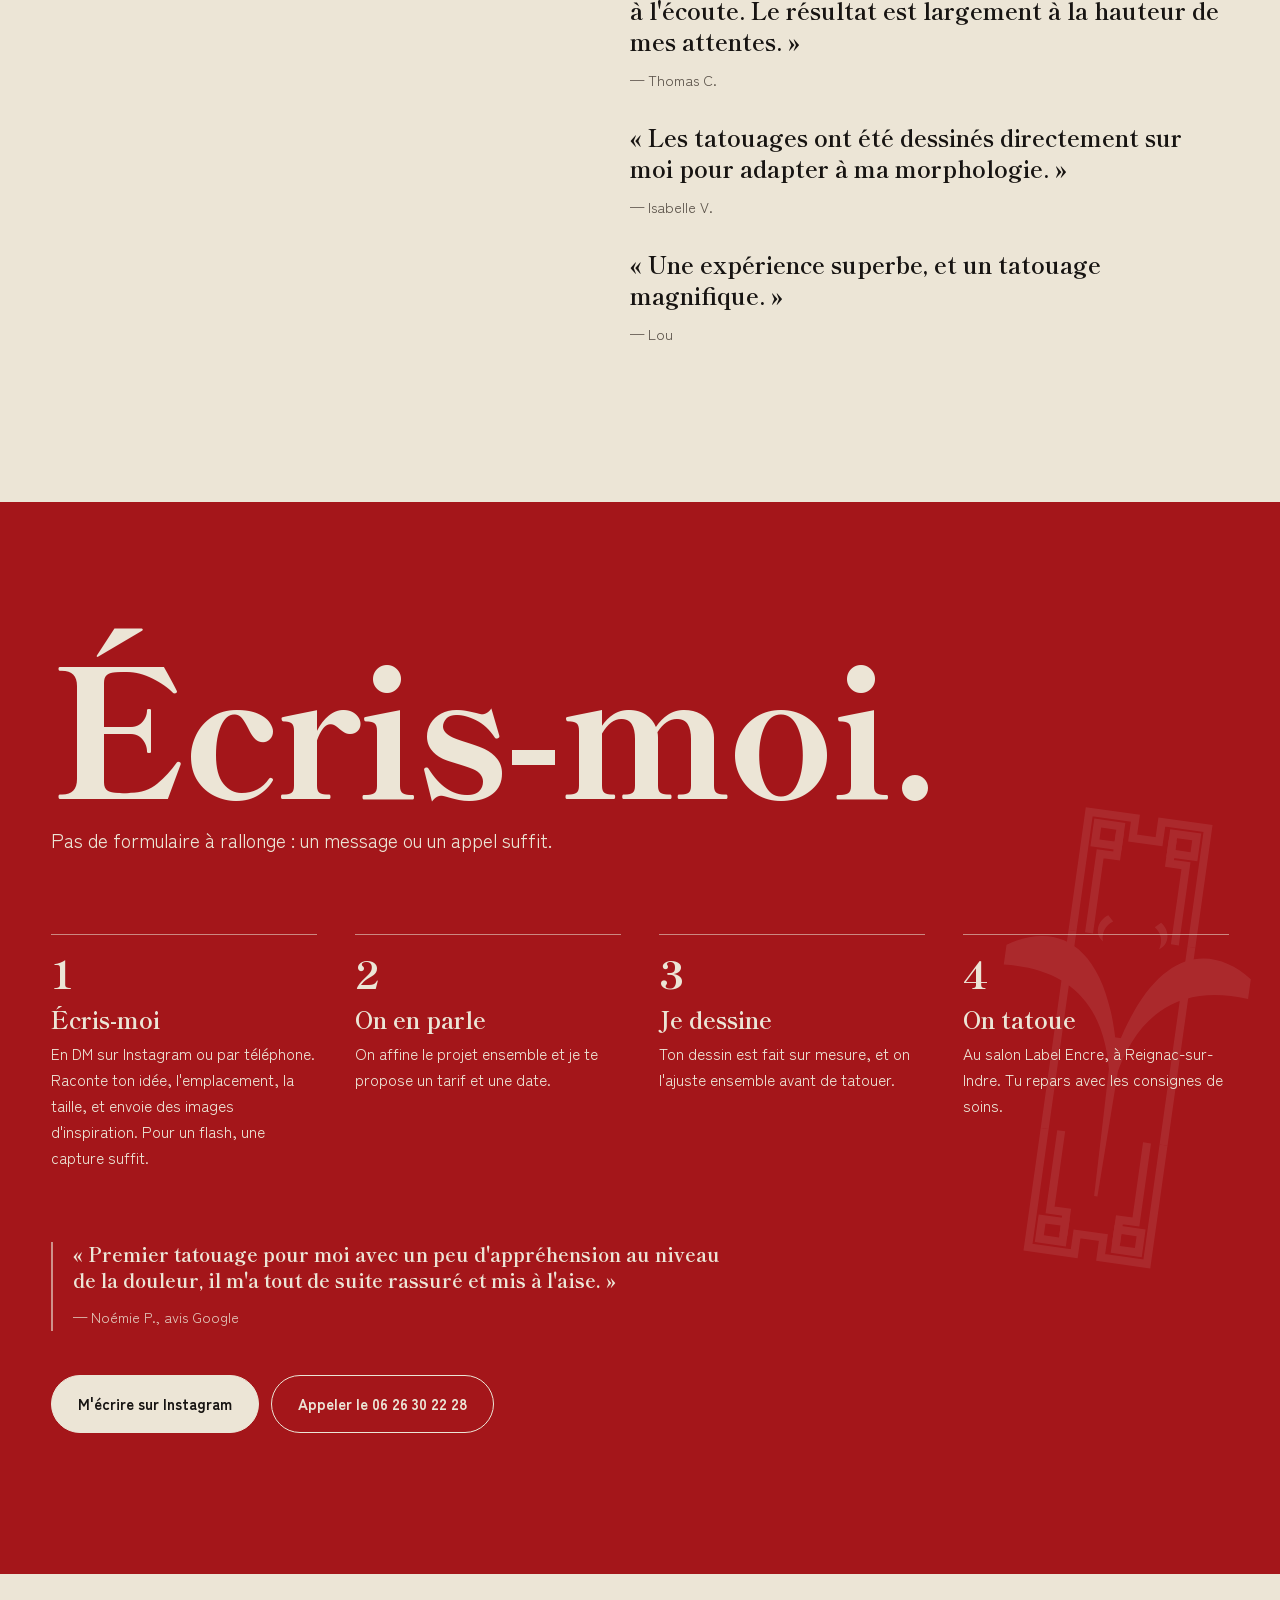
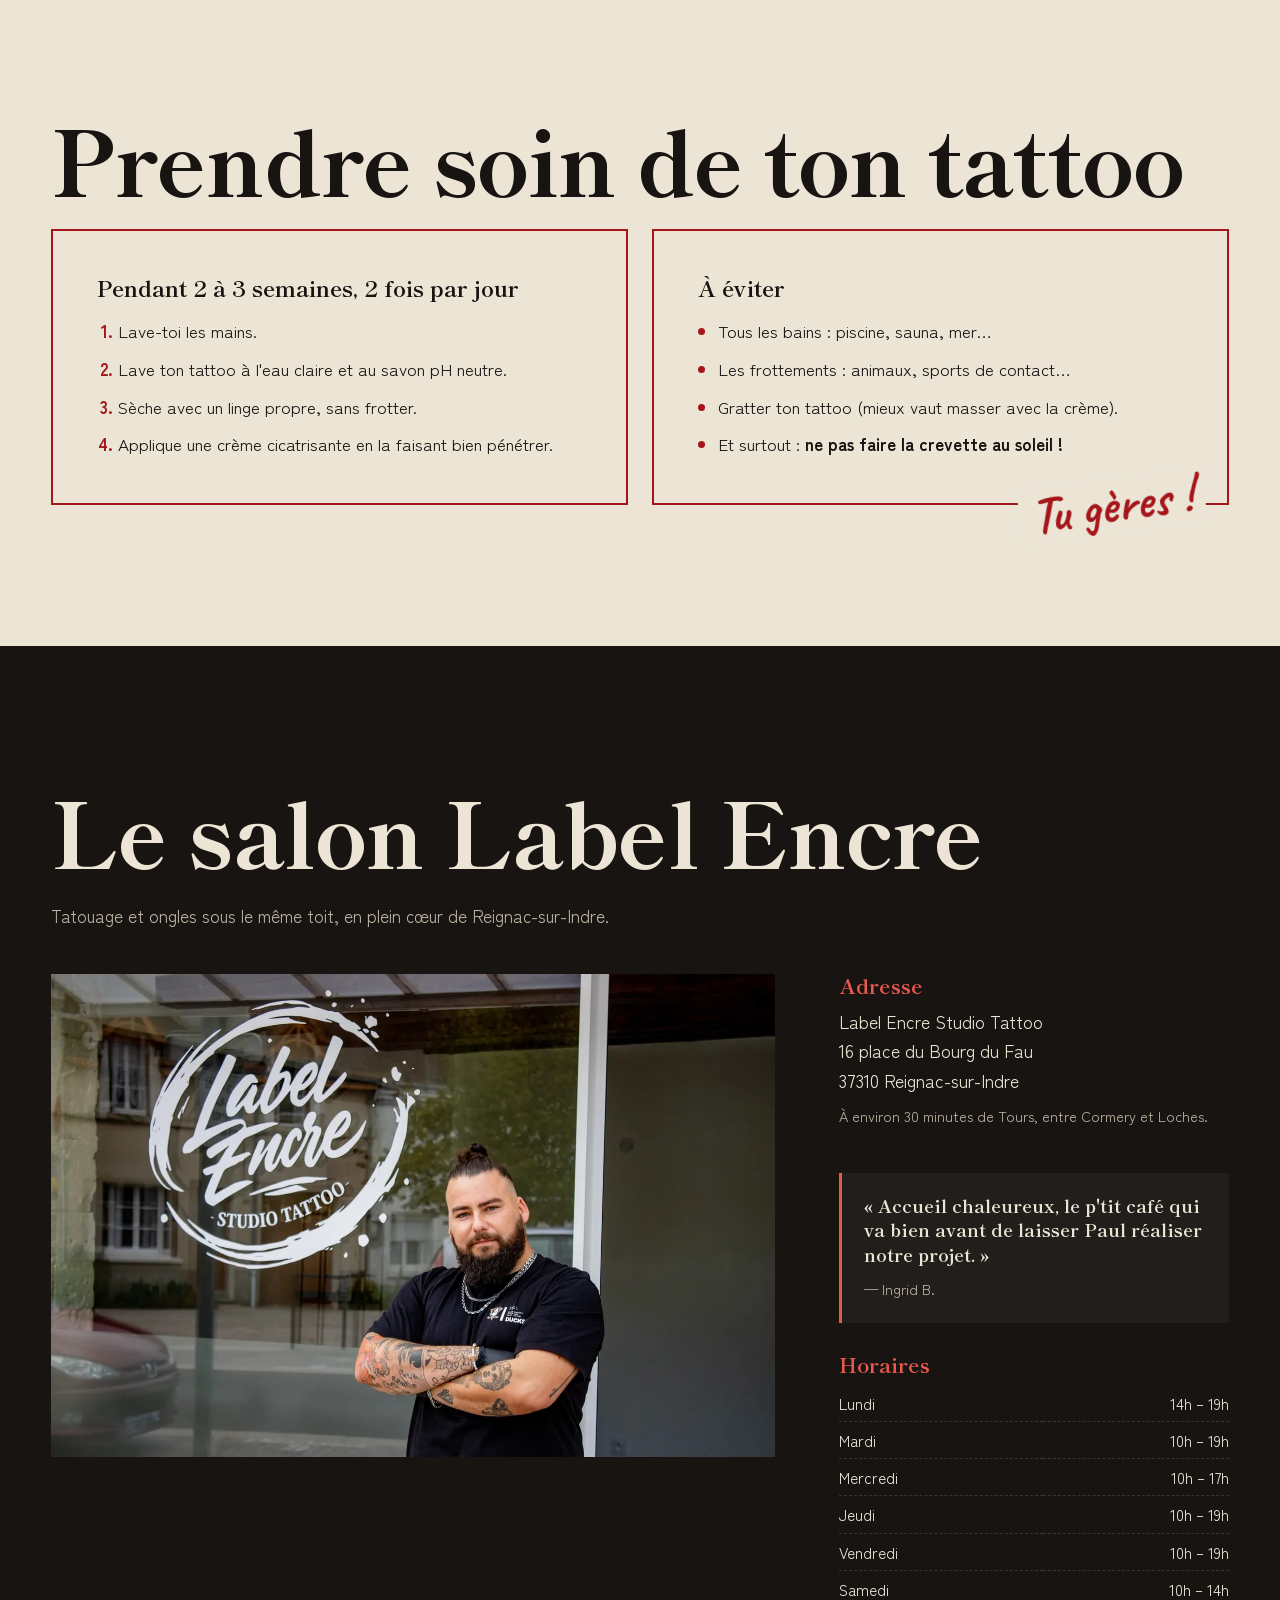
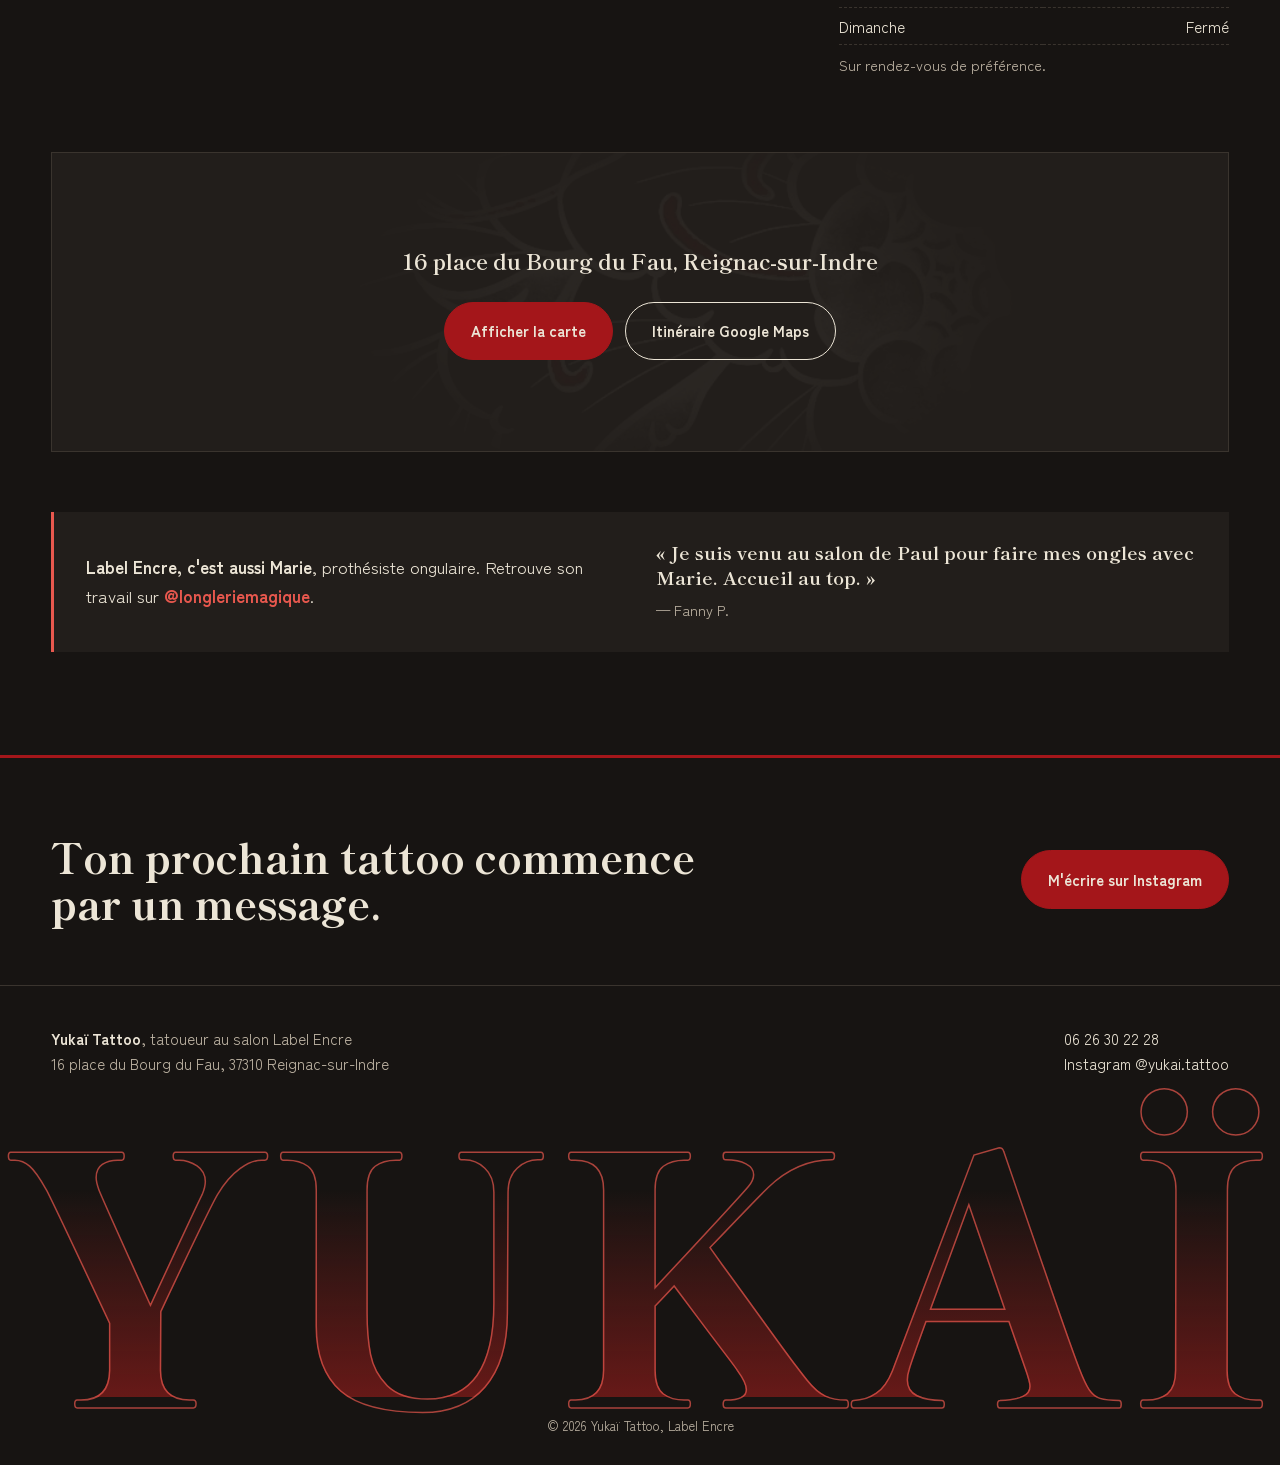
==== commit 2c6f9cb3: "V3 : intro raccourcie, « Raconte-moi ton projet », « Mon travail » Co-Authored-By: Claude Opus 5.5 <" ====
--- a/v3/index.html
+++ b/v3/index.html
@@ -117,7 +117,7 @@
 <nav id="menu" class="menu" aria-label="Navigation principale" hidden>
   <div class="menu-peony peony" aria-hidden="true"></div>
   <ul>
-    <li><a href="#travail">Le travail</a></li>
+    <li><a href="#travail">Mon travail</a></li>
     <li><a href="#dessins">Dessins</a></li>
     <li><a href="#flashs">Flashs</a></li>
     <li><a href="#paul">Paul</a></li>
@@ -172,8 +172,8 @@
       <div class="intro-text">
         <p class="kicker">Mon approche</p>
         <p class="statement">Chaque tattoo commence par <em>ton histoire</em>.</p>
-        <p class="intro-body">Je la dessine à la main, je l'ajuste avec toi, puis je l'encre. Avec le Japon en fil rouge&nbsp;: ses sabres, ses fleurs, ses kanji.</p>
-        <a class="link" href="#rdv">Me raconter ton projet →</a>
+        <p class="intro-body">Je la dessine à la main, je l'ajuste avec toi, puis je l'encre.</p>
+        <a class="link" href="#rdv">Raconte-moi ton projet →</a>
       </div>
       <div>
         <h2 id="styles-title" class="sr-only">Styles de tatouage</h2>
@@ -191,7 +191,7 @@
   <section id="travail" class="work ink">
     <div class="work-inner">
       <div class="work-head wrap">
-        <h2 class="h2" data-split>Le travail</h2>
+        <h2 class="h2" data-split>Mon travail</h2>
         <div class="work-side">
           <p class="lead">Une sélection de mes pièces. La suite, et les nouveautés, c'est sur Instagram.</p>
           <div class="filters" role="group" aria-label="Filtrer par style">
